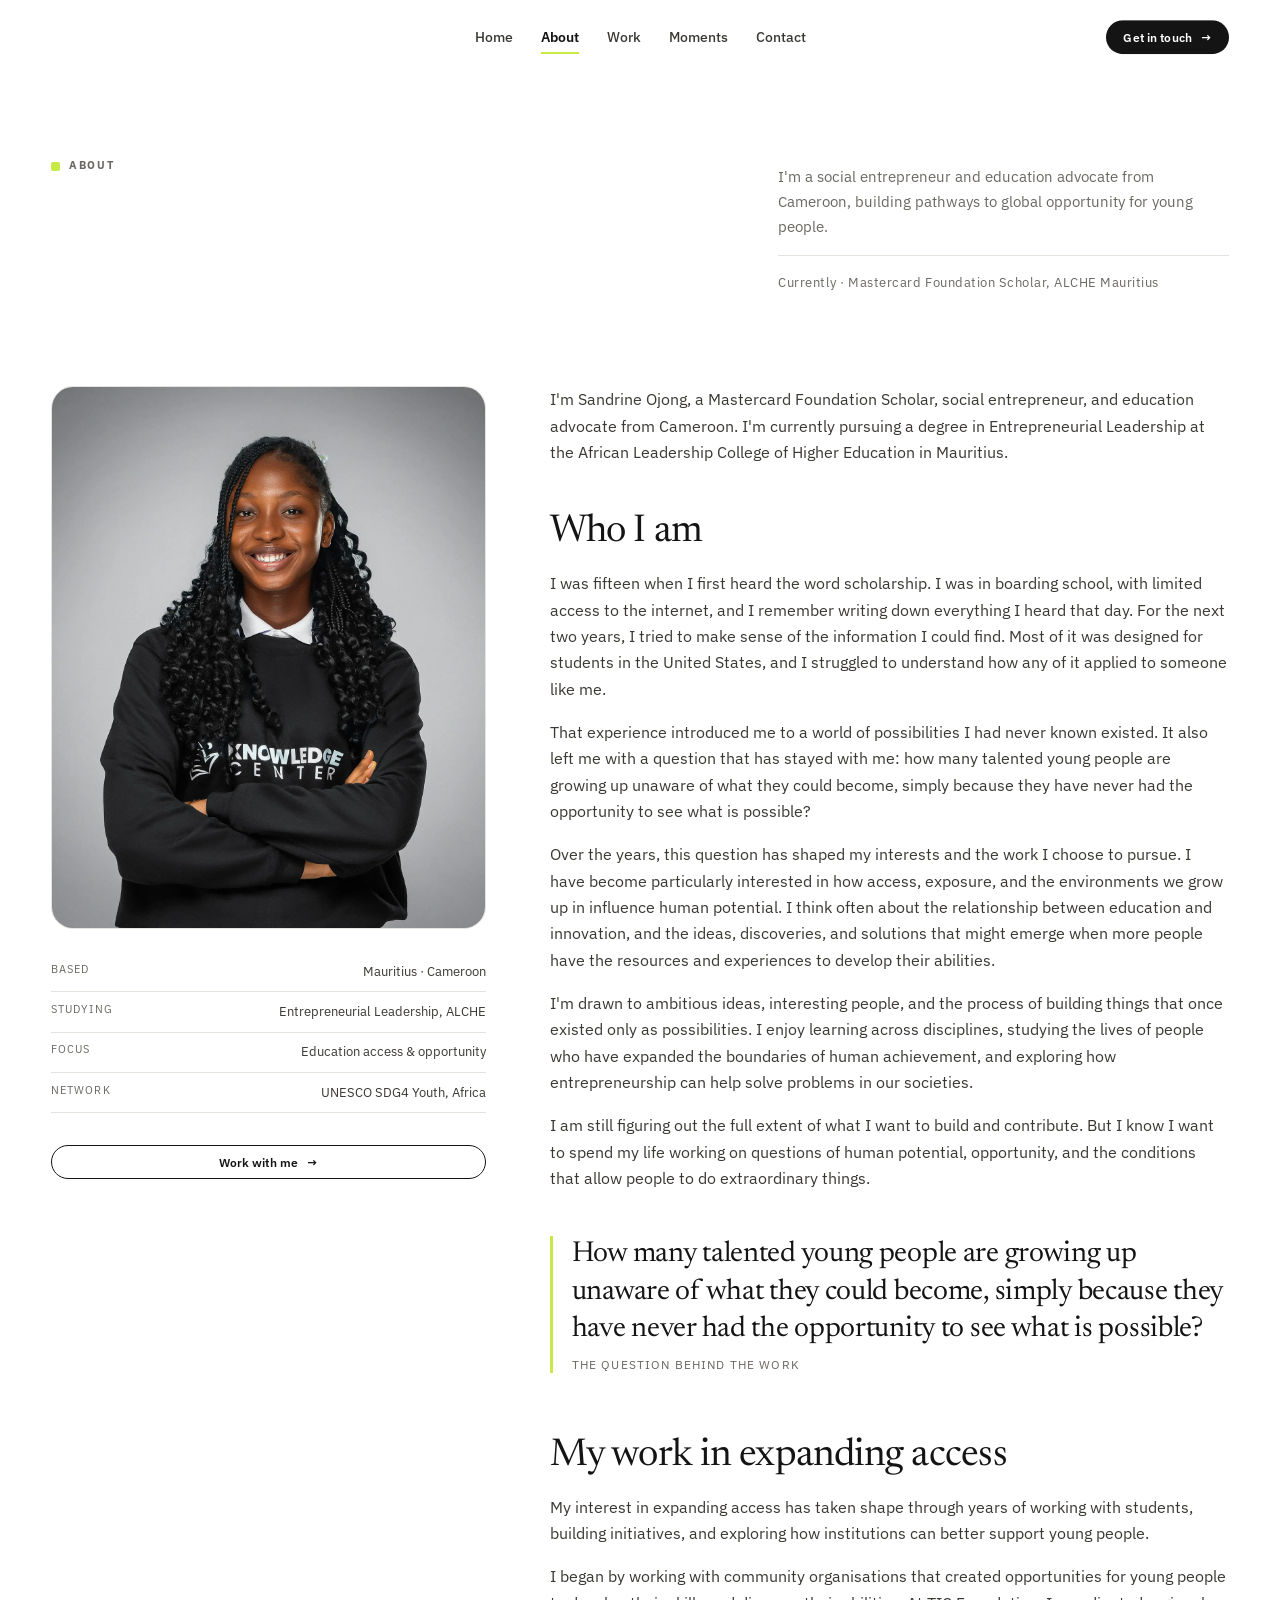
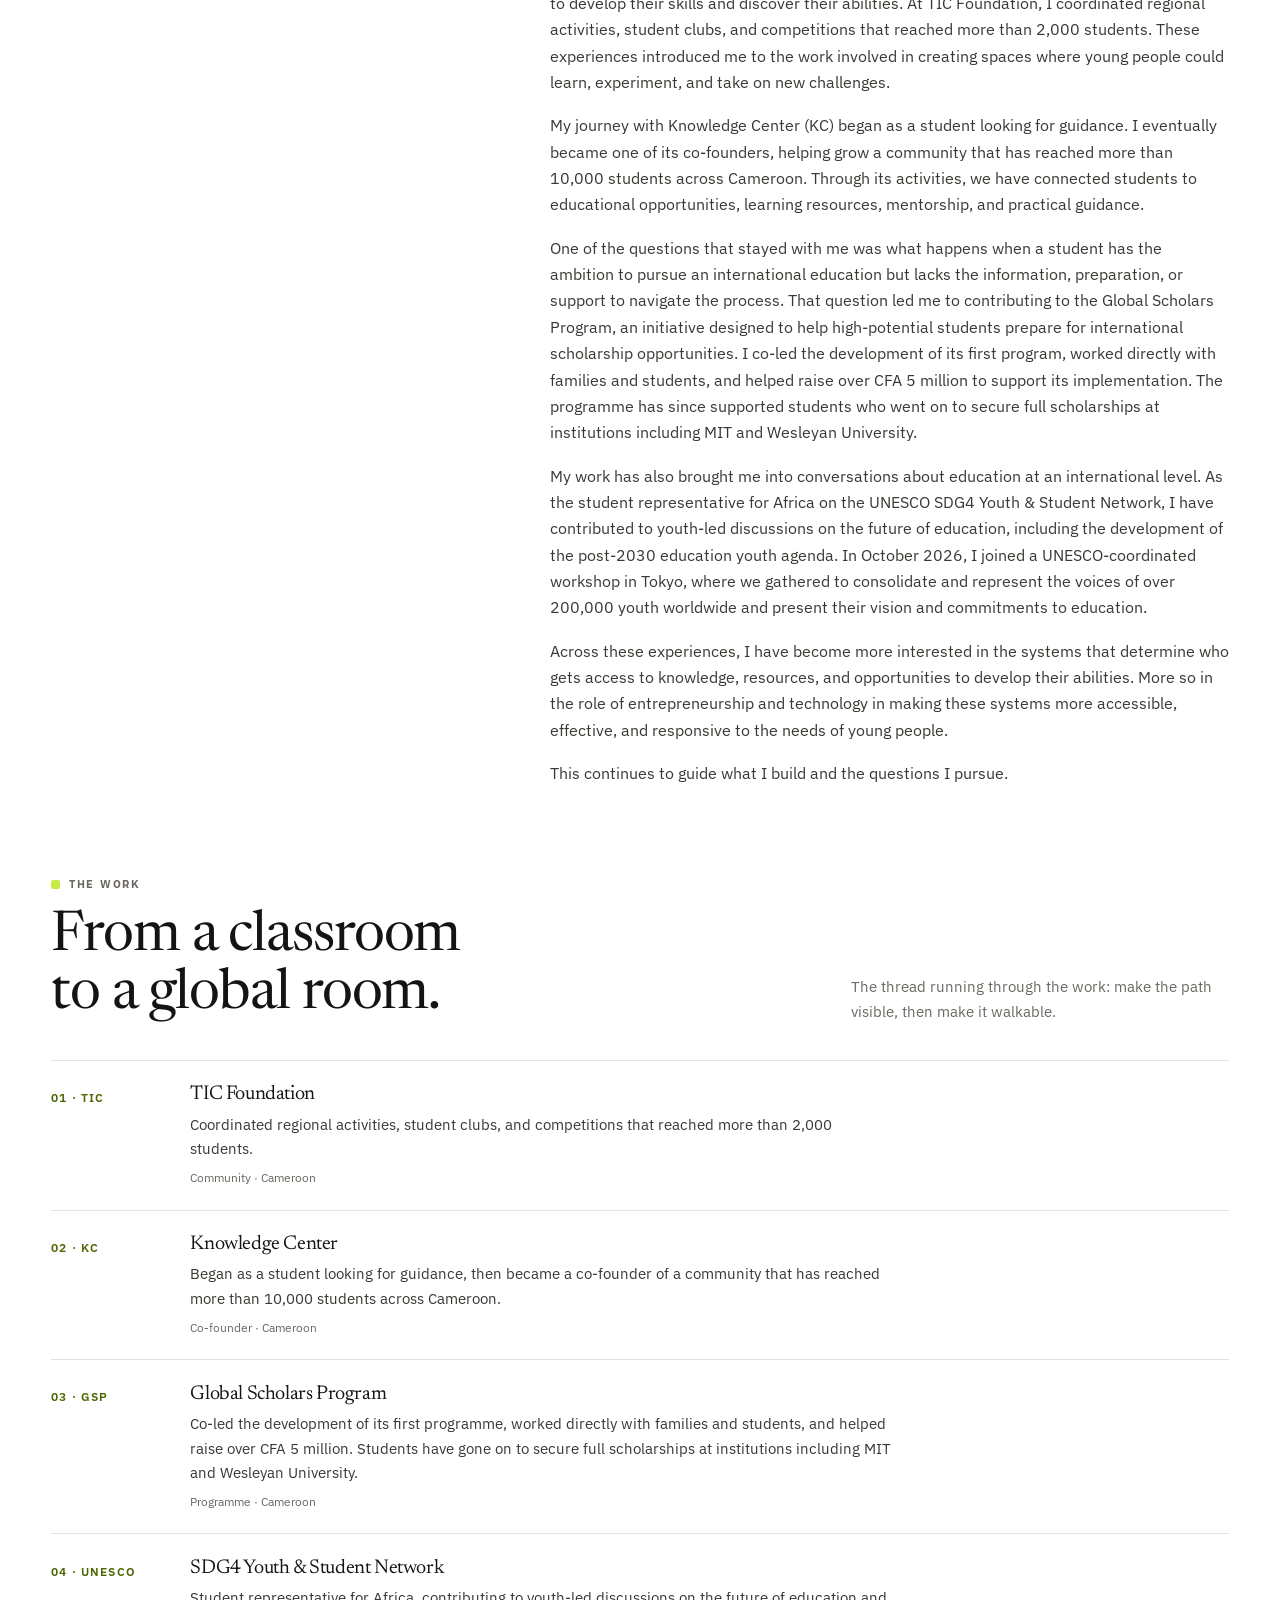
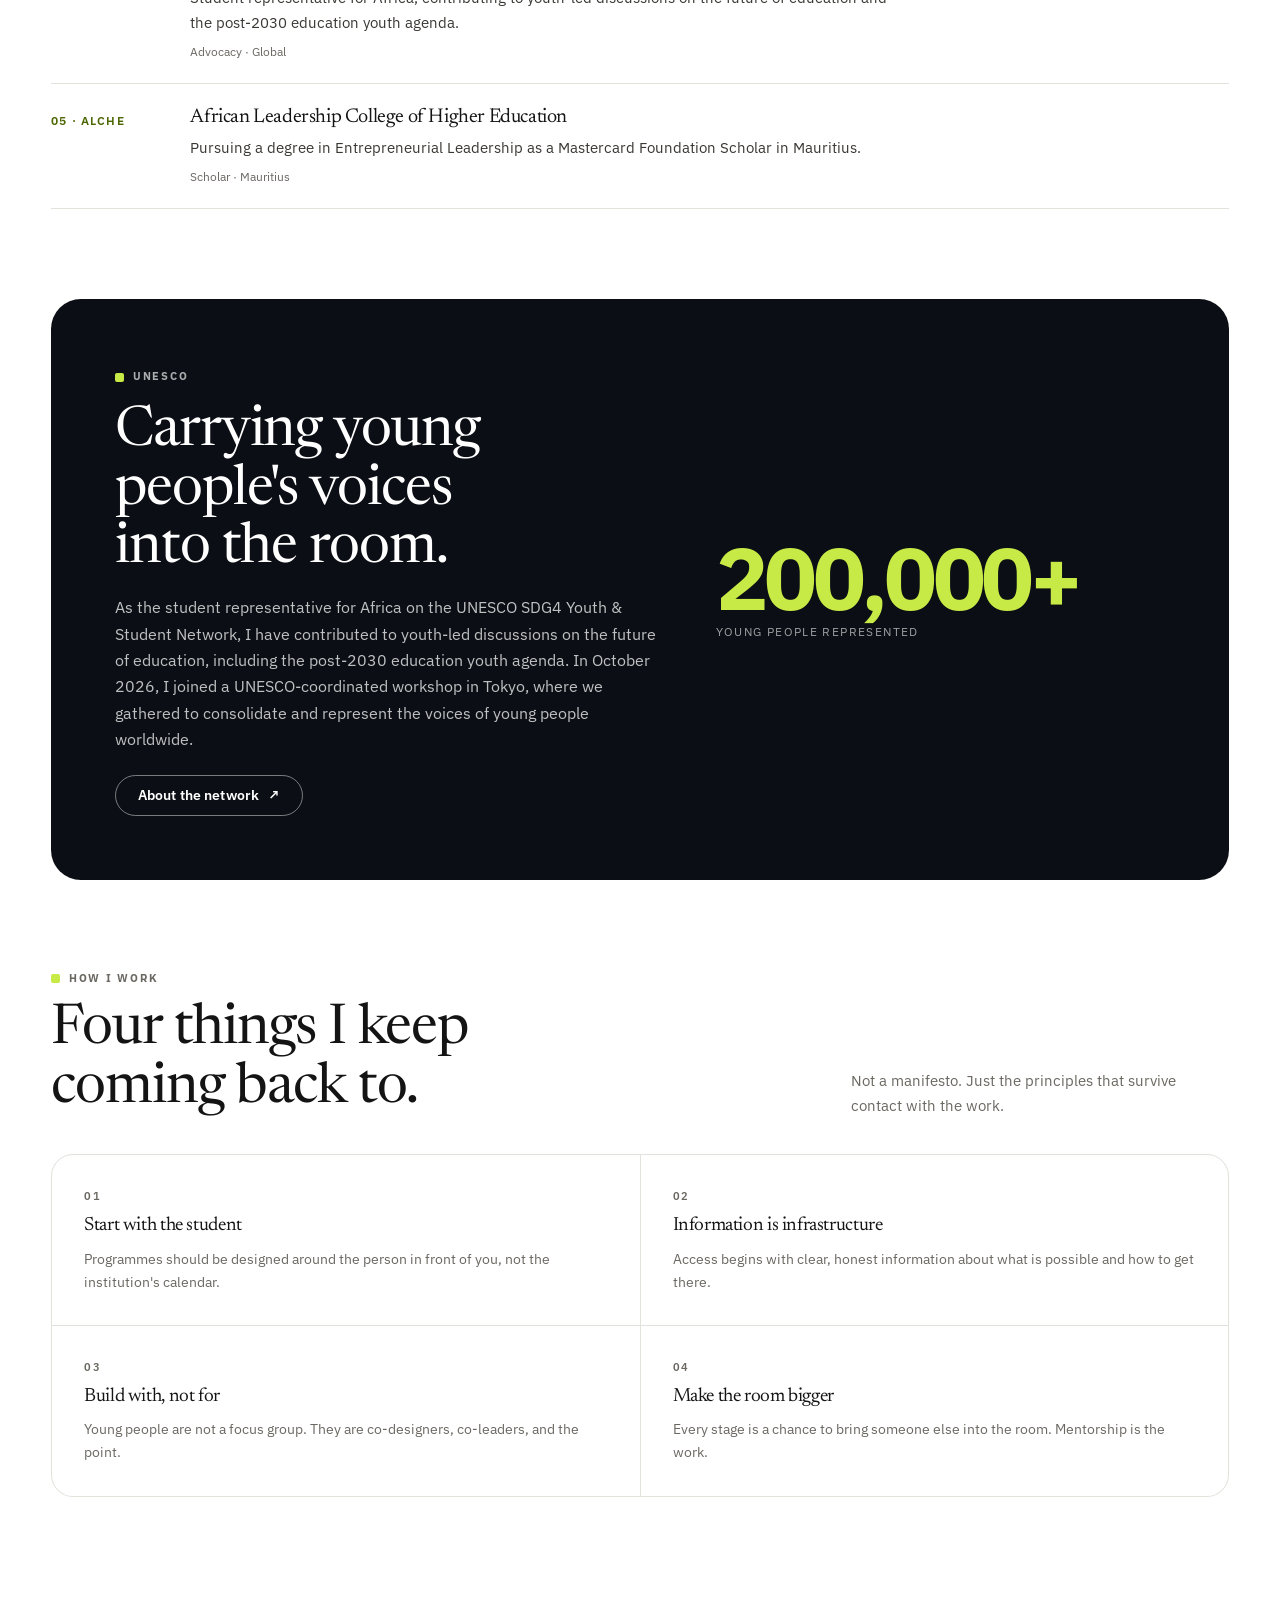
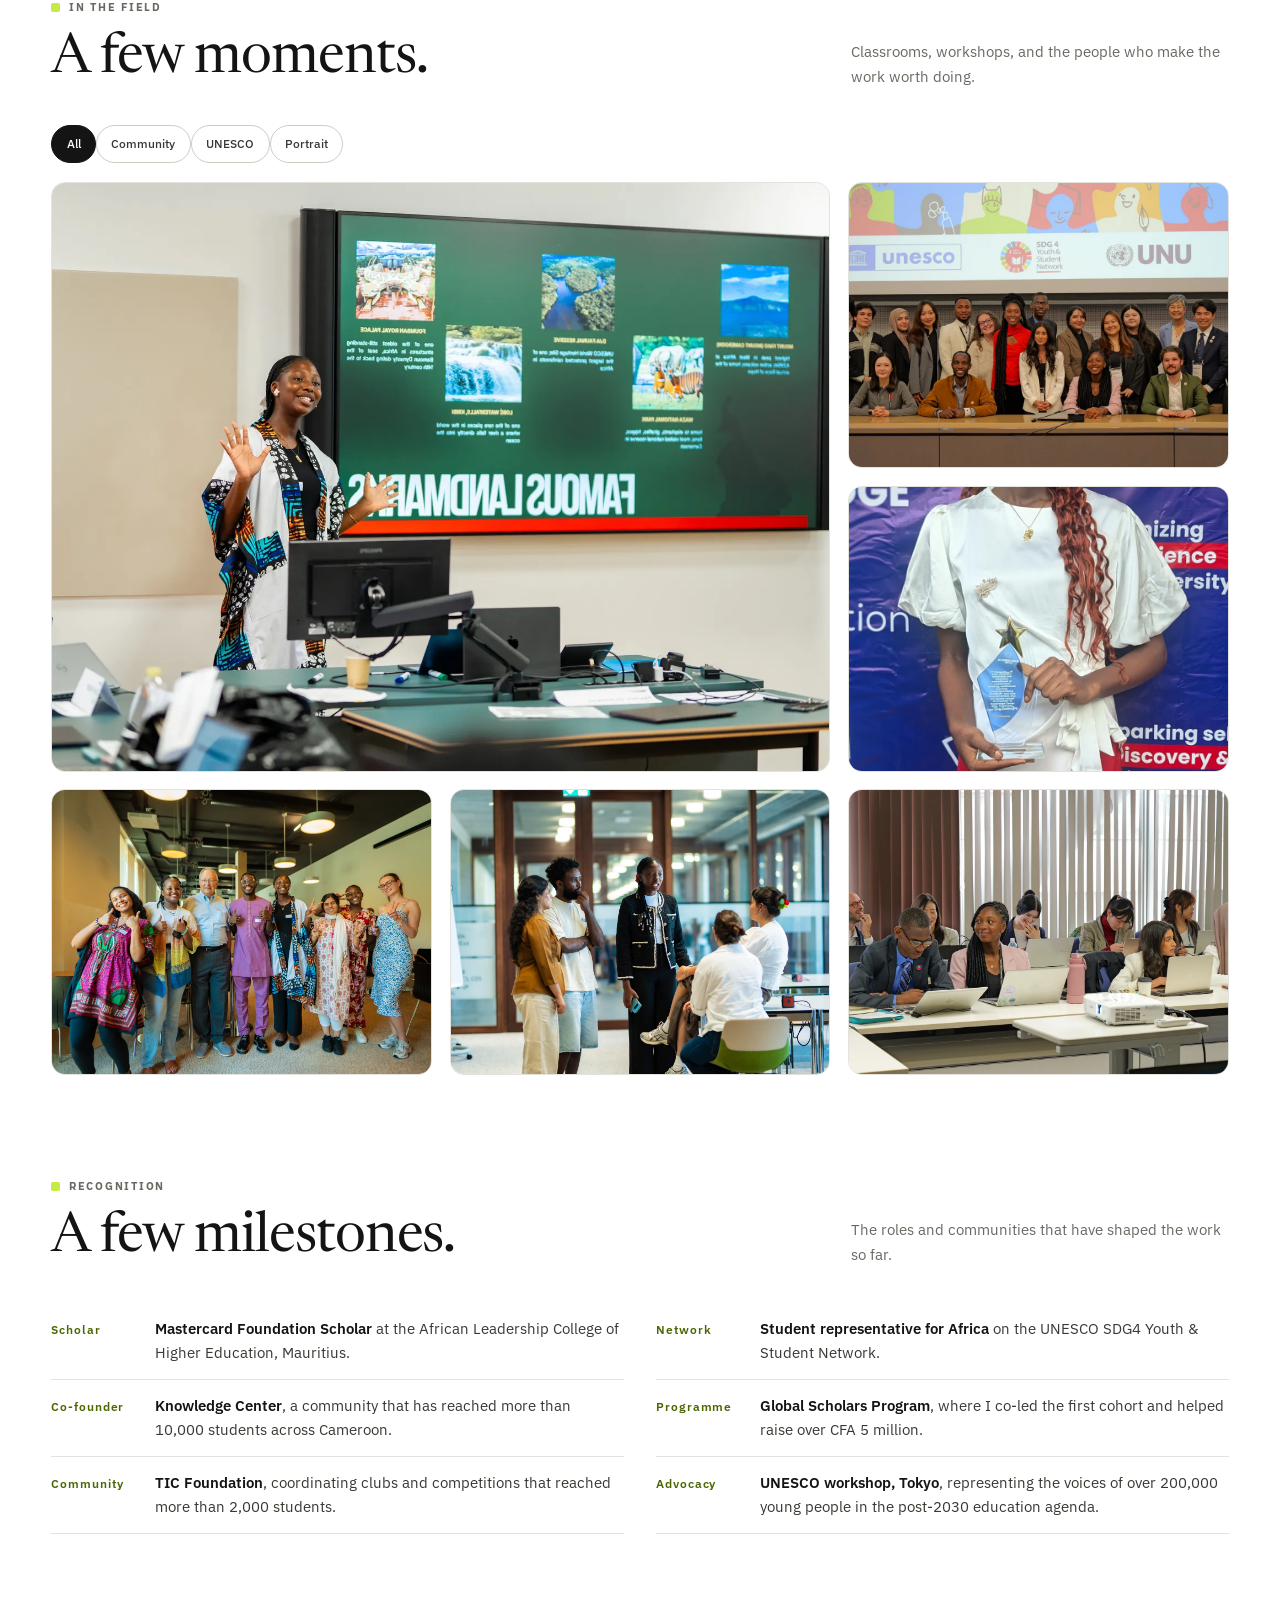
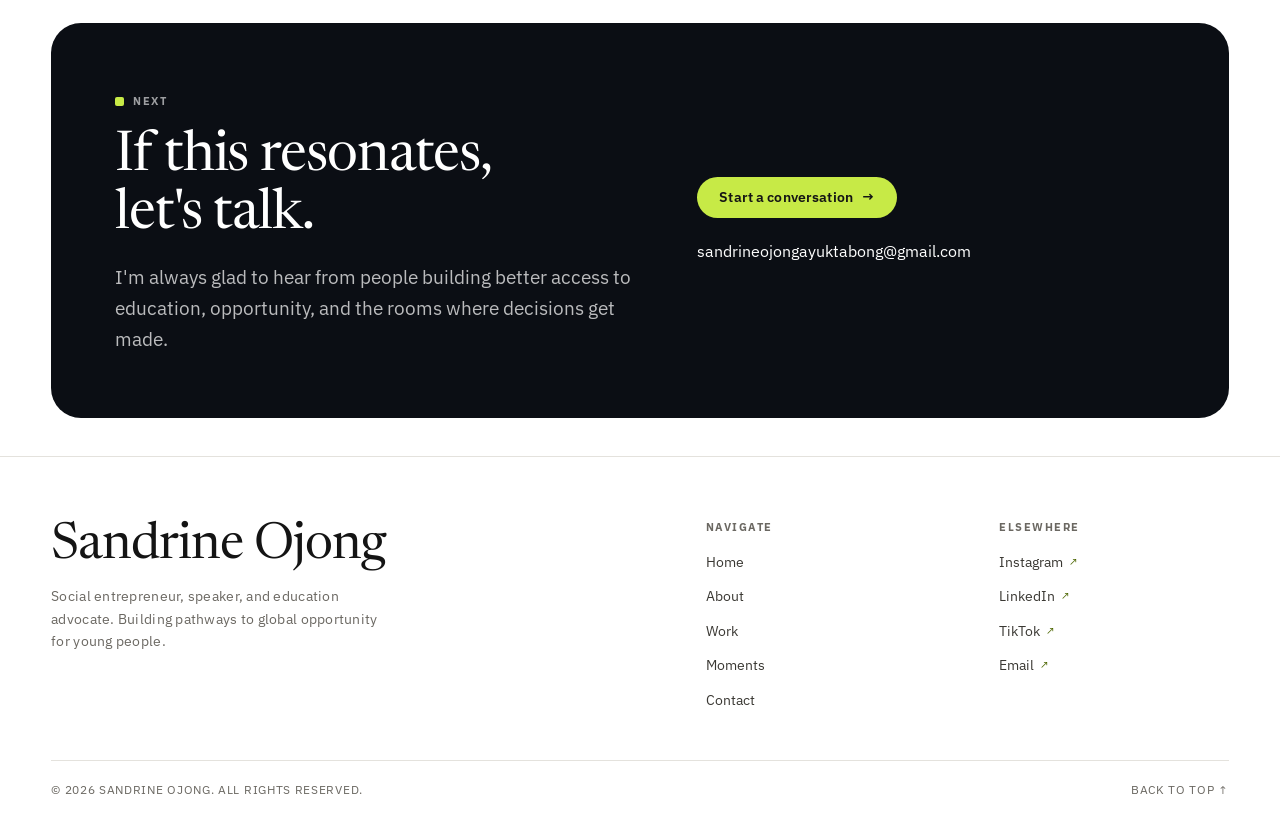
==== about.html @ c4973c71 "style(now): lime square marker, updated subtext; fix spelling programmes->programs" ====
<!DOCTYPE html>
<html lang="en">
<head>
  <meta charset="utf-8">
  <meta name="viewport" content="width=device-width, initial-scale=1">
  <title>About — Sandrine Ojong</title>
  <meta name="description" content="The story behind Sandrine Ojong's work in education access: from a boarding-school notebook to classrooms, community programs, and the UNESCO SDG4 Youth & Student Network.">
  <meta name="theme-color" content="#FFFFFF">
  <meta property="og:type" content="article">
  <meta property="og:title" content="About — Sandrine Ojong">
  <meta property="og:description" content="A Mastercard Foundation Scholar, social entrepreneur, and education advocate from Cameroon.">
  <meta property="og:image" content="assets/images/about/main.webp">
  <link rel="icon" href="assets/favicon.svg" type="image/svg+xml">
  <link rel="preconnect" href="https://fonts.googleapis.com">
  <link rel="preconnect" href="https://fonts.gstatic.com" crossorigin>
  <link href="https://fonts.googleapis.com/css2?family=IBM+Plex+Sans:wght@400;500;600;700&family=Newsreader:ital,opsz,wght@0,6..72,300..700;1,6..72,300..600&display=swap" rel="stylesheet">
  <link rel="stylesheet" href="assets/css/styles.css">
  <script src="assets/js/main.js" defer></script>
</head>
<body id="top">
  <header class="site-header">
    <div class="shell site-header__inner">
      <nav class="site-nav" aria-label="Primary">
        <a href="index.html">Home</a>
        <a href="about.html" aria-current="page">About</a>
        <a href="index.html#work">Work</a>
        <a href="index.html#moments">Moments</a>
        <a href="contact.html">Contact</a>
      </nav>
      <div class="site-header__actions">
        <a class="btn btn--ink btn--sm" href="contact.html">Get in touch <span class="arrow" aria-hidden="true">→</span></a>
        <button class="menu-toggle" type="button" data-menu-open aria-label="Open menu" aria-controls="menuDialog" aria-expanded="false">
          <span></span><span></span><span></span>
        </button>
      </div>
    </div>
  </header>

  <dialog class="menu-dialog" id="menuDialog" aria-label="Menu">
    <div class="menu-dialog__inner">
      <div class="menu-dialog__top">
        <a class="brand" href="index.html">Sandrine Ojong<span class="brand__mark" aria-hidden="true"></span></a>
        <button class="menu-dialog__close" type="button" data-menu-close aria-label="Close menu">✕</button>
      </div>
      <nav class="menu-nav" aria-label="Mobile">
        <a href="index.html">Home <span>01</span></a>
        <a href="about.html">About <span>02</span></a>
        <a href="index.html#work">Work <span>03</span></a>
        <a href="index.html#moments">Moments <span>04</span></a>
        <a href="contact.html">Contact <span>05</span></a>
      </nav>
      <div class="menu-dialog__foot">
        <a class="btn btn--ink" href="contact.html">Get in touch <span class="arrow" aria-hidden="true">→</span></a>
        <p class="menu-dialog__meta">sandrineojongayuktabong@gmail.com</p>
      </div>
    </div>
  </dialog>

  <main id="main">
    <section class="page-hero">
      <div class="shell">
        <div class="page-hero__inner">
          <div>
            <span class="eyebrow">About</span>
            <h1 style="margin-top: 1rem;">My Story<span class="serif italic">.</span></h1>
          </div>
          <div class="page-hero__aside">
            <p>I'm a social entrepreneur and education advocate from Cameroon, building pathways to global opportunity for young people.</p>
            <div class="rule"></div>
            <p style="font-size: .8rem; letter-spacing: .04em;">Currently · Mastercard Foundation Scholar, ALCHE Mauritius</p>
          </div>
        </div>
      </div>
    </section>

    <section class="section section--tight">
      <div class="shell">
        <div class="story-grid">
          <aside class="story-aside">
            <figure class="story-aside__portrait">
              <img src="assets/images/about/main.webp" alt="Portrait of Sandrine Ojong" loading="lazy">
            </figure>
            <dl class="story-aside__meta">
              <div><dt>Based</dt><dd>Mauritius · Cameroon</dd></div>
              <div><dt>Studying</dt><dd>Entrepreneurial Leadership, ALCHE</dd></div>
              <div><dt>Focus</dt><dd>Education access &amp; opportunity</dd></div>
              <div><dt>Network</dt><dd>UNESCO SDG4 Youth, Africa</dd></div>
            </dl>
            <a class="btn btn--ghost btn--sm" href="contact.html">Work with me <span class="arrow" aria-hidden="true">→</span></a>
          </aside>

          <div class="prose">
            <p class="story-lead">I'm Sandrine Ojong, a Mastercard Foundation Scholar, social entrepreneur, and education advocate from Cameroon. I'm currently pursuing a degree in Entrepreneurial Leadership at the African Leadership College of Higher Education in Mauritius.</p>

            <h2>Who I am</h2>
            <p>I was fifteen when I first heard the word scholarship. I was in boarding school, with limited access to the internet, and I remember writing down everything I heard that day. For the next two years, I tried to make sense of the information I could find. Most of it was designed for students in the United States, and I struggled to understand how any of it applied to someone like me.</p>
            <p>That experience introduced me to a world of possibilities I had never known existed. It also left me with a question that has stayed with me: how many talented young people are growing up unaware of what they could become, simply because they have never had the opportunity to see what is possible?</p>
            <p>Over the years, this question has shaped my interests and the work I choose to pursue. I have become particularly interested in how access, exposure, and the environments we grow up in influence human potential. I think often about the relationship between education and innovation, and the ideas, discoveries, and solutions that might emerge when more people have the resources and experiences to develop their abilities.</p>
            <p>I'm drawn to ambitious ideas, interesting people, and the process of building things that once existed only as possibilities. I enjoy learning across disciplines, studying the lives of people who have expanded the boundaries of human achievement, and exploring how entrepreneurship can help solve problems in our societies.</p>
            <p>I am still figuring out the full extent of what I want to build and contribute. But I know I want to spend my life working on questions of human potential, opportunity, and the conditions that allow people to do extraordinary things.</p>

            <blockquote class="pullquote">
              How many talented young people are growing up unaware of what they could become, simply because they have never had the opportunity to see what is possible?
              <cite>The question behind the work</cite>
            </blockquote>

            <h2 id="work">My work in expanding access</h2>
            <p>My interest in expanding access has taken shape through years of working with students, building initiatives, and exploring how institutions can better support young people.</p>
            <p>I began by working with community organisations that created opportunities for young people to develop their skills and discover their abilities. At TIC Foundation, I coordinated regional activities, student clubs, and competitions that reached more than 2,000 students. These experiences introduced me to the work involved in creating spaces where young people could learn, experiment, and take on new challenges.</p>
            <p>My journey with Knowledge Center (KC) began as a student looking for guidance. I eventually became one of its co-founders, helping grow a community that has reached more than 10,000 students across Cameroon. Through its activities, we have connected students to educational opportunities, learning resources, mentorship, and practical guidance.</p>
            <p>One of the questions that stayed with me was what happens when a student has the ambition to pursue an international education but lacks the information, preparation, or support to navigate the process. That question led me to contributing to the Global Scholars Program, an initiative designed to help high-potential students prepare for international scholarship opportunities. I co-led the development of its first program, worked directly with families and students, and helped raise over CFA 5 million to support its implementation. The programme has since supported students who went on to secure full scholarships at institutions including MIT and Wesleyan University.</p>
            <p>My work has also brought me into conversations about education at an international level. As the student representative for Africa on the UNESCO SDG4 Youth &amp; Student Network, I have contributed to youth-led discussions on the future of education, including the development of the post-2030 education youth agenda. In October 2026, I joined a UNESCO-coordinated workshop in Tokyo, where we gathered to consolidate and represent the voices of over 200,000 youth worldwide and present their vision and commitments to education.</p>
            <p>Across these experiences, I have become more interested in the systems that determine who gets access to knowledge, resources, and opportunities to develop their abilities. More so in the role of entrepreneurship and technology in making these systems more accessible, effective, and responsive to the needs of young people.</p>
            <p>This continues to guide what I build and the questions I pursue.</p>
          </div>
        </div>
      </div>
    </section>

    <!-- Work timeline -->
    <section class="section section--rule" aria-labelledby="timeline-title">
      <div class="shell">
        <div class="section-head">
          <div class="section-head__text">
            <span class="eyebrow">The work</span>
            <h2 id="timeline-title">From a classroom to a global room.</h2>
          </div>
          <p class="section-head__aside">The thread running through the work: make the path visible, then make it walkable.</p>
        </div>
        <div class="timeline">
          <article class="timeline__item">
            <span class="timeline__year">01 · TIC</span>
            <div class="timeline__body">
              <h3>TIC Foundation</h3>
              <p>Coordinated regional activities, student clubs, and competitions that reached more than 2,000 students.</p>
              <span class="tag">Community · Cameroon</span>
            </div>
          </article>
          <article class="timeline__item">
            <span class="timeline__year">02 · KC</span>
            <div class="timeline__body">
              <h3>Knowledge Center</h3>
              <p>Began as a student looking for guidance, then became a co-founder of a community that has reached more than 10,000 students across Cameroon.</p>
              <span class="tag">Co-founder · Cameroon</span>
            </div>
          </article>
          <article class="timeline__item">
            <span class="timeline__year">03 · GSP</span>
            <div class="timeline__body">
              <h3>Global Scholars Program</h3>
              <p>Co-led the development of its first programme, worked directly with families and students, and helped raise over CFA 5 million. Students have gone on to secure full scholarships at institutions including MIT and Wesleyan University.</p>
              <span class="tag">Programme · Cameroon</span>
            </div>
          </article>
          <article class="timeline__item">
            <span class="timeline__year">04 · UNESCO</span>
            <div class="timeline__body">
              <h3>SDG4 Youth &amp; Student Network</h3>
              <p>Student representative for Africa, contributing to youth-led discussions on the future of education and the post-2030 education youth agenda.</p>
              <span class="tag">Advocacy · Global</span>
            </div>
          </article>
          <article class="timeline__item">
            <span class="timeline__year">05 · ALCHE</span>
            <div class="timeline__body">
              <h3>African Leadership College of Higher Education</h3>
              <p>Pursuing a degree in Entrepreneurial Leadership as a Mastercard Foundation Scholar in Mauritius.</p>
              <span class="tag">Scholar · Mauritius</span>
            </div>
          </article>
        </div>
      </div>
    </section>

    <!-- UNESCO feature -->
    <section class="section section--tight">
      <div class="shell">
        <div class="unesco-panel" data-reveal>
          <div>
            <span class="eyebrow eyebrow--light">UNESCO</span>
            <h2 style="margin-top: .9rem;">Carrying young people's voices into the room.</h2>
            <p style="margin-top: 1rem;">As the student representative for Africa on the UNESCO SDG4 Youth &amp; Student Network, I have contributed to youth-led discussions on the future of education, including the post-2030 education youth agenda. In October 2026, I joined a UNESCO-coordinated workshop in Tokyo, where we gathered to consolidate and represent the voices of young people worldwide.</p>
            <a class="btn btn--on-dark" style="margin-top: 1.4rem;" href="https://www.unesco.org/sdg4education2030/en/sdg4-youth-network" target="_blank" rel="noopener noreferrer">About the network <span aria-hidden="true">↗</span></a>
          </div>
          <div class="stat">
            <strong>200,000+</strong>
            <span>Young people represented</span>
          </div>
        </div>
      </div>
    </section>

    <!-- Principles -->
    <section class="section" aria-labelledby="principles-title">
      <div class="shell">
        <div class="section-head">
          <div class="section-head__text">
            <span class="eyebrow">How I work</span>
            <h2 id="principles-title">Four things I keep coming back to.</h2>
          </div>
          <p class="section-head__aside">Not a manifesto. Just the principles that survive contact with the work.</p>
        </div>
        <div class="principles">
          <article class="principle">
            <span class="principle__num">01</span>
            <h3>Start with the student</h3>
            <p>Programmes should be designed around the person in front of you, not the institution's calendar.</p>
          </article>
          <article class="principle">
            <span class="principle__num">02</span>
            <h3>Information is infrastructure</h3>
            <p>Access begins with clear, honest information about what is possible and how to get there.</p>
          </article>
          <article class="principle">
            <span class="principle__num">03</span>
            <h3>Build with, not for</h3>
            <p>Young people are not a focus group. They are co-designers, co-leaders, and the point.</p>
          </article>
          <article class="principle">
            <span class="principle__num">04</span>
            <h3>Make the room bigger</h3>
            <p>Every stage is a chance to bring someone else into the room. Mentorship is the work.</p>
          </article>
        </div>
      </div>
    </section>

    <!-- Gallery -->
    <section class="section section--rule" aria-labelledby="gallery-title">
      <div class="shell">
        <div class="section-head">
          <div class="section-head__text">
            <span class="eyebrow">In the field</span>
            <h2 id="gallery-title">A few moments.</h2>
          </div>
          <p class="section-head__aside">Classrooms, workshops, and the people who make the work worth doing.</p>
        </div>
        <div class="filters" data-filters role="group" aria-label="Filter photos">
          <button class="filter" type="button" data-filter="all" aria-pressed="true">All</button>
          <button class="filter" type="button" data-filter="community" aria-pressed="false">Community</button>
          <button class="filter" type="button" data-filter="unesco" aria-pressed="false">UNESCO</button>
          <button class="filter" type="button" data-filter="portrait" aria-pressed="false">Portrait</button>
        </div>
        <div class="gallery" data-gallery style="margin-top: 1.2rem;">
          <figure class="gallery__item gallery__item--feature" data-gallery-item data-cat="community" data-cat-label="Community · Cameroon" data-title="On the ground" data-full="assets/images/about/dsc04795.webp" tabindex="0" role="button" aria-label="Open image: On the ground">
            <img src="assets/images/about/dsc04795.webp" alt="Sandrine on the ground with a community" loading="lazy">
            <figcaption class="gallery__caption"><strong>On the ground</strong><span>Community · Cameroon</span></figcaption>
          </figure>
          <figure class="gallery__item" data-gallery-item data-cat="unesco" data-cat-label="UNESCO · Tokyo" data-title="UNESCO workshop, Tokyo" data-full="assets/images/about/unesco-workshop-group-participants.webp" tabindex="0" role="button" aria-label="Open image: UNESCO workshop, Tokyo">
            <img src="assets/images/about/unesco-workshop-group-participants.webp" alt="Participants at the UNESCO workshop in Tokyo" loading="lazy">
            <figcaption class="gallery__caption"><strong>UNESCO workshop, Tokyo</strong><span>UNESCO · Tokyo</span></figcaption>
          </figure>
          <figure class="gallery__item" data-gallery-item data-cat="portrait" data-cat-label="Portrait" data-title="A portrait" data-full="assets/images/about/pxl_20250830_165418765.portrait.webp" tabindex="0" role="button" aria-label="Open image: A portrait">
            <img src="assets/images/about/pxl_20250830_165418765.portrait.webp" alt="Portrait of Sandrine Ojong" loading="lazy">
            <figcaption class="gallery__caption"><strong>A portrait</strong><span>Portrait</span></figcaption>
          </figure>
          <figure class="gallery__item" data-gallery-item data-cat="community" data-cat-label="Community · Cameroon" data-title="With students" data-full="assets/images/about/dsc04901.webp" tabindex="0" role="button" aria-label="Open image: With students">
            <img src="assets/images/about/dsc04901.webp" alt="Sandrine with students" loading="lazy">
            <figcaption class="gallery__caption"><strong>With students</strong><span>Community · Cameroon</span></figcaption>
          </figure>
          <figure class="gallery__item" data-gallery-item data-cat="community" data-cat-label="Community · Cameroon" data-title="A moment in the field" data-full="assets/images/about/dsc06026.webp" tabindex="0" role="button" aria-label="Open image: A moment in the field">
            <img src="assets/images/about/dsc06026.webp" alt="Sandrine in the field" loading="lazy">
            <figcaption class="gallery__caption"><strong>A moment in the field</strong><span>Community · Cameroon</span></figcaption>
          </figure>
          <figure class="gallery__item" data-gallery-item data-cat="unesco" data-cat-label="UNESCO · Tokyo" data-title="Working sessions" data-full="assets/images/about/unesco-workshop-day-2---10.webp" tabindex="0" role="button" aria-label="Open image: Working sessions">
            <img src="assets/images/about/unesco-workshop-day-2---10.webp" alt="Working sessions at the UNESCO workshop" loading="lazy">
            <figcaption class="gallery__caption"><strong>Working sessions</strong><span>UNESCO · Tokyo</span></figcaption>
          </figure>
        </div>
      </div>
    </section>

    <!-- Recognition -->
    <section class="section section--rule" aria-labelledby="recognition-title">
      <div class="shell">
        <div class="section-head">
          <div class="section-head__text">
            <span class="eyebrow">Recognition</span>
            <h2 id="recognition-title">A few milestones.</h2>
          </div>
          <p class="section-head__aside">The roles and communities that have shaped the work so far.</p>
        </div>
        <ul class="recognition">
          <li><span class="year">Scholar</span><span class="what"><strong>Mastercard Foundation Scholar</strong> at the African Leadership College of Higher Education, Mauritius.</span></li>
          <li><span class="year">Network</span><span class="what"><strong>Student representative for Africa</strong> on the UNESCO SDG4 Youth &amp; Student Network.</span></li>
          <li><span class="year">Co-founder</span><span class="what"><strong>Knowledge Center</strong>, a community that has reached more than 10,000 students across Cameroon.</span></li>
          <li><span class="year">Programme</span><span class="what"><strong>Global Scholars Program</strong>, where I co-led the first cohort and helped raise over CFA 5 million.</span></li>
          <li><span class="year">Community</span><span class="what"><strong>TIC Foundation</strong>, coordinating clubs and competitions that reached more than 2,000 students.</span></li>
          <li><span class="year">Advocacy</span><span class="what"><strong>UNESCO workshop, Tokyo</strong>, representing the voices of over 200,000 young people in the post-2030 education agenda.</span></li>
        </ul>
      </div>
    </section>

    <!-- CTA -->
    <section class="section section--tight">
      <div class="shell">
        <div class="contact-band">
          <div class="contact-band__inner">
            <div>
              <span class="eyebrow eyebrow--light">Next</span>
              <h2 style="margin-top: .9rem;">If this resonates, let's talk.</h2>
              <p class="lead" style="margin-top: 1rem;">I'm always glad to hear from people building better access to education, opportunity, and the rooms where decisions get made.</p>
            </div>
            <div class="contact-band__aside" style="justify-content: center; align-self: center;">
              <a class="btn btn--lime" href="contact.html">Start a conversation <span class="arrow" aria-hidden="true">→</span></a>
              <a class="contact-band__email" href="mailto:sandrineojongayuktabong@gmail.com">sandrineojongayuktabong@gmail.com</a>
            </div>
          </div>
        </div>
      </div>
    </section>
  </main>

  <footer class="site-footer">
    <div class="shell">
      <div class="footer-grid">
        <div class="footer-brand">
          <h2>Sandrine Ojong</h2>
          <p>Social entrepreneur, speaker, and education advocate. Building pathways to global opportunity for young people.</p>
        </div>
        <div class="footer-col">
          <h3>Navigate</h3>
          <ul>
            <li><a href="index.html">Home</a></li>
            <li><a href="about.html">About</a></li>
            <li><a href="index.html#work">Work</a></li>
            <li><a href="index.html#moments">Moments</a></li>
            <li><a href="contact.html">Contact</a></li>
          </ul>
        </div>
        <div class="footer-col">
          <h3>Elsewhere</h3>
          <ul>
            <li><a href="https://www.instagram.com/sandrine_ojong/" target="_blank" rel="noopener noreferrer">Instagram <span class="ext" aria-hidden="true">↗</span></a></li>
            <li><a href="https://www.linkedin.com/in/sandrine-ojong-369b96265/" target="_blank" rel="noopener noreferrer">LinkedIn <span class="ext" aria-hidden="true">↗</span></a></li>
            <li><a href="https://www.tiktok.com/@sandrineojong" target="_blank" rel="noopener noreferrer">TikTok <span class="ext" aria-hidden="true">↗</span></a></li>
            <li><a href="mailto:sandrineojongayuktabong@gmail.com">Email <span class="ext" aria-hidden="true">↗</span></a></li>
          </ul>
        </div>
      </div>
      <div class="footer-bottom">
        <span>© <span data-year>2026</span> Sandrine Ojong. All rights reserved.</span>
        <a href="#top">Back to top ↑</a>
      </div>
    </div>
  </footer>

  <dialog class="lightbox" id="lightbox" aria-label="Image viewer">
    <figure class="lightbox__figure">
      <img class="lightbox__img" data-lightbox-img alt="">
      <figcaption class="lightbox__bar">
        <span class="lightbox__caption">
          <strong data-lightbox-title></strong>
          <span data-lightbox-cat></span>
        </span>
        <span class="lightbox__controls">
          <button class="lightbox__btn" type="button" data-lightbox-prev aria-label="Previous image">←</button>
          <button class="lightbox__btn" type="button" data-lightbox-next aria-label="Next image">→</button>
          <button class="lightbox__btn lightbox__btn--close" type="button" data-lightbox-close aria-label="Close viewer">✕</button>
        </span>
      </figcaption>
    </figure>
  </dialog>
</body>
</html>
---- assets/css/styles.css ----
/* =========================================================
   Sandrine Ojong — portfolio
   Editorial "field notes" system
   ========================================================= */

/* ---------- 1. Tokens ---------- */
:root {
  --paper: #ffffff;
  --paper-2: #faf9f8;
  --paper-3: #f5f4f2;
  --card: #ffffff;
  --ink: #141414;
  --ink-2: #3a3833;
  --muted: #6b6862;
  --line: #e4e2dd;
  --line-strong: #cfccc4;
  --lime: #c7ea46;
  --lime-soft: #eaf6b8;
  --lime-ink: #3d4d00;
  --accent-ink: #4c6600;
  --purple: #7E57C2;
  --purple-soft: #ede7f6;
  --night: #0b0e14;
  --night-2: #151b25;
  --white: #ffffff;

  --radius-sm: 8px;
  --radius: 14px;
  --radius-lg: 22px;
  --radius-xl: 30px;
  --pill: 999px;

  --max: 1600px;
  --gutter: clamp(1.5rem, 4vw, 4rem);
  --section-y: clamp(2.5rem, 4vw, 4rem);
  --header-h: 74px;

  --font-serif: "Newsreader", "Iowan Old Style", Georgia, serif;
  --font-sans: "IBM Plex Sans", ui-sans-serif, system-ui, -apple-system, "Segoe UI", sans-serif;

  --shadow: 0 24px 60px -32px rgba(20, 20, 20, 0.2);
  --shadow-soft: 0 14px 34px -24px rgba(20, 20, 20, 0.15);
  --ease: cubic-bezier(0.22, 0.72, 0.2, 1);
}

/* ---------- 2. Reset ---------- */
*,
*::before,
*::after { box-sizing: border-box; }

html { -webkit-text-size-adjust: 100%; scroll-behavior: smooth; overflow-x: hidden; }

body {
  margin: 0;
  background: var(--paper);
  color: var(--ink);
  font-family: var(--font-sans);
  font-size: 1rem;
  line-height: 1.65;
  -webkit-font-smoothing: antialiased;
  text-rendering: optimizeLegibility;
}

img, svg, video { display: block; max-width: 100%; }
img { height: auto; }

h1, h2, h3, h4, p, figure, blockquote { margin: 0; }
ul, ol { margin: 0; padding: 0; list-style: none; }
a { color: inherit; text-decoration: none; }
button, input, select, textarea { font: inherit; color: inherit; }
button { cursor: pointer; background: none; border: 0; }

:focus-visible {
  outline: 2px solid var(--ink);
  outline-offset: 3px;
  border-radius: 3px;
}

::selection { background: var(--lime); color: var(--ink); }

/* ---------- 3. Typography ---------- */
.display,
h1, h2, h3 {
  font-family: var(--font-serif);
  font-weight: 400;
  letter-spacing: -0.02em;
  line-height: 1.04;
  text-wrap: balance;
}
h1 { font-size: clamp(3rem, 7vw, 6rem); line-height: 0.96; letter-spacing: -0.035em; }
h2 { font-size: clamp(2rem, 4.4vw, 3.5rem); }
h3 { font-size: clamp(1.35rem, 2.2vw, 1.8rem); line-height: 1.15; }

.lead {
  font-size: clamp(1.05rem, 1.5vw, 1.2rem);
  line-height: 1.62;
  color: var(--ink-2);
  max-width: 70ch;
}

.muted { color: var(--muted); }
.serif { font-family: var(--font-serif); }
.italic { font-style: italic; }

.eyebrow {
  display: inline-flex;
  align-items: center;
  gap: 0.55rem;
  font-family: var(--font-sans);
  font-size: 0.68rem;
  font-weight: 700;
  letter-spacing: 0.16em;
  text-transform: uppercase;
  color: var(--muted);
}
.eyebrow::before {
  content: "";
  width: 9px;
  height: 9px;
  border-radius: 2px;
  background: var(--lime);
  flex: none;
}
.eyebrow--light { color: rgba(255, 255, 255, 0.66); }

/* ---------- 4. Layout ---------- */
.shell {
  width: 100%;
  max-width: var(--max);
  margin-inline: auto;
  padding-inline: var(--gutter);
}

.section { padding-block: var(--section-y); }
.section--tight { padding-block: clamp(2rem, 3vw, 3.5rem); }

.section-head {
  display: flex;
  flex-wrap: wrap;
  align-items: flex-end;
  justify-content: space-between;
  gap: 1.2rem 2rem;
  margin-bottom: clamp(1.4rem, 3vw, 2.25rem);
}
.section-head__text { display: flex; flex-direction: column; gap: 0.85rem; max-width: 58ch; }
.section-head__text h2 { max-width: 24ch; }
.section-head__aside { max-width: 42ch; color: var(--muted); font-size: 0.95rem; }

.grid-2 { display: grid; grid-template-columns: repeat(2, minmax(0, 1fr)); gap: clamp(1.5rem, 4vw, 4rem); }
.grid-3 { display: grid; grid-template-columns: repeat(3, minmax(0, 1fr)); gap: clamp(1rem, 2.5vw, 1.8rem); }
.grid-4 { display: grid; grid-template-columns: repeat(4, minmax(0, 1fr)); gap: clamp(1rem, 2vw, 1.5rem); }

.rule { border: 0; border-top: 1px solid var(--line); margin: 0; }

/* ---------- 5. Buttons & links ---------- */
.btn {
  display: inline-flex;
  align-items: center;
  justify-content: center;
  gap: 0.55rem;
  padding: 0.8rem 1.35rem;
  border-radius: var(--pill);
  border: 1px solid transparent;
  font-family: var(--font-sans);
  font-size: 0.86rem;
  font-weight: 600;
  letter-spacing: 0.01em;
  line-height: 1;
  transition: background-color 0.25s var(--ease), color 0.25s var(--ease),
    border-color 0.25s var(--ease), transform 0.25s var(--ease);
  white-space: nowrap;
}
.btn:hover { transform: translateY(-1px); }
.btn:active { transform: translateY(0); }
.btn .arrow { transition: transform 0.25s var(--ease); }
.btn:hover .arrow { transform: translateX(3px); }

.btn--ink { background: var(--ink); color: var(--white); }
.btn--ink:hover { background: var(--lime); color: var(--ink); }

.btn--lime { background: var(--lime); color: var(--ink); }
.btn--lime:hover { background: var(--white); color: var(--ink); }

.btn--ghost { background: transparent; color: var(--ink); border-color: var(--ink); }
.btn--ghost:hover { background: var(--ink); color: var(--white); }

.btn--light { background: var(--white); color: var(--ink); }
.btn--light:hover { background: var(--lime); }

.btn--on-dark { background: transparent; color: var(--white); border-color: rgba(255, 255, 255, 0.45); }
.btn--on-dark:hover { background: var(--white); color: var(--ink); border-color: var(--white); }

.btn--sm { padding: 0.6rem 1rem; font-size: 0.78rem; }

.link-underline {
  display: inline-flex;
  align-items: center;
  gap: 0.4rem;
  font-weight: 600;
  color: var(--accent-ink);
  background-image: linear-gradient(var(--lime), var(--lime));
  background-repeat: no-repeat;
  background-position: 0 100%;
  background-size: 100% 2px;
  padding-bottom: 2px;
  transition: background-size 0.25s var(--ease), color 0.2s var(--ease);
}
.link-underline:hover { background-size: 100% 0.55em; color: var(--ink); }

.pill {
  display: inline-flex;
  align-items: center;
  gap: 0.45rem;
  padding: 0.32rem 0.7rem;
  border-radius: var(--pill);
  font-size: 0.68rem;
  font-weight: 600;
  letter-spacing: 0.1em;
  text-transform: uppercase;
  line-height: 1;
  background: var(--paper-2);
  color: var(--muted);
  border: 1px solid var(--line);
}
.pill--lime { background: var(--lime-soft); color: var(--lime-ink); border-color: transparent; }
.pill--ink { background: var(--ink); color: var(--white); border-color: var(--ink); }
.pill--outline { background: transparent; color: var(--ink); border-color: var(--line-strong); }

/* ---------- 6. Header ---------- */
.site-header {
  position: sticky;
  top: 0;
  z-index: 80;
  background: rgba(255, 255, 255, 0.82);
  backdrop-filter: blur(14px);
  -webkit-backdrop-filter: blur(14px);
  border-bottom: 1px solid transparent;
  transition: border-color 0.3s var(--ease), background-color 0.3s var(--ease);
}
.site-header.is-scrolled { border-bottom-color: var(--line); background: rgba(255, 255, 255, 0.92); }

.site-header__inner {
  height: var(--header-h);
  display: flex;
  align-items: center;
  justify-content: center;
  gap: 1.5rem;
  position: relative;
}

.brand {
  display: inline-flex;
  align-items: baseline;
  gap: 0.32rem;
  font-family: var(--font-serif);
  font-size: 1.4rem;
  font-weight: 500;
  letter-spacing: -0.02em;
  line-height: 1;
}
.brand__mark {
  width: 9px;
  height: 9px;
  border-radius: 50%;
  background: var(--lime);
  display: inline-block;
  transform: translateY(-1px);
}

.site-nav { display: flex; align-items: center; gap: 1.75rem; }
.site-nav a {
  position: relative;
  font-size: 0.85rem;
  font-weight: 500;
  color: var(--ink-2);
  padding-block: 0.35rem;
  transition: color 0.2s var(--ease);
}
.site-nav a::after {
  content: "";
  position: absolute;
  left: 0;
  bottom: 0;
  width: 100%;
  height: 2px;
  background: var(--lime);
  transform: scaleX(0);
  transform-origin: left;
  transition: transform 0.25s var(--ease);
}
.site-nav a:hover { color: var(--ink); }
.site-nav a:hover::after,
.site-nav a[aria-current="page"]::after { transform: scaleX(1); }
.site-nav a[aria-current="page"] { color: var(--ink); font-weight: 600; }

.site-header__actions { position: absolute; right: var(--gutter); top: 50%; transform: translateY(-50%); display: flex; align-items: center; gap: 0.7rem; }

.menu-toggle {
  display: none;
  width: 44px;
  height: 44px;
  border: 1px solid var(--line-strong);
  border-radius: 50%;
  align-items: center;
  justify-content: center;
  gap: 4px;
  flex-direction: column;
  background: var(--card);
}
.menu-toggle span {
  display: block;
  width: 16px;
  height: 1.5px;
  background: var(--ink);
  transition: transform 0.25s var(--ease), opacity 0.25s var(--ease);
}

/* ---------- 7. Mobile menu (dialog) ---------- */
.menu-dialog {
  position: fixed;
  inset: 0;
  width: 100%;
  max-width: none;
  height: 100%;
  max-height: none;
  margin: 0;
  padding: 0;
  border: 0;
  background: var(--paper);
  color: var(--ink);
  overflow-y: auto;
}
.menu-dialog::backdrop { background: rgba(11, 14, 20, 0.45); }
.menu-dialog__inner {
  min-height: 100%;
  display: flex;
  flex-direction: column;
  padding: 1.1rem var(--gutter) 2rem;
}
.menu-dialog__top {
  display: flex;
  align-items: center;
  justify-content: space-between;
  height: var(--header-h);
}
.menu-dialog__close {
  width: 44px;
  height: 44px;
  border-radius: 50%;
  border: 1px solid var(--line-strong);
  display: grid;
  place-items: center;
  font-size: 1.2rem;
  background: var(--card);
}
.menu-nav { display: flex; flex-direction: column; margin-top: 2rem; border-top: 1px solid var(--line); }
.menu-nav a {
  display: flex;
  align-items: baseline;
  justify-content: space-between;
  gap: 1rem;
  padding: 1rem 0;
  border-bottom: 1px solid var(--line);
  font-family: var(--font-serif);
  font-size: clamp(1.7rem, 8vw, 2.4rem);
  line-height: 1.1;
  letter-spacing: -0.02em;
}
.menu-nav a span { font-family: var(--font-sans); font-size: 0.7rem; letter-spacing: 0.12em; color: var(--muted); }
.menu-dialog__foot { margin-top: auto; padding-top: 2rem; display: flex; flex-direction: column; gap: 1rem; }
.menu-dialog__foot .btn { width: 100%; }
.menu-dialog__meta { font-size: 0.8rem; color: var(--muted); }

/* ---------- 8. Hero ---------- */
.hero { padding: 0; }
.hero__panel {
  position: relative;
  isolation: isolate;
  overflow: hidden;
  border-radius: 0;
  background: var(--night);
  color: var(--white);
  min-height: calc(100vh - var(--header-h));
  max-height: 940px;
  box-sizing: border-box;
  display: flex;
  align-items: center;
  justify-content: flex-start;
  padding: clamp(1.5rem, 4vw, 3.5rem) var(--gutter);
}
.hero__media { position: absolute; inset: 0; z-index: -2; }
.hero__media img { width: 100%; height: 100%; object-fit: cover; object-position: 28% center; transform: scaleX(-1); }
.hero__scrim {
  position: absolute;
  inset: 0;
  z-index: -1;
  background:
    linear-gradient(90deg, rgba(11, 14, 20, 0.95) 0%, rgba(11, 14, 20, 0.82) 34%, rgba(11, 14, 20, 0.35) 58%, rgba(11, 14, 20, 0.05) 78%),
    linear-gradient(0deg, rgba(11, 14, 20, 0.45) 0%, rgba(11, 14, 20, 0) 45%);
}
.hero__content { position: relative; display: flex; flex-direction: column; gap: 1.35rem; }
.hero__badge {
  align-self: flex-start;
  display: inline-flex;
  align-items: center;
  gap: 0.5rem;
  padding: 0.42rem 0.8rem;
  border-radius: var(--pill);
  background: var(--lime);
  color: var(--ink);
  font-size: 0.66rem;
  font-weight: 700;
  letter-spacing: 0.13em;
  text-transform: uppercase;
}
.hero__badge::before {
  content: "";
  width: 6px;
  height: 6px;
  border-radius: 50%;
  background: var(--ink);
}
h1 { font-size: clamp(3.2rem, 8.6vw, 7rem); color: var(--white); }
h1 .dot { color: var(--lime); }
.hero__tagline {
  max-width: 44ch;
  font-size: clamp(1rem, 1.5vw, 1.18rem);
  line-height: 1.6;
  color: rgba(255, 255, 255, 0.82);
}
.hero__ctas { display: flex; flex-wrap: wrap; gap: 0.7rem; padding-top: 0.4rem; }
.hero__meta {
  display: flex;
  flex-wrap: wrap;
  gap: 0.5rem 1.4rem;
  padding-top: 1rem;
  margin-top: 0.4rem;
  border-top: 1px solid rgba(255, 255, 255, 0.16);
  font-size: 0.74rem;
  letter-spacing: 0.06em;
  text-transform: uppercase;
  color: rgba(255, 255, 255, 0.6);
}
.hero__meta span { display: inline-flex; align-items: center; gap: 0.45rem; }
.hero__meta span::before { content: ""; width: 5px; height: 5px; border-radius: 50%; background: var(--lime); }

/* ---------- 9. Logo marquee ---------- */
.logo-strip { padding-block: 2.2rem; border-block: 1px solid var(--line); overflow: hidden; background: var(--paper); }
.logo-track { display: flex; width: max-content; animation: marquee 46s linear infinite; }
.logo-strip:hover .logo-track { animation-play-state: paused; }
.logo-group { display: flex; align-items: center; gap: 1.1rem; padding-right: 1.1rem; }
.logo-chip {
  display: inline-flex;
  align-items: center;
  gap: 0.8rem;
  padding: 0.8rem 1.3rem;
  border: 1px solid var(--line);
  border-radius: var(--pill);
  background: var(--card);
  white-space: nowrap;
}
.logo-chip img { height: 32px; width: auto; max-width: 84px; object-fit: contain; filter: grayscale(1); opacity: 0.72; transition: filter 0.25s var(--ease), opacity 0.25s var(--ease); }
.logo-chip:hover img { filter: none; opacity: 1; }
.logo-chip span { font-size: 0.8rem; font-weight: 600; letter-spacing: 0.06em; text-transform: uppercase; color: var(--muted); }

@keyframes marquee {
  from { transform: translateX(0); }
  to { transform: translateX(-50%); }
}

/* ---------- 10. About intro ---------- */
.about-intro { display: grid; grid-template-columns: minmax(0, 0.92fr) minmax(0, 1.08fr); gap: clamp(2rem, 5vw, 5rem); align-items: start; }
.about-intro__left { display: flex; flex-direction: column; gap: 1.5rem; }
.about-intro__left h2 { max-width: 11ch; }
.about-intro__portrait {
  position: relative;
  border-radius: var(--radius-lg);
  overflow: hidden;
  border: 1px solid var(--line);
  background: var(--paper-2);
  max-width: 520px;
}
.about-intro__portrait img { width: 100%; aspect-ratio: 4 / 5; object-fit: cover; object-position: center 18%; }
.about-intro__portrait figcaption {
  position: absolute;
  left: 0.8rem;
  bottom: 0.8rem;
  padding: 0.35rem 0.7rem;
  border-radius: var(--pill);
  background: rgba(11, 14, 20, 0.78);
  color: var(--white);
  font-size: 0.66rem;
  letter-spacing: 0.08em;
  text-transform: uppercase;
  backdrop-filter: blur(6px);
}
.about-intro__right { display: flex; flex-direction: column; gap: 1.15rem; padding-top: 0.3rem; }
.about-intro__right p { color: var(--ink-2); max-width: 68ch; }
.about-intro__right .signature {
  font-family: var(--font-serif);
  font-style: italic;
  font-size: 1.35rem;
  color: var(--ink);
  padding-top: 0.4rem;
}
.wave-hand {
  display: inline-block;
  font-size: 0.62em;
  line-height: 1;
  transform-origin: 72% 78%;
  animation: wave 2.4s ease-in-out infinite;
  margin-left: 0.15em;
}
@keyframes wave {
  0%, 100% { transform: rotate(0deg); }
  15% { transform: rotate(16deg); }
  30% { transform: rotate(-9deg); }
  45% { transform: rotate(12deg); }
  60% { transform: rotate(-6deg); }
  75% { transform: rotate(4deg); }
}

/* ---------- 11. Field notes ---------- */
.notes {
  display: grid;
  grid-template-columns: repeat(3, minmax(0, 1fr));
  gap: 1px;
  background: var(--line);
  border: 1px solid var(--line);
  border-radius: var(--radius-lg);
  overflow: hidden;
}
.note { background: var(--card); padding: clamp(1.25rem, 2.5vw, 1.8rem); display: flex; flex-direction: column; gap: 0.7rem; }
.note__mark {
  width: 30px;
  height: 30px;
  border-radius: 50%;
  background: var(--lime);
  display: grid;
  place-items: center;
  font-size: 0.8rem;
  font-weight: 700;
  color: var(--ink);
}
.note h3 { font-size: 1.18rem; line-height: 1.2; }
.note p { font-size: 0.92rem; color: var(--muted); line-height: 1.6; }

/* ---------- 12. Manifesto ---------- */
.manifesto {
  position: relative;
  overflow: hidden;
  border-radius: var(--radius-xl);
  background: var(--night);
  color: var(--white);
  padding: clamp(2rem, 6vw, 5.5rem);
  box-shadow: var(--shadow);
}
.manifesto::after {
  content: "";
  position: absolute;
  right: -8%;
  top: -30%;
  width: 46%;
  aspect-ratio: 1;
  border-radius: 50%;
  background: radial-gradient(circle, rgba(199, 234, 70, 0.16), transparent 68%);
  pointer-events: none;
}
#work { padding-top: 1rem; }
.manifesto p {
  font-family: var(--font-serif);
  font-size: clamp(1.55rem, 3.5vw, 2.85rem);
  line-height: 1.14;
  letter-spacing: -0.02em;
  text-wrap: balance;
}
.manifesto .hl {
  background: var(--lime);
  color: var(--ink);
  padding: 0 0.14em;
  border-radius: 3px;
  box-decoration-break: clone;
  -webkit-box-decoration-break: clone;
}
.manifesto__foot { display: flex; flex-wrap: wrap; align-items: center; gap: 1rem; padding-top: 0.5rem; }

/* ---------- 13. Impact ---------- */
.metrics {
  display: grid;
  grid-template-columns: repeat(3, minmax(0, 1fr));
  gap: 1px;
  background: var(--line);
  border-block: 1px solid var(--line);
}
.metric { background: var(--paper); padding: clamp(1.2rem, 3vw, 2.2rem) clamp(0.8rem, 2vw, 1.6rem); display: flex; flex-direction: column; gap: 0.5rem; }
.metric__num {
  font-family: var(--font-sans);
  font-weight: 700;
  font-size: clamp(2.1rem, 4.4vw, 3.5rem);
  letter-spacing: -0.045em;
  line-height: 0.95;
  font-variant-numeric: tabular-nums;
  color: var(--ink);
  white-space: nowrap;
}
.metric__num .suffix { color: var(--accent-ink); }
.metric__label { font-size: 0.72rem; font-weight: 600; letter-spacing: 0.1em; text-transform: uppercase; color: var(--muted); line-height: 1.45; }
.metric__note { font-size: 0.78rem; color: var(--muted); }
.metrics__foot { padding-top: 1rem; font-size: 0.78rem; color: var(--muted); max-width: 84ch; }

/* ---------- 14. Now ---------- */
.now {
  display: grid;
  grid-template-columns: minmax(0, 0.34fr) minmax(0, 0.66fr);
  gap: clamp(2rem, 5vw, 4rem);
  align-items: start;
}
.now__header { position: sticky; top: calc(var(--header-h) + 1.5rem); }
.now__eyebrow {
  display: inline-flex;
  align-items: center;
  gap: 0.55rem;
  font-size: 0.72rem;
  font-weight: 700;
  letter-spacing: 0.16em;
  text-transform: uppercase;
  color: var(--muted);
  margin-bottom: 1rem;
}
.now__mark {
  width: 9px;
  height: 9px;
  background: var(--lime);
  border-radius: 2px;
  flex: none;
}
.now__title {
  font-family: var(--font-serif);
  font-weight: 400;
  font-size: clamp(2rem, 4.4vw, 3.5rem);
  line-height: 1.04;
  letter-spacing: -0.02em;
  color: var(--ink);
  margin: 0 0 0.75rem;
  text-wrap: balance;
}
.now__sub {
  font-size: 0.9rem;
  color: var(--muted);
  line-height: 1.5;
  max-width: 30ch;
  margin: 0;
}
.now__list { border-top: 1px solid var(--line); }
.now__item {
  display: grid;
  grid-template-columns: 96px minmax(0, 1fr);
  gap: 1rem 1.5rem;
  padding-block: 1.35rem;
  border-bottom: 1px solid var(--line);
  align-items: baseline;
}
.now__status {
  font-size: 0.7rem;
  font-weight: 700;
  letter-spacing: 0.14em;
  text-transform: uppercase;
  color: var(--muted);
  white-space: nowrap;
}
.now__desc {
  color: var(--ink-2);
  font-size: 0.95rem;
  line-height: 1.6;
  max-width: none;
  margin: 0;
}
.now__desc strong { color: var(--lime); font-weight: 600; }

@media (max-width: 900px) {
  .now { grid-template-columns: minmax(0, 1fr); gap: 1.5rem; }
  .now__header { position: static; }
  .now__list { max-width: 100%; }
}

/* ---------- 15. Gallery ---------- */
.filters { display: flex; flex-wrap: gap; }
.filter {
  padding: 0.48rem 0.9rem;
  border-radius: var(--pill);
  border: 1px solid var(--line-strong);
  background: transparent;
  font-size: 0.78rem;
  font-weight: 500;
  color: var(--ink-2);
  transition: background-color 0.2s var(--ease), color 0.2s var(--ease), border-color 0.2s var(--ease);
}
.filter:hover { border-color: var(--ink); }
.filter[aria-pressed="true"] { background: var(--ink); border-color: var(--ink); color: var(--white); }

.gallery {
  display: grid;
  grid-template-columns: repeat(3, minmax(0, 1fr));
  grid-auto-flow: dense;
  gap: clamp(0.7rem, 1.4vw, 1.1rem);
}
.gallery__item {
  position: relative;
  overflow: hidden;
  border-radius: var(--radius);
  border: 1px solid var(--line);
  background: var(--paper-2);
  cursor: pointer;
  min-height: 0;
  transition: opacity 0.35s var(--ease), transform 0.35s var(--ease);
}
.gallery__item[hidden] { display: none; }
.gallery__item img { width: 100%; height: 100%; aspect-ratio: 4 / 3; object-fit: cover; transition: transform 0.6s var(--ease); }
.gallery__item:hover img { transform: scale(1.035); }
.gallery__item--feature { grid-column: span 2; grid-row: span 2; }
.gallery__item--feature img { aspect-ratio: auto; min-height: 100%; }
.gallery__caption {
  position: absolute;
  inset: auto 0 0 0;
  padding: 1.4rem 1rem 0.9rem;
  background: linear-gradient(0deg, rgba(11, 14, 20, 0.82), transparent);
  color: var(--white);
  display: flex;
  flex-direction: column;
  gap: 0.2rem;
  opacity: 0;
  transform: translateY(6px);
  transition: opacity 0.3s var(--ease), transform 0.3s var(--ease);
}
.gallery__item:hover .gallery__caption,
.gallery__item:focus-visible .gallery__caption { opacity: 1; transform: none; }
.gallery__caption strong { font-family: var(--font-serif); font-size: 1.05rem; font-weight: 500; }
.gallery__caption span { font-size: 0.68rem; letter-spacing: 0.1em; text-transform: uppercase; color: rgba(255, 255, 255, 0.7); }

/* ---------- 16. Affiliations ---------- */
.logo-grid {
  display: grid;
  grid-template-columns: repeat(4, minmax(0, 1fr));
  gap: 1px;
  background: var(--line);
  border: 1px solid var(--line);
  border-radius: var(--radius-lg);
  overflow: hidden;
}
.logo-cell {
  background: var(--card);
  padding: 1.4rem 1rem;
  display: flex;
  flex-direction: column;
  align-items: center;
  justify-content: center;
  gap: 0.6rem;
  min-height: 118px;
  text-align: center;
}
.logo-cell img { max-height: 36px; max-width: 120px; object-fit: contain; filter: grayscale(1); opacity: 0.78; transition: filter 0.25s var(--ease), opacity 0.25s var(--ease); }
.logo-cell:hover img { filter: none; opacity: 1; }
.logo-cell span { font-size: 0.66rem; letter-spacing: 0.09em; text-transform: uppercase; color: var(--muted); }

.recognition { display: grid; grid-template-columns: repeat(2, minmax(0, 1fr)); gap: 0 2rem; }
.recognition li { display: grid; grid-template-columns: 5.6rem minmax(0, 1fr); gap: 0.9rem; padding-block: 0.85rem; border-bottom: 1px solid var(--line); align-items: baseline; }
.recognition .year { font-size: 0.72rem; font-weight: 600; letter-spacing: 0.08em; color: var(--accent-ink); white-space: nowrap; }
.recognition .what { font-size: 0.92rem; color: var(--ink-2); }
.recognition .what strong { font-weight: 600; color: var(--ink); }

/* ---------- 17. Contact ---------- */
.contact-band {
  position: relative;
  overflow: hidden;
  border-radius: var(--radius-xl);
  background: var(--night);
  color: var(--white);
  padding: clamp(2rem, 5vw, 4.5rem);
}
.contact-band__inner { display: grid; grid-template-columns: 1.05fr 0.95fr; gap: clamp(2rem, 5vw, 4rem); align-items: start; }
.contact-band h2 { color: var(--white); max-width: 18ch; }
.contact-band .lead { color: rgba(255, 255, 255, 0.72); }
.contact-band .eyebrow { color: rgba(255, 255, 255, 0.6); }
.contact-band__aside { display: flex; flex-direction: column; align-items: flex-start; gap: 1.2rem; }

.contact-grid { display: grid; grid-template-columns: minmax(0, 1fr); gap: clamp(1.5rem, 4vw, 3rem); align-items: start; min-width: 0; }
.contact-grid > div { min-width: 0; }

.form { display: flex; flex-direction: column; gap: 1rem; }
.form__row { display: grid; grid-template-columns: repeat(2, minmax(0, 1fr)); gap: 1rem; }
.field { display: flex; flex-direction: column; gap: 0.4rem; }
.field label { font-size: 0.68rem; font-weight: 600; letter-spacing: 0.1em; text-transform: uppercase; color: var(--muted); }
.field input,
.field select,
.field textarea {
  width: 100%;
  padding: 0.8rem 0.95rem;
  border: 1px solid var(--line-strong);
  border-radius: var(--radius-sm);
  background: var(--card);
  color: var(--ink);
  font-size: 0.95rem;
  line-height: 1.4;
  transition: border-color 0.2s var(--ease), box-shadow 0.2s var(--ease);
}
.field textarea { min-height: 140px; resize: vertical; }
.field input:focus,
.field select:focus,
.field textarea:focus {
  outline: none;
  border-color: var(--accent-ink);
  box-shadow: 0 0 0 3px rgba(199, 234, 70, 0.4);
}
.field__error { display: none; font-size: 0.78rem; color: #9a2f1a; }
.field.has-error input,
.field.has-error select,
.field.has-error textarea { border-color: #9a2f1a; }
.field.has-error .field__error { display: block; }
.form__hint { font-size: 0.76rem; color: var(--muted); }
.form__status { display: none; padding: 1rem 1.1rem; border-radius: var(--radius-sm); background: var(--lime-soft); color: var(--lime-ink); font-size: 0.9rem; }
.form__status.is-visible { display: block; }
.form__status strong { display: block; font-size: 1rem; margin-bottom: 0.15rem; }

.direct-card { border: 1px solid var(--line); border-radius: var(--radius-lg); background: var(--card); padding: clamp(1.3rem, 3vw, 2rem); display: flex; flex-direction: column; gap: 1.2rem; }
.direct-card__row { display: flex; flex-direction: column; gap: 0.35rem; padding-bottom: 1rem; border-bottom: 1px solid var(--line); }
.direct-card__row:last-child { border-bottom: 0; padding-bottom: 0; }
.direct-card__label { font-size: 0.68rem; font-weight: 600; letter-spacing: 0.1em; text-transform: uppercase; color: var(--muted); }
.direct-card__value { font-size: 0.95rem; color: var(--ink); word-break: break-word; }
.direct-card__value a:hover { color: var(--accent-ink); }
.copy-btn { display: inline-flex; align-items: center; gap: 0.4rem; align-self: flex-start; padding: 0.5rem 0.8rem; border-radius: var(--pill); border: 1px solid var(--line-strong); font-size: 0.74rem; font-weight: 600; transition: background-color 0.2s var(--ease), border-color 0.2s var(--ease); }
.copy-btn:hover { background: var(--paper-2); border-color: var(--ink); }
.social-list { display: flex; flex-direction: column; gap: 0.55rem; }
.social-list a { display: flex; align-items: center; justify-content: space-between; gap: 1rem; padding: 0.6rem 0.75rem; border-radius: var(--radius-sm); border: 1px solid transparent; font-size: 0.88rem; transition: background-color 0.2s var(--ease), border-color 0.2s var(--ease); }
.social-list a:hover { background: var(--paper); border-color: var(--line); }
.social-list a span { color: var(--muted); font-size: 0.75rem; }

.faq { display: flex; flex-direction: column; border-top: 1px solid var(--line); }
.faq details { border-bottom: 1px solid var(--line); }
.faq summary { display: flex; align-items: center; justify-content: space-between; gap: 1rem; padding-block: 1.05rem; cursor: pointer; font-weight: 500; list-style: none; }
.faq summary::-webkit-details-marker { display: none; }
.faq summary::after { content: "+"; font-family: var(--font-serif); font-size: 1.3rem; color: var(--accent-ink); transition: transform 0.25s var(--ease); }
.faq details[open] summary::after { transform: rotate(45deg); }
.faq p { padding-bottom: 1.1rem; color: var(--muted); font-size: 0.92rem; max-width: 78ch; }

/* ---------- 18. Footer ---------- */
.site-footer { border-top: 1px solid var(--line); background: var(--paper); padding-block: clamp(2.5rem, 5vw, 4rem) 1.5rem; }
.footer-grid {
  display: grid;
  grid-template-columns: minmax(0, 1.8fr) minmax(0, 0.7fr) minmax(0, 0.7fr);
  gap: clamp(2rem, 5vw, 4rem);
}
.footer-brand h2 { font-size: clamp(2rem, 4vw, 3.2rem); line-height: 1; }
.footer-brand p { margin-top: 0.8rem; max-width: 42ch; color: var(--muted); font-size: 0.85rem; letter-spacing: 0.02em; }
.footer-col h3 { font-family: var(--font-sans); font-size: 0.68rem; font-weight: 700; letter-spacing: 0.14em; text-transform: uppercase; color: var(--muted); margin-bottom: 0.9rem; }
.footer-col ul { display: flex; flex-direction: column; gap: 0.5rem; }
.footer-col a { font-size: 0.9rem; color: var(--ink-2); display: inline-flex; align-items: center; gap: 0.35rem; }
.footer-col a:hover { color: var(--ink); }
.footer-col a .ext { font-size: 0.7rem; color: var(--accent-ink); }
.footer-bottom { margin-top: clamp(2rem, 4vw, 3rem); padding-top: 1.2rem; border-top: 1px solid var(--line); display: flex; flex-wrap: wrap; align-items: center; justify-content: space-between; gap: 0.8rem; font-size: 0.72rem; letter-spacing: 0.06em; text-transform: uppercase; color: var(--muted); }
.footer-bottom a:hover { color: var(--ink); }

/* ---------- 19. Page heroes ---------- */
.page-hero {
  padding-block: clamp(2.5rem, 6vw, 5rem) clamp(2rem, 4vw, 3rem);
}
.page-hero__inner {
  display: grid;
  grid-template-columns: minmax(0, 1.2fr) minmax(0, 0.8fr);
  gap: clamp(1.5rem, 4vw, 3.5rem);
  align-items: end;
}
.page-hero h1 { max-width: 18ch; }
.page-hero__aside { display: flex; flex-direction: column; gap: 1rem; color: var(--muted); font-size: 0.95rem; padding-bottom: 0.4rem; }
.page-hero__aside .rule { width: 100%; }

/* ---------- 20. Story / about page ---------- */
.story-grid {
  display: grid;
  grid-template-columns: minmax(0, 0.78fr) minmax(0, 1.22fr);
  gap: clamp(2rem, 5vw, 5rem);
  align-items: start;
}
.story-aside { display: flex; flex-direction: column; gap: 1.2rem; }
.story-aside__portrait { border-radius: var(--radius-lg); overflow: hidden; border: 1px solid var(--line); background: var(--paper-2); }
.story-aside__portrait img { width: 100%; aspect-ratio: 4 / 5; object-fit: cover; object-position: center 18%; }
.story-aside__meta { display: flex; flex-direction: column; gap: 0.55rem; font-size: 0.82rem; color: var(--muted); }
.story-aside__meta div { display: flex; justify-content: space-between; gap: 1rem; padding-bottom: 0.55rem; border-bottom: 1px solid var(--line); }
.story-aside__meta dt { font-size: 0.66rem; letter-spacing: 0.1em; text-transform: uppercase; }
.story-aside__meta dd { margin: 0; color: var(--ink-2); text-align: right; }

.prose { max-width: 78ch; }
.prose > * + * { margin-top: 1.05rem; }
.prose p { color: var(--ink-2); }
.prose h2 { margin-top: clamp(2rem, 4vw, 3rem); font-size: clamp(1.7rem, 3vw, 2.4rem); }
.prose h2:first-child { margin-top: 0; }
.prose strong { font-weight: 600; color: var(--ink); }
.prose .dropcap::first-letter {
  float: left;
  font-family: var(--font-serif);
  font-size: 4.2rem;
  line-height: 0.78;
  padding: 0.08em 0.12em 0 0;
  color: var(--ink);
}
.pullquote {
  margin-block: clamp(1.8rem, 4vw, 2.8rem);
  padding-left: 1.2rem;
  border-left: 3px solid var(--lime);
  font-family: var(--font-serif);
  font-size: clamp(1.35rem, 2.6vw, 1.8rem);
  line-height: 1.3;
  letter-spacing: -0.01em;
  color: var(--ink);
}
.pullquote cite { display: block; margin-top: 0.6rem; font-family: var(--font-sans); font-size: 0.72rem; font-style: normal; letter-spacing: 0.1em; text-transform: uppercase; color: var(--muted); }

.timeline { display: flex; flex-direction: column; border-top: 1px solid var(--line); }
.timeline__item {
  display: grid;
  grid-template-columns: 120px minmax(0, 1fr);
  gap: 1.2rem;
  padding-block: 1.4rem;
  border-bottom: 1px solid var(--line);
}
.timeline__year { font-size: 0.72rem; font-weight: 600; letter-spacing: 0.1em; text-transform: uppercase; color: var(--accent-ink); padding-top: 0.3rem; }
.timeline__body { display: flex; flex-direction: column; gap: 0.4rem; }
.timeline__body h3 { font-size: 1.25rem; }
.timeline__body p { color: var(--ink-2); font-size: 0.93rem; max-width: 78ch; }
.timeline__body .tag { font-size: 0.72rem; color: var(--muted); }

.unesco-panel {
  border-radius: var(--radius-xl);
  background: var(--night);
  color: var(--white);
  padding: clamp(2rem, 5vw, 4rem);
  display: grid;
  grid-template-columns: minmax(0, 1.1fr) minmax(0, 0.9fr);
  gap: clamp(1.5rem, 4vw, 3.5rem);
  align-items: center;
  overflow: hidden;
}
.unesco-panel h2 { color: var(--white); max-width: 20ch; }
.unesco-panel p { color: rgba(255, 255, 255, 0.74); max-width: 64ch; }
.unesco-panel .stat { display: flex; flex-direction: column; gap: 0.35rem; }
.unesco-panel .stat strong {
  font-family: var(--font-sans);
  font-size: clamp(3rem, 7vw, 5.5rem);
  font-weight: 700;
  letter-spacing: -0.05em;
  line-height: 0.9;
  color: var(--lime);
}
.unesco-panel .stat span { font-size: 0.72rem; letter-spacing: 0.12em; text-transform: uppercase; color: rgba(255, 255, 255, 0.6); }

.principles {
  display: grid;
  grid-template-columns: repeat(2, minmax(0, 1fr));
  gap: 1px;
  background: var(--line);
  border: 1px solid var(--line);
  border-radius: var(--radius-lg);
  overflow: hidden;
}
.principle { background: var(--card); padding: clamp(1.3rem, 3vw, 2rem); display: flex; flex-direction: column; gap: 0.6rem; position: relative; }
.principle__num { font-size: 0.7rem; font-weight: 600; letter-spacing: 0.12em; color: var(--muted); }
.principle h3 { font-size: 1.2rem; }
.principle p { font-size: 0.9rem; color: var(--muted); line-height: 1.6; }

/* ---------- 21. Lightbox ---------- */
.lightbox {
  width: min(1080px, 94vw);
  max-width: none;
  max-height: 92vh;
  padding: 0;
  border: 0;
  border-radius: var(--radius-lg);
  background: var(--night);
  color: var(--white);
  overflow: hidden;
}
.lightbox::backdrop { background: rgba(11, 14, 20, 0.86); backdrop-filter: blur(4px); }
.lightbox__figure { margin: 0; display: flex; flex-direction: column; }
.lightbox__img { width: 100%; max-height: 76vh; object-fit: contain; background: var(--night); }
.lightbox__bar { display: flex; align-items: center; justify-content: space-between; gap: 1rem; padding: 0.9rem 1rem; border-top: 1px solid rgba(255, 255, 255, 0.12); }
.lightbox__caption { display: flex; flex-direction: column; gap: 0.15rem; }
.lightbox__caption strong { font-family: var(--font-serif); font-weight: 500; font-size: 1rem; }
.lightbox__caption span { font-size: 0.68rem; letter-spacing: 0.1em; text-transform: uppercase; color: rgba(255, 255, 255, 0.55); }
.lightbox__controls { display: flex; gap: 0.4rem; }
.lightbox__btn {
  width: 40px;
  height: 40px;
  border-radius: 50%;
  border: 1px solid rgba(255, 255, 255, 0.3);
  color: var(--white);
  display: grid;
  place-items: center;
  font-size: 1rem;
  transition: background-color 0.2s var(--ease), border-color 0.2s var(--ease);
}
.lightbox__btn:hover { background: rgba(255, 255, 255, 0.12); border-color: rgba(255, 255, 255, 0.6); }
.lightbox__btn--close { margin-left: 0.4rem; }

/* ---------- 22. Motion ---------- */
@keyframes rise {
  from { opacity: 0; transform: translateY(16px); }
  to { opacity: 1; transform: none; }
}
.hero__badge,
.hero h1,
.hero__tagline,
.hero__ctas,
.hero__meta { animation: rise 0.8s var(--ease) both; }
.hero__badge { animation-delay: 0.05s; }
.hero h1 { animation-delay: 0.12s; }
.hero__tagline { animation-delay: 0.2s; }
.hero__ctas { animation-delay: 0.28s; }
.hero__meta { animation-delay: 0.36s; }

[data-reveal] {
  opacity: 0;
  transform: translateY(14px);
  transition: opacity 0.7s var(--ease), transform 0.7s var(--ease);
}
[data-reveal].is-visible { opacity: 1; transform: none; }

@media (prefers-reduced-motion: reduce) {
  html { scroll-behavior: auto; }
  *,
  *::before,
  *::after {
    animation-duration: 0.001ms !important;
    animation-iteration-count: 1 !important;
    transition-duration: 0.001ms !important;
  }
  .logo-track { animation: none; }
  [data-reveal] { opacity: 1; transform: none; }
}

@media print {
  .site-header, .menu-toggle, .site-footer, .logo-strip, .filters { display: none !important; }
  body { background: #fff; color: #000; }
  .hero__panel { min-height: auto; color: #000; background: #fff; }
  .hero__media, .hero__scrim { display: none; }
}

/* ---------- 23. Responsive ---------- */
@media (max-width: 1080px) {
  .site-nav { display: none; }
  .menu-toggle { display: inline-flex; }
  .site-header__actions .btn { display: none; }
  .hero__panel { align-items: flex-end; }
  .hero__content { max-width: none; }
  .hero__media img { object-position: 22% center; }
  .hero__scrim {
    background:
      linear-gradient(0deg, rgba(11, 14, 20, 0.95) 0%, rgba(11, 14, 20, 0.6) 45%, rgba(11, 14, 20, 0.1) 75%, rgba(11, 14, 20, 0) 100%),
      linear-gradient(90deg, rgba(11, 14, 20, 0.45), transparent 70%);
  }
  .logo-grid { grid-template-columns: repeat(4, minmax(0, 1fr)); }
  .metrics { grid-template-columns: repeat(2, minmax(0, 1fr)); }
  .metric:last-child { grid-column: span 2; }
}

@media (max-width: 900px) {
  .about-intro,
  .story-grid,
  .contact-grid,
  .contact-band__inner,
  .unesco-panel,
  .page-hero__inner,
  .grid-2,
  .grid-3 { grid-template-columns: minmax(0, 1fr); }
  .about-intro__portrait { max-width: 100%; }
  .story-aside { position: static; }
  .footer-grid { grid-template-columns: minmax(0, 1.4fr); }
  .footer-brand { grid-column: 1 / -1; }
  .manifesto p { max-width: none; }
}

@media (max-width: 760px) {
  :root { --header-h: 64px; }
  .hero__panel { min-height: calc(100vh - var(--header-h)); max-height: 860px; align-items: flex-end; }
  .hero__media img { object-position: 22% center; }
  .hero__scrim {
    background:
      linear-gradient(0deg, rgba(11, 14, 20, 0.95) 0%, rgba(11, 14, 20, 0.6) 45%, rgba(11, 14, 20, 0.1) 75%, rgba(11, 14, 20, 0) 100%),
      linear-gradient(90deg, rgba(11, 14, 20, 0.45), transparent 70%);
  }
  .hero__content { max-width: none; gap: 1.1rem; }
  .hero h1 { font-size: clamp(3rem, 14vw, 4.5rem); }
  .notes { grid-template-columns: minmax(0, 1fr); }
  .now-item { grid-template-columns: minmax(0, 1fr) auto; }
  .now-item .pill { grid-column: 1 / -1; justify-self: start; }
  .gallery { grid-template-columns: repeat(2, minmax(0, 1fr)); }
  .gallery__item--feature { grid-column: span 2; grid-row: auto; }
  .gallery__item--feature img { aspect-ratio: 16 / 10; }
  .logo-grid { grid-template-columns: repeat(3, minmax(0, 1fr)); }
  .recognition { grid-template-columns: minmax(0, 1fr); }
  .principles { grid-template-columns: minmax(0, 1fr); }
  .form__row { grid-template-columns: minmax(0, 1fr); }
  .timeline__item { grid-template-columns: minmax(0, 1fr); gap: 0.3rem; }
  .footer-grid { grid-template-columns: minmax(0, 1fr); }
  .footer-bottom { flex-direction: column; align-items: flex-start; }
}

@media (max-width: 520px) {
  .gallery { grid-template-columns: minmax(0, 1fr); }
  .gallery__item--feature { grid-column: auto; }
  .logo-grid { grid-template-columns: repeat(2, minmax(0, 1fr)); }
  .metrics { grid-template-columns: minmax(0, 1fr); }
  .hero__ctas .btn { flex: 1 1 auto; }
}
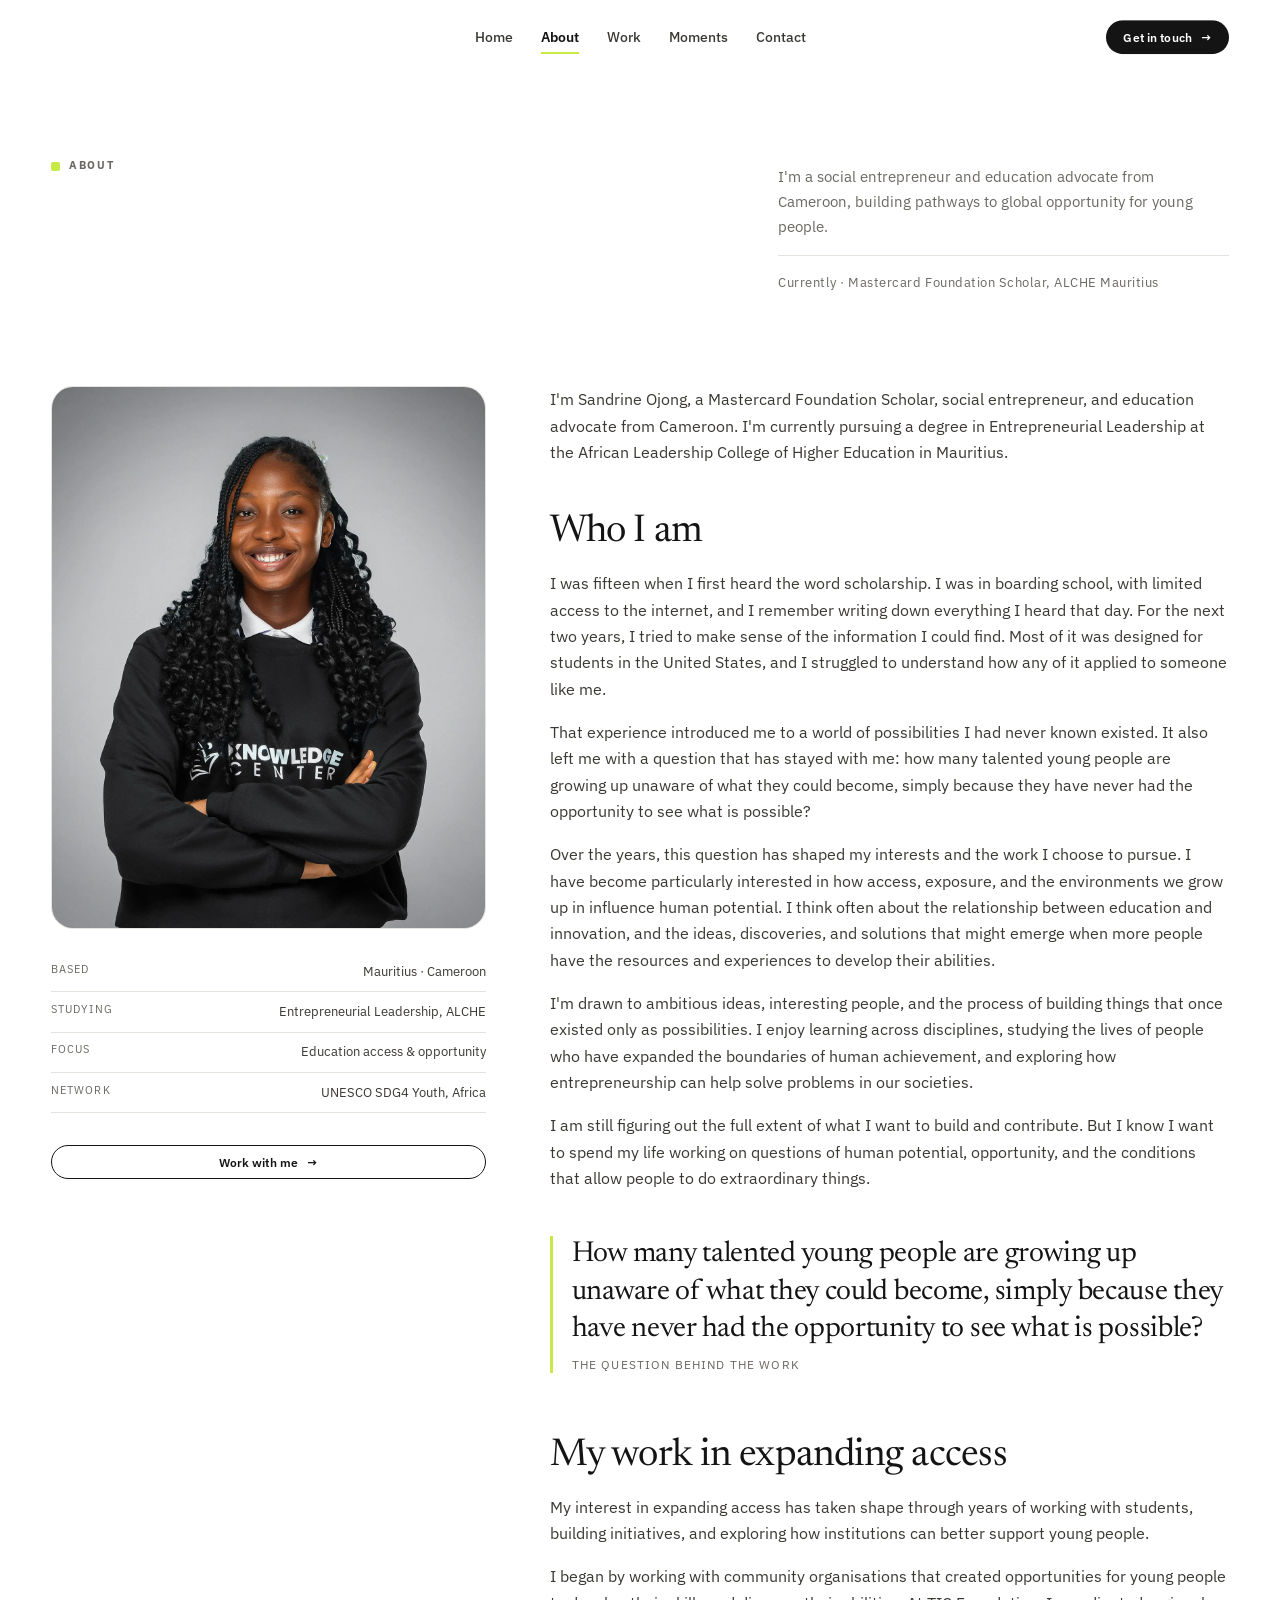
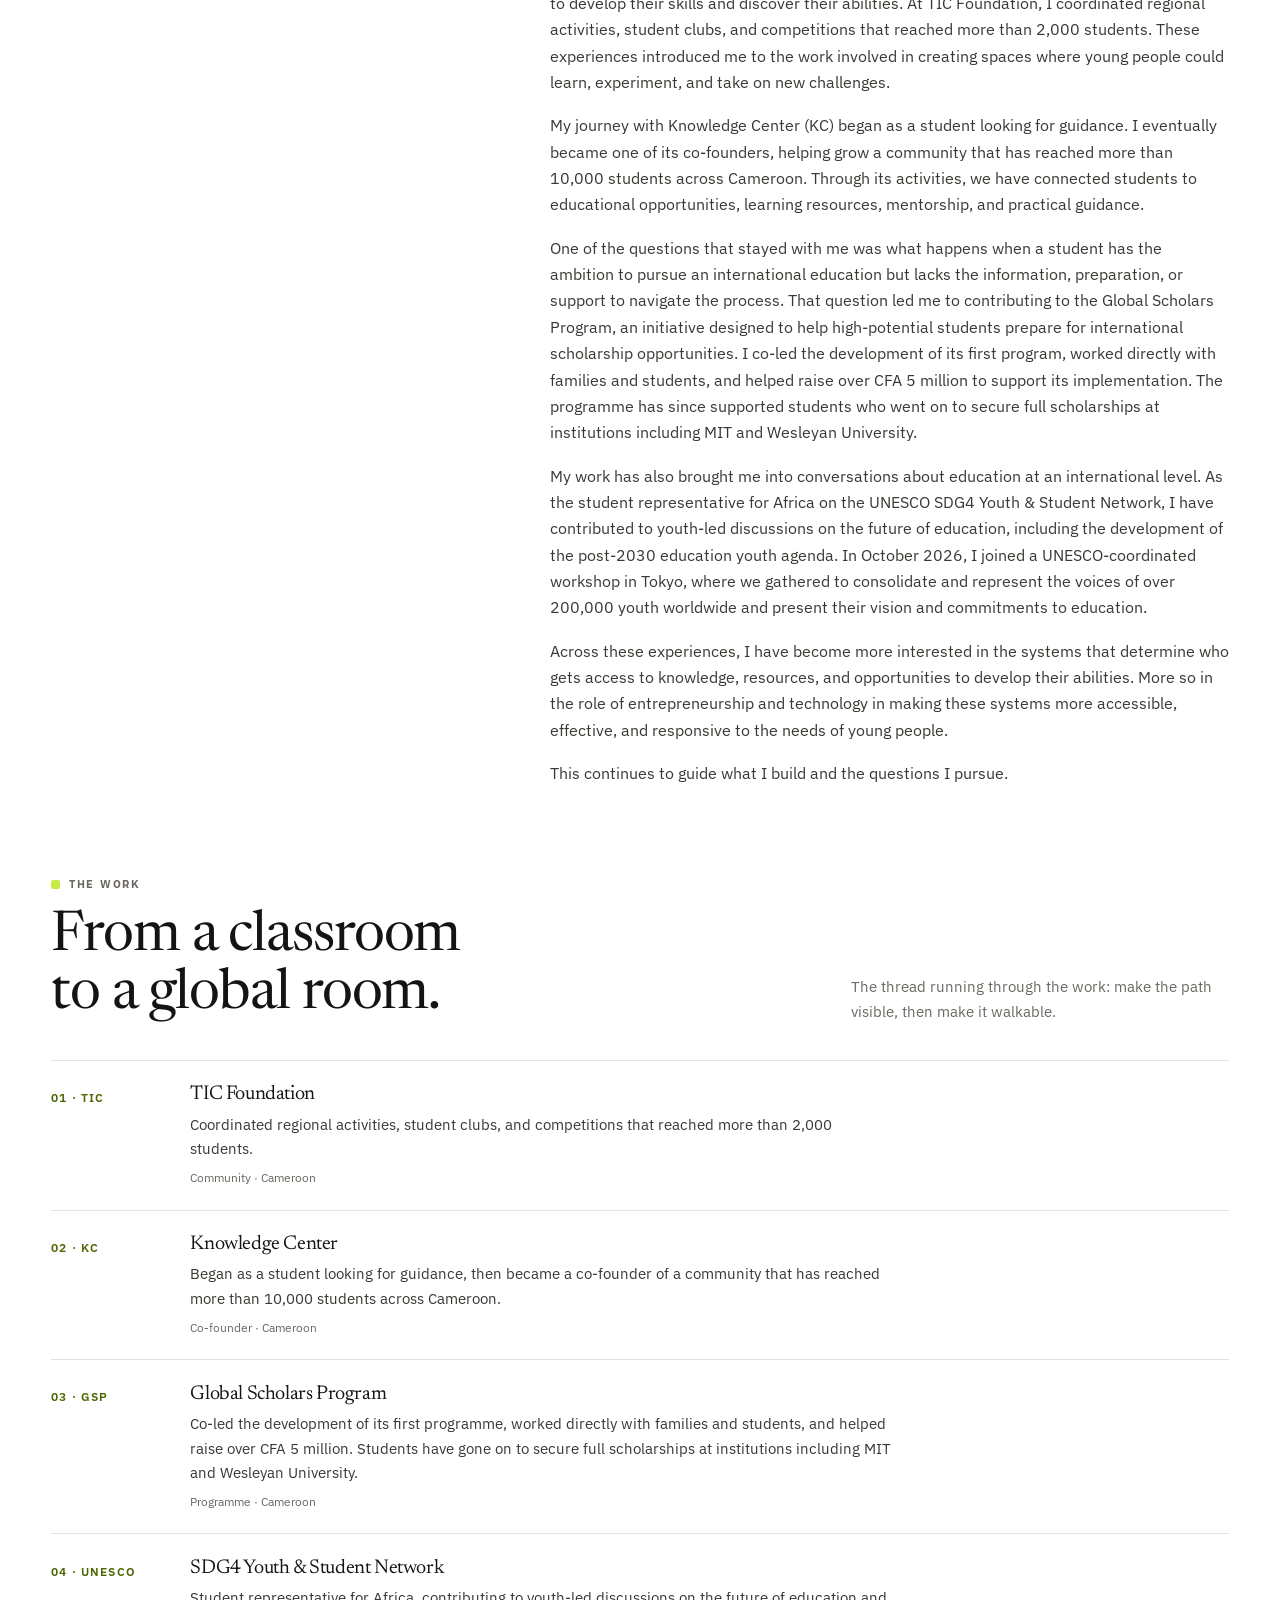
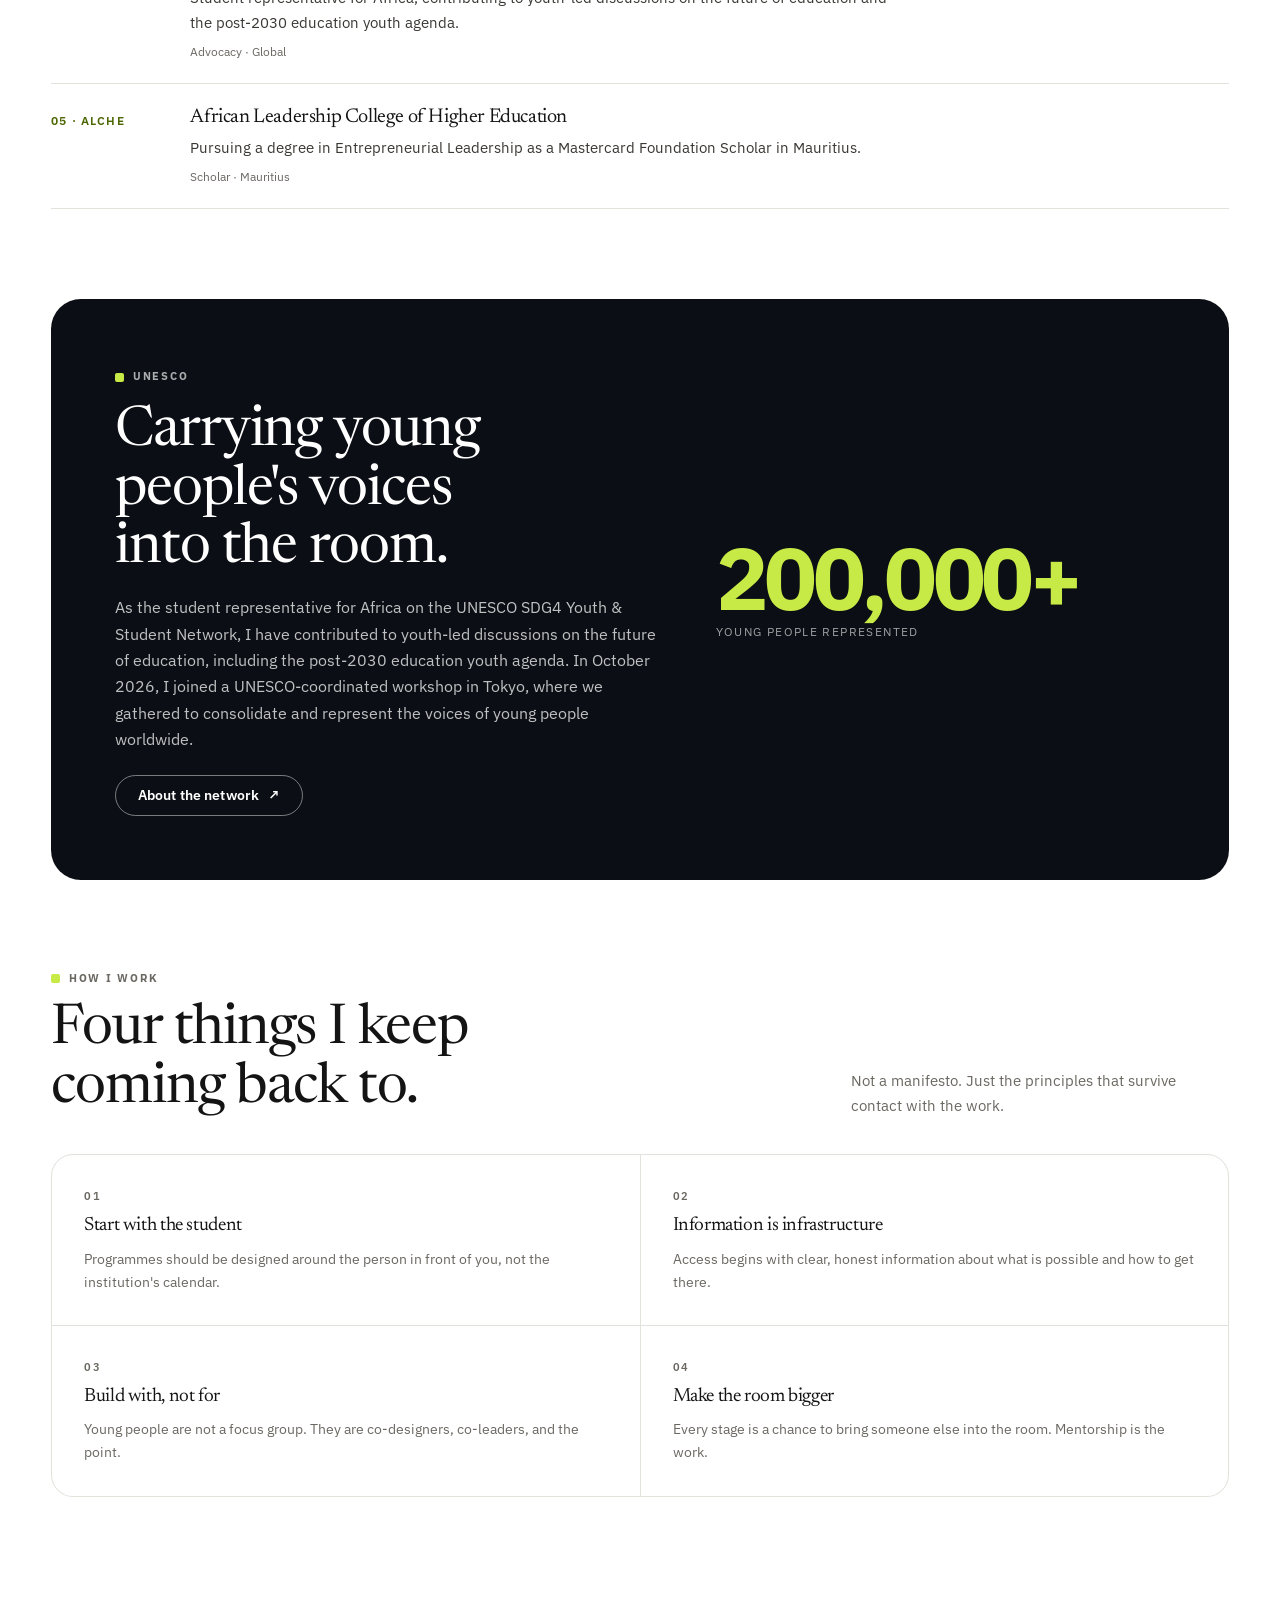
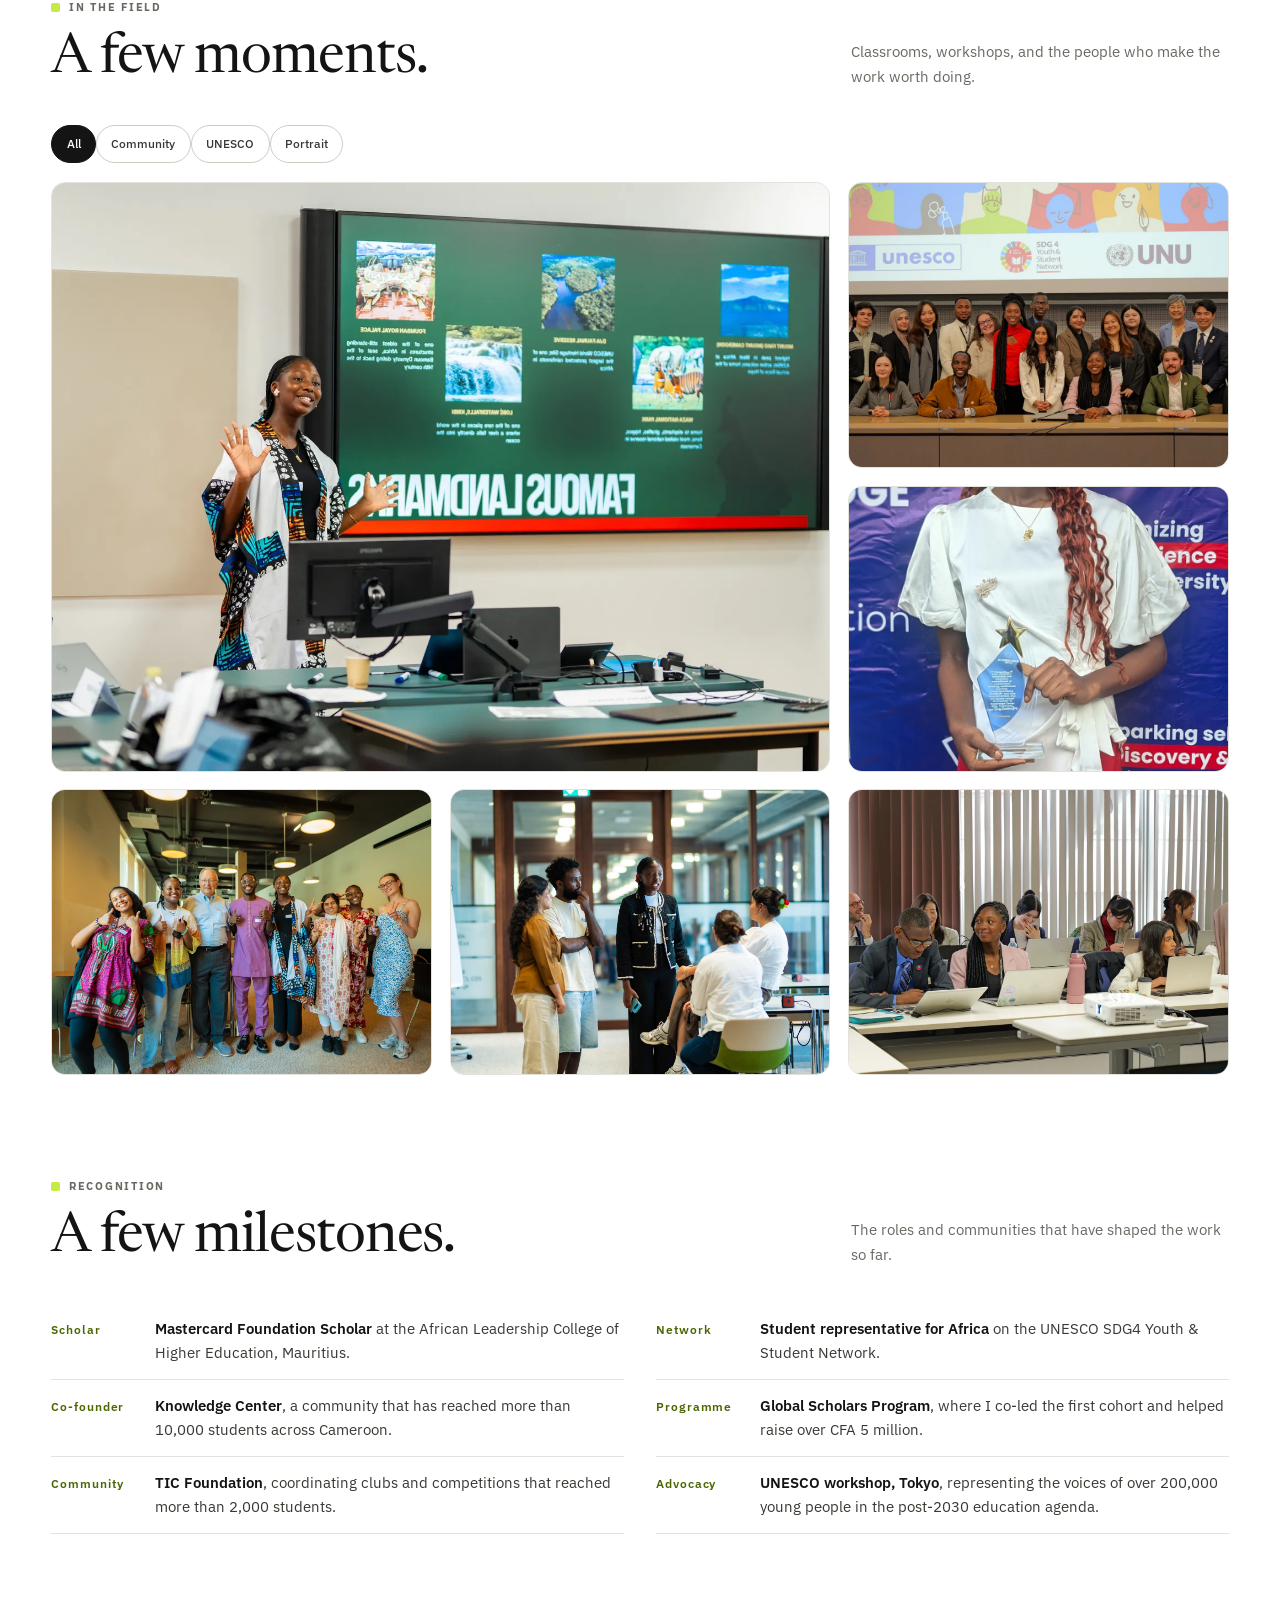
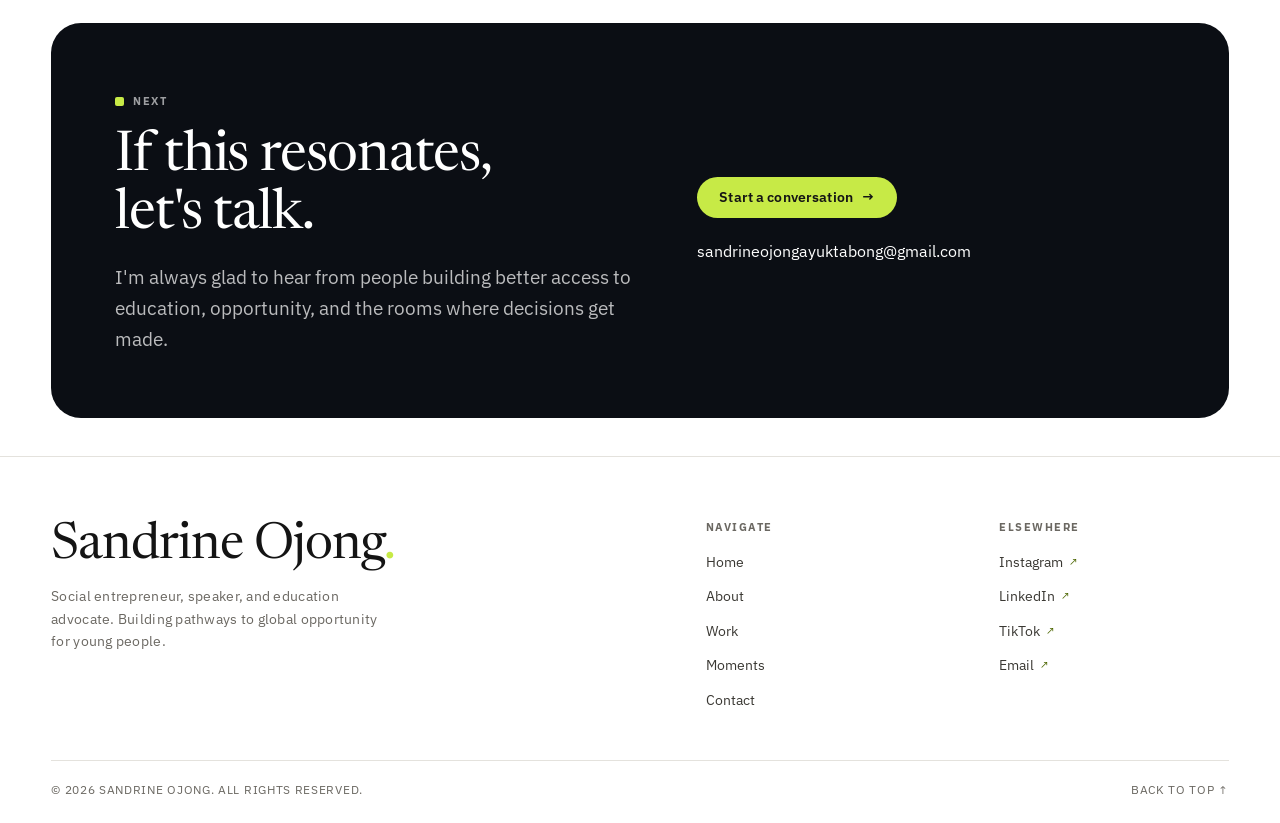
==== commit 5dad49cc: "refactor(affiliations): open full-color logo wall; green period in footer brand" ====
--- a/about.html
+++ b/about.html
@@ -315,7 +315,7 @@
     <div class="shell">
       <div class="footer-grid">
         <div class="footer-brand">
-          <h2>Sandrine Ojong</h2>
+          <h2>Sandrine Ojong<span class="dot">.</span></h2>
           <p>Social entrepreneur, speaker, and education advocate. Building pathways to global opportunity for young people.</p>
         </div>
         <div class="footer-col">
--- a/assets/css/styles.css
+++ b/assets/css/styles.css
@@ -97,6 +97,7 @@
   color: var(--ink-2);
   max-width: 70ch;
 }
+.dot { color: var(--lime); }
 
 .muted { color: var(--muted); }
 .serif { font-family: var(--font-serif); }
@@ -738,29 +739,25 @@
 .gallery__caption span { font-size: 0.68rem; letter-spacing: 0.1em; text-transform: uppercase; color: rgba(255, 255, 255, 0.7); }
 
 /* ---------- 16. Affiliations ---------- */
-.logo-grid {
-  display: grid;
-  grid-template-columns: repeat(4, minmax(0, 1fr));
-  gap: 1px;
-  background: var(--line);
-  border: 1px solid var(--line);
-  border-radius: var(--radius-lg);
-  overflow: hidden;
-}
-.logo-cell {
-  background: var(--card);
-  padding: 1.4rem 1rem;
-  display: flex;
-  flex-direction: column;
-  align-items: center;
-  justify-content: center;
-  gap: 0.6rem;
-  min-height: 118px;
-  text-align: center;
-}
-.logo-cell img { max-height: 36px; max-width: 120px; object-fit: contain; filter: grayscale(1); opacity: 0.78; transition: filter 0.25s var(--ease), opacity 0.25s var(--ease); }
-.logo-cell:hover img { filter: none; opacity: 1; }
-.logo-cell span { font-size: 0.66rem; letter-spacing: 0.09em; text-transform: uppercase; color: var(--muted); }
+.logo-wall {
+  display: grid;
+  grid-template-columns: repeat(6, minmax(0, 1fr));
+  gap: clamp(2rem, 4vw, 3.5rem) clamp(1.5rem, 3vw, 3rem);
+  align-items: center;
+  justify-items: center;
+  padding-block: clamp(1rem, 2vw, 1.5rem);
+}
+.logo-wall img {
+  max-height: 56px;
+  max-width: 170px;
+  width: auto;
+  height: auto;
+  object-fit: contain;
+  filter: none;
+  opacity: 1;
+  transition: transform 0.25s var(--ease), opacity 0.25s var(--ease);
+}
+.logo-wall img:hover { transform: scale(1.06); opacity: 0.85; }
 
 .recognition { display: grid; grid-template-columns: repeat(2, minmax(0, 1fr)); gap: 0 2rem; }
 .recognition li { display: grid; grid-template-columns: 5.6rem minmax(0, 1fr); gap: 0.9rem; padding-block: 0.85rem; border-bottom: 1px solid var(--line); align-items: baseline; }
@@ -1056,7 +1053,7 @@
       linear-gradient(0deg, rgba(11, 14, 20, 0.95) 0%, rgba(11, 14, 20, 0.6) 45%, rgba(11, 14, 20, 0.1) 75%, rgba(11, 14, 20, 0) 100%),
       linear-gradient(90deg, rgba(11, 14, 20, 0.45), transparent 70%);
   }
-  .logo-grid { grid-template-columns: repeat(4, minmax(0, 1fr)); }
+  .logo-wall { grid-template-columns: repeat(5, minmax(0, 1fr)); }
   .metrics { grid-template-columns: repeat(2, minmax(0, 1fr)); }
   .metric:last-child { grid-column: span 2; }
 }
@@ -1094,7 +1091,7 @@
   .gallery { grid-template-columns: repeat(2, minmax(0, 1fr)); }
   .gallery__item--feature { grid-column: span 2; grid-row: auto; }
   .gallery__item--feature img { aspect-ratio: 16 / 10; }
-  .logo-grid { grid-template-columns: repeat(3, minmax(0, 1fr)); }
+  .logo-wall { grid-template-columns: repeat(4, minmax(0, 1fr)); }
   .recognition { grid-template-columns: minmax(0, 1fr); }
   .principles { grid-template-columns: minmax(0, 1fr); }
   .form__row { grid-template-columns: minmax(0, 1fr); }
@@ -1106,7 +1103,7 @@
 @media (max-width: 520px) {
   .gallery { grid-template-columns: minmax(0, 1fr); }
   .gallery__item--feature { grid-column: auto; }
-  .logo-grid { grid-template-columns: repeat(2, minmax(0, 1fr)); }
+  .logo-wall { grid-template-columns: repeat(3, minmax(0, 1fr)); }
   .metrics { grid-template-columns: minmax(0, 1fr); }
   .hero__ctas .btn { flex: 1 1 auto; }
 }
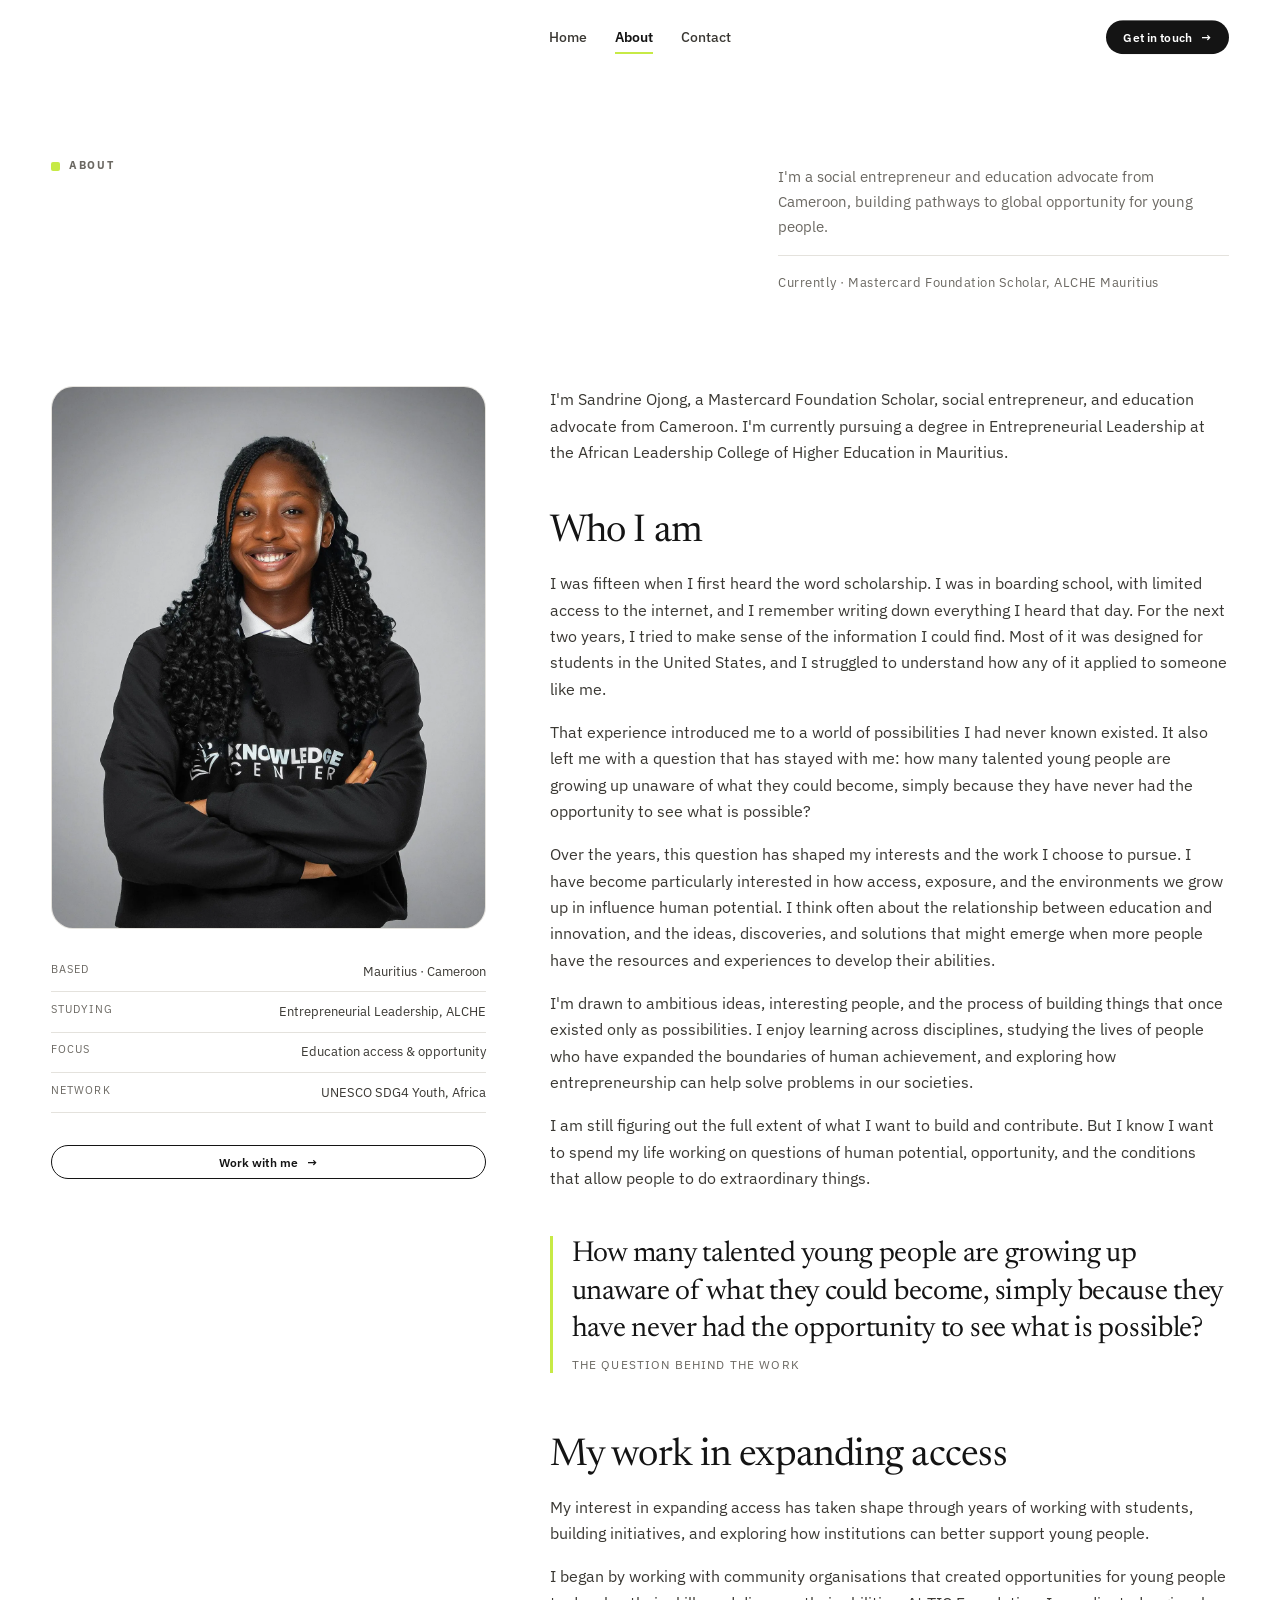
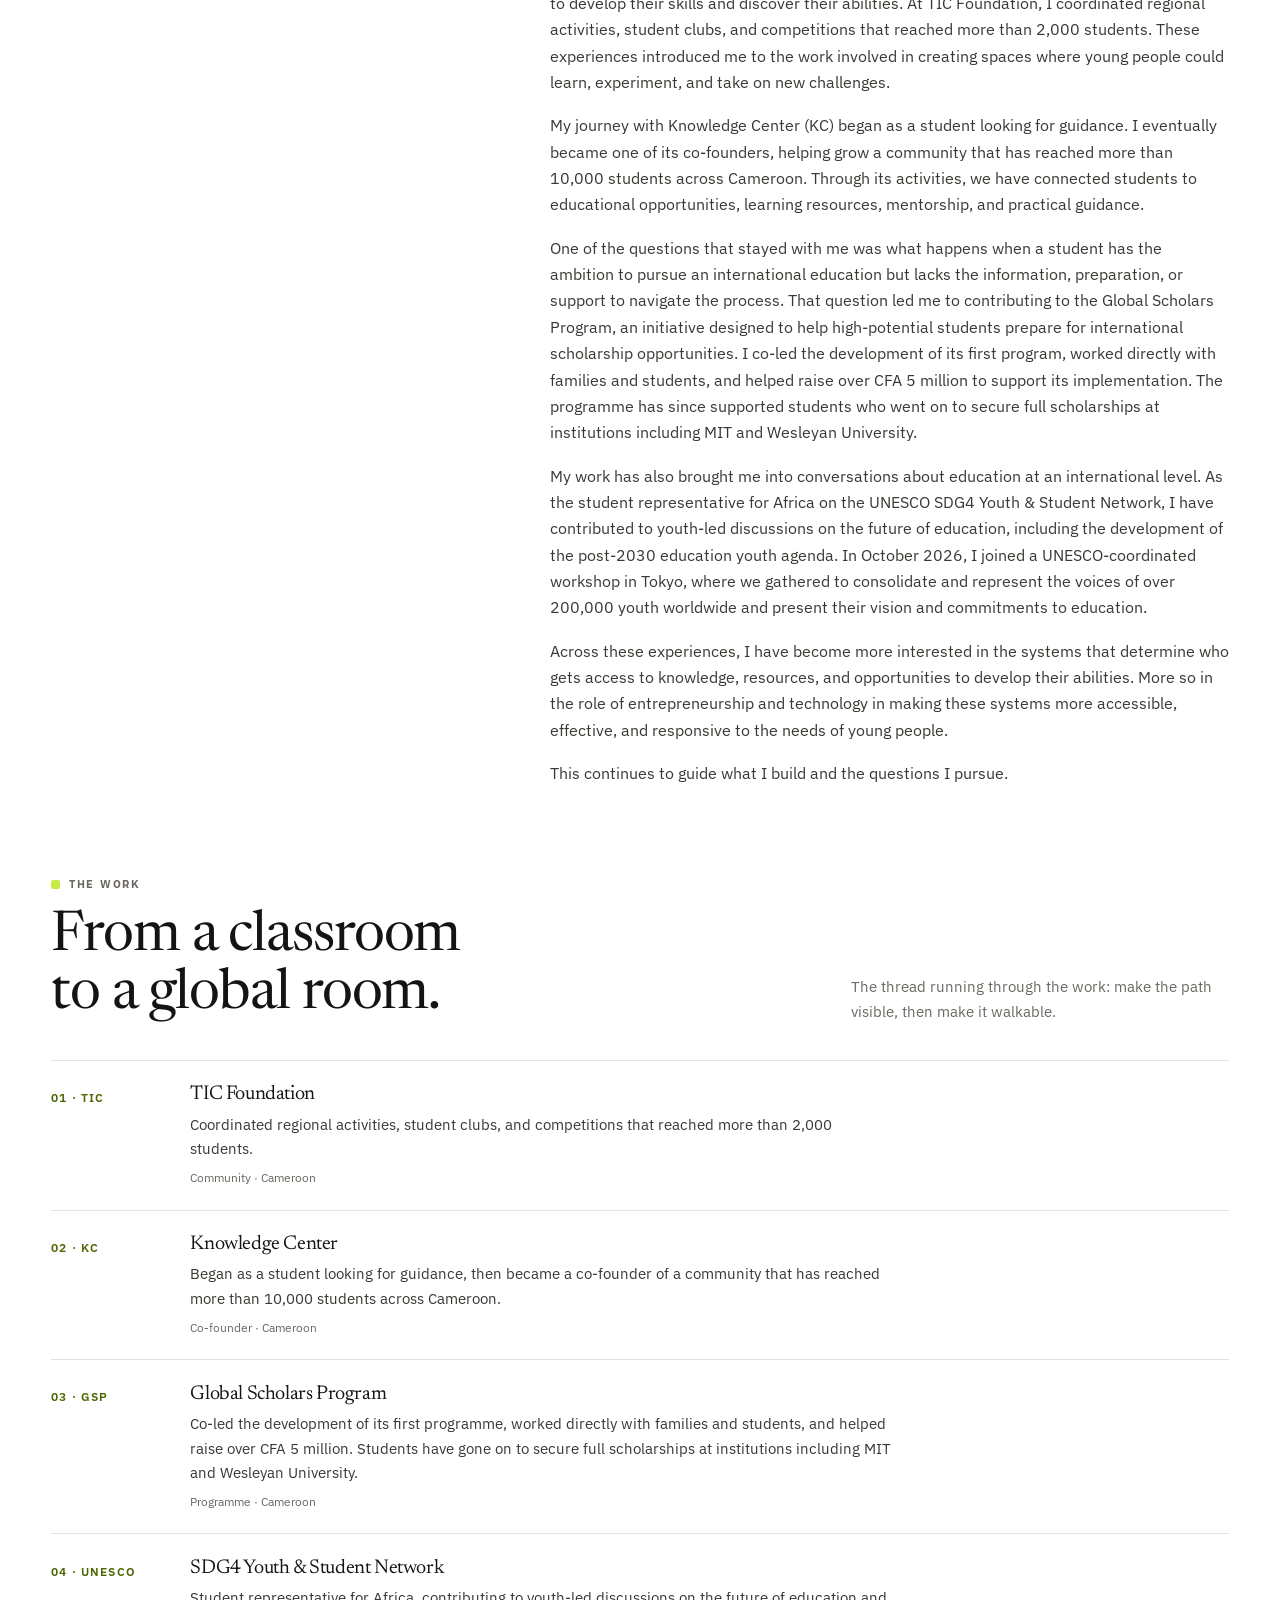
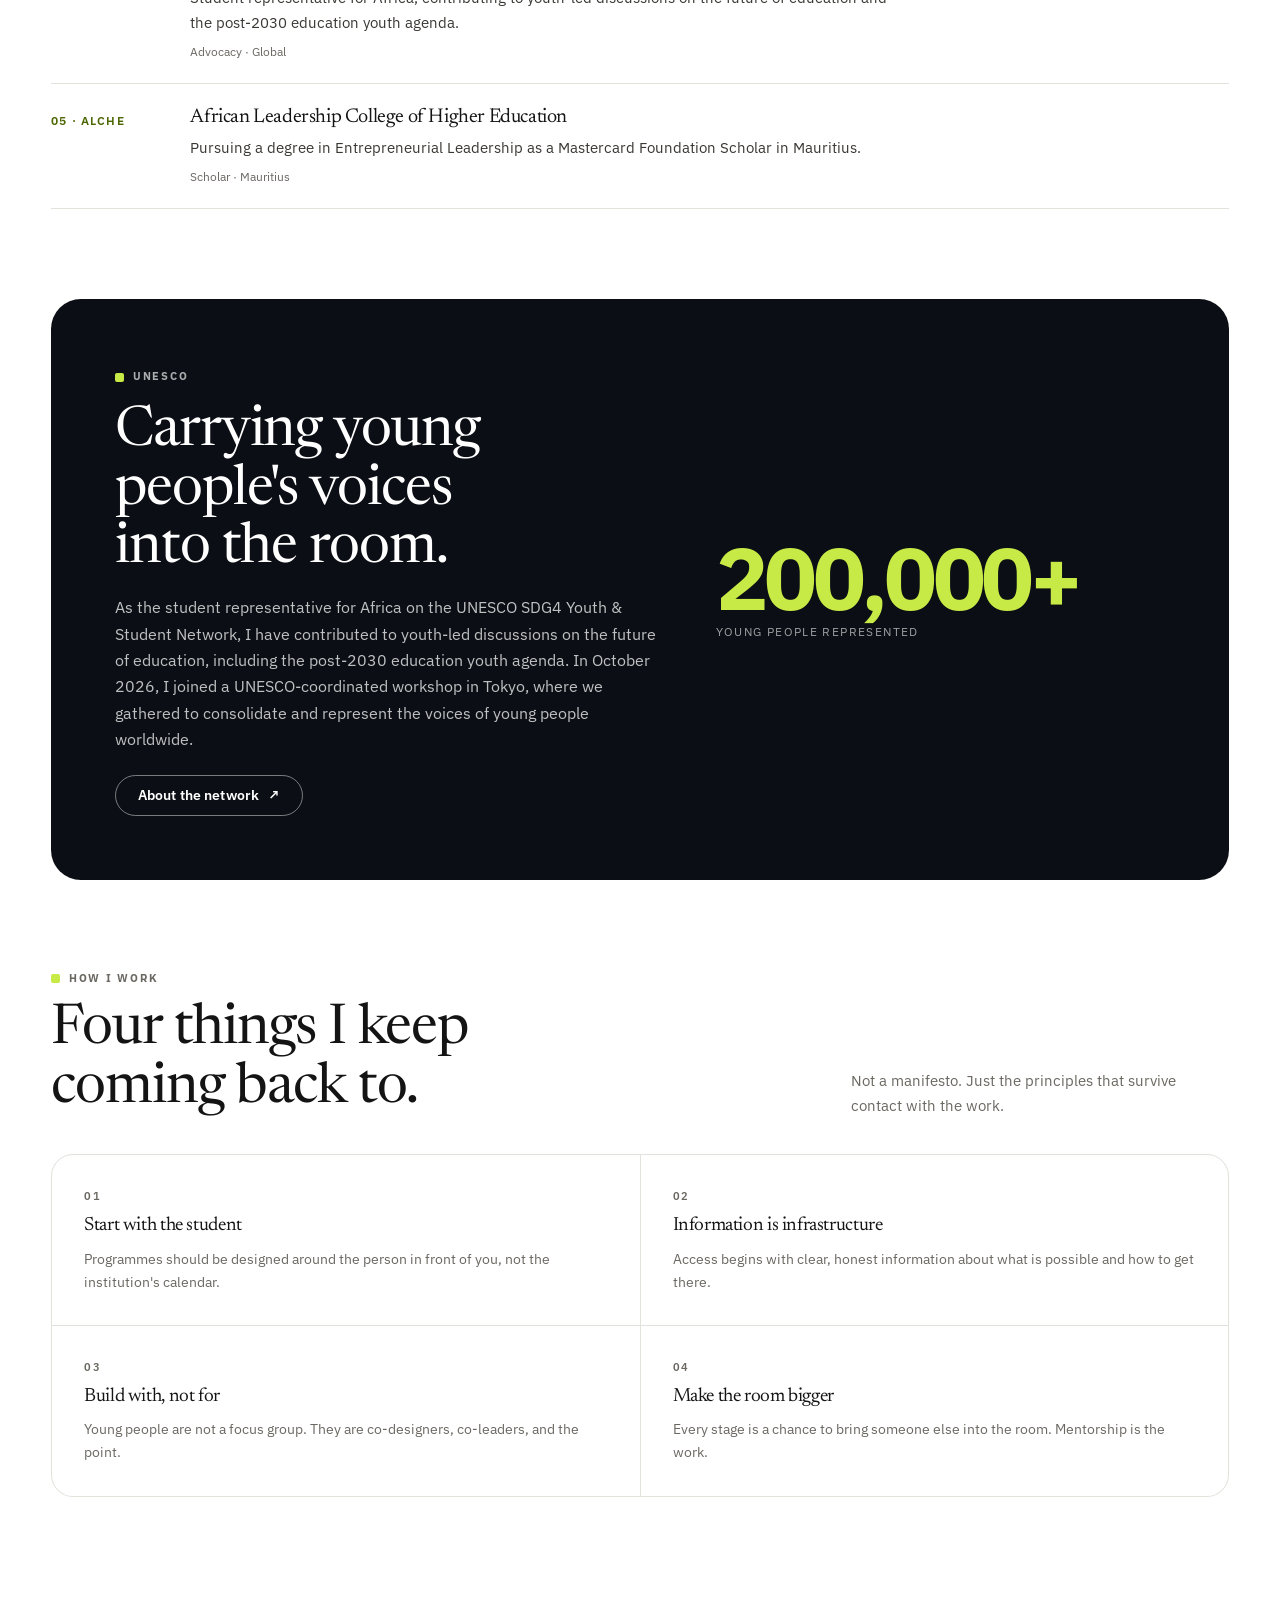
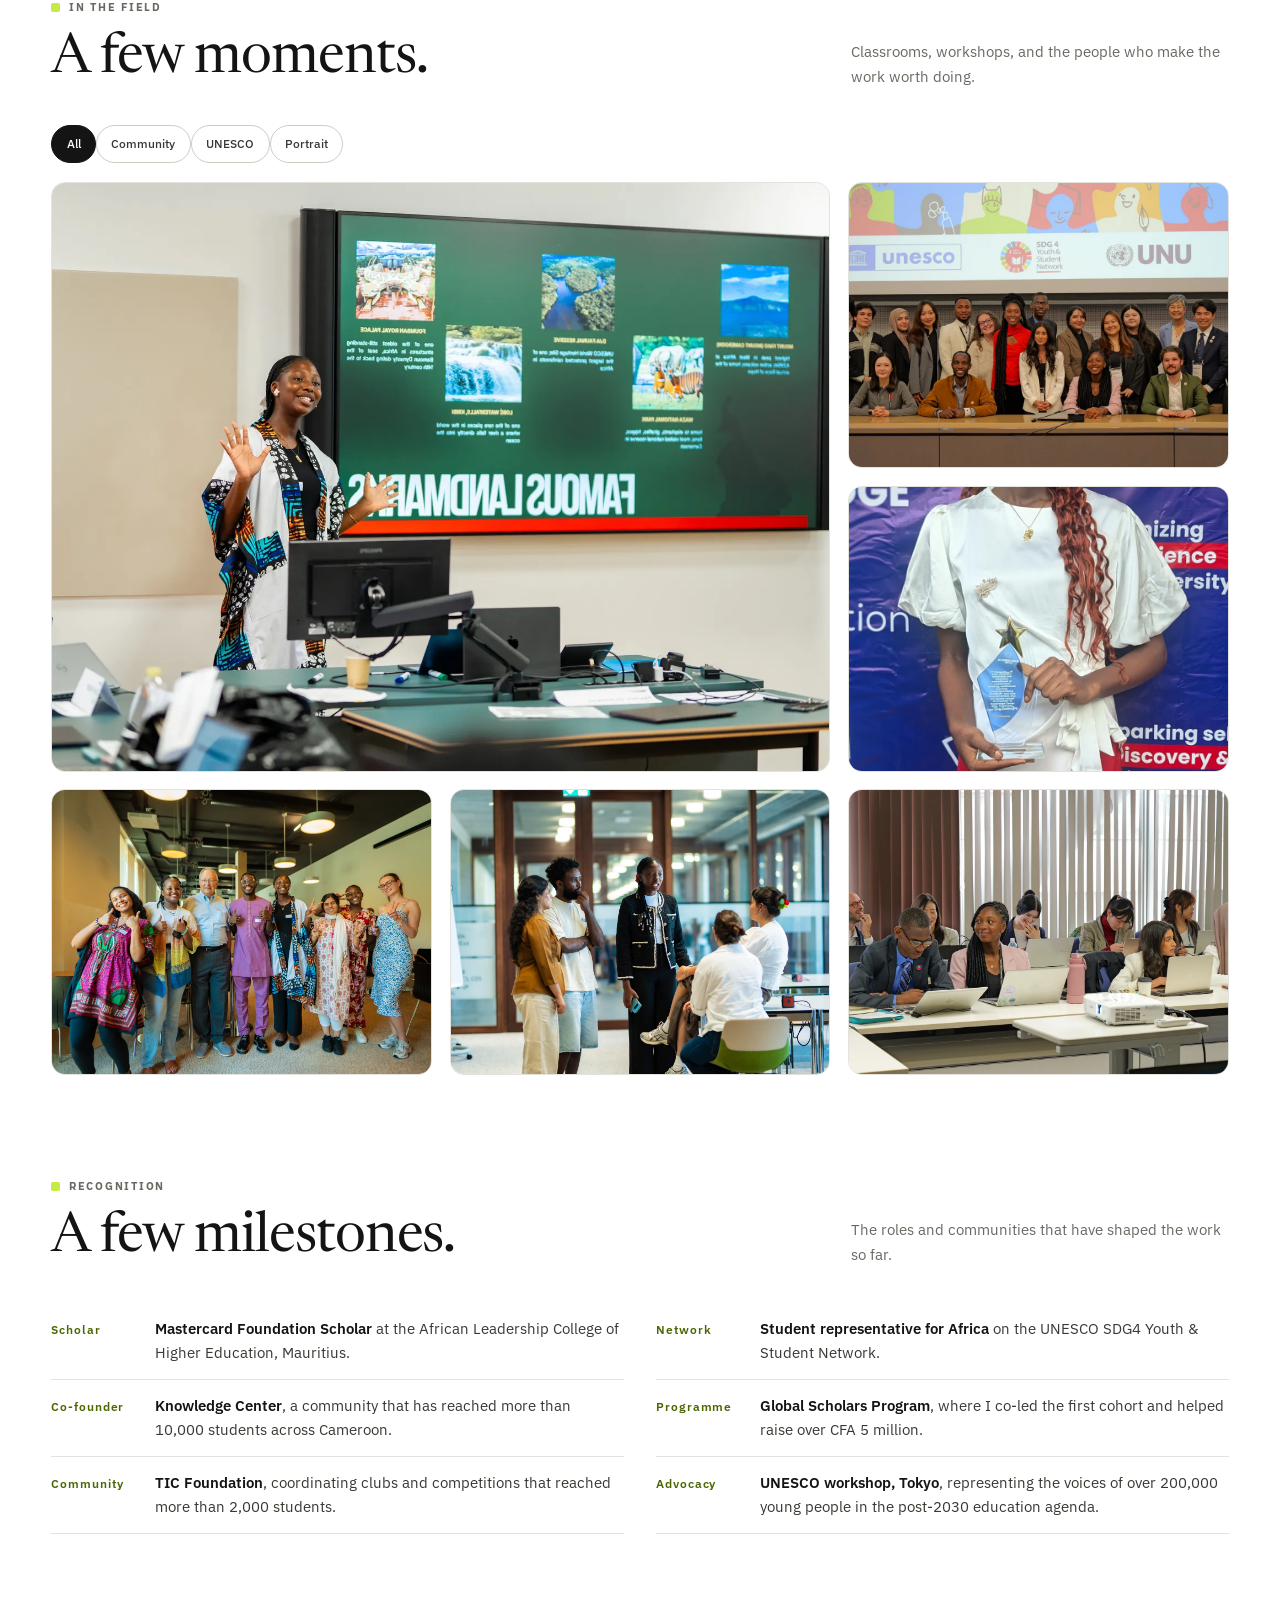
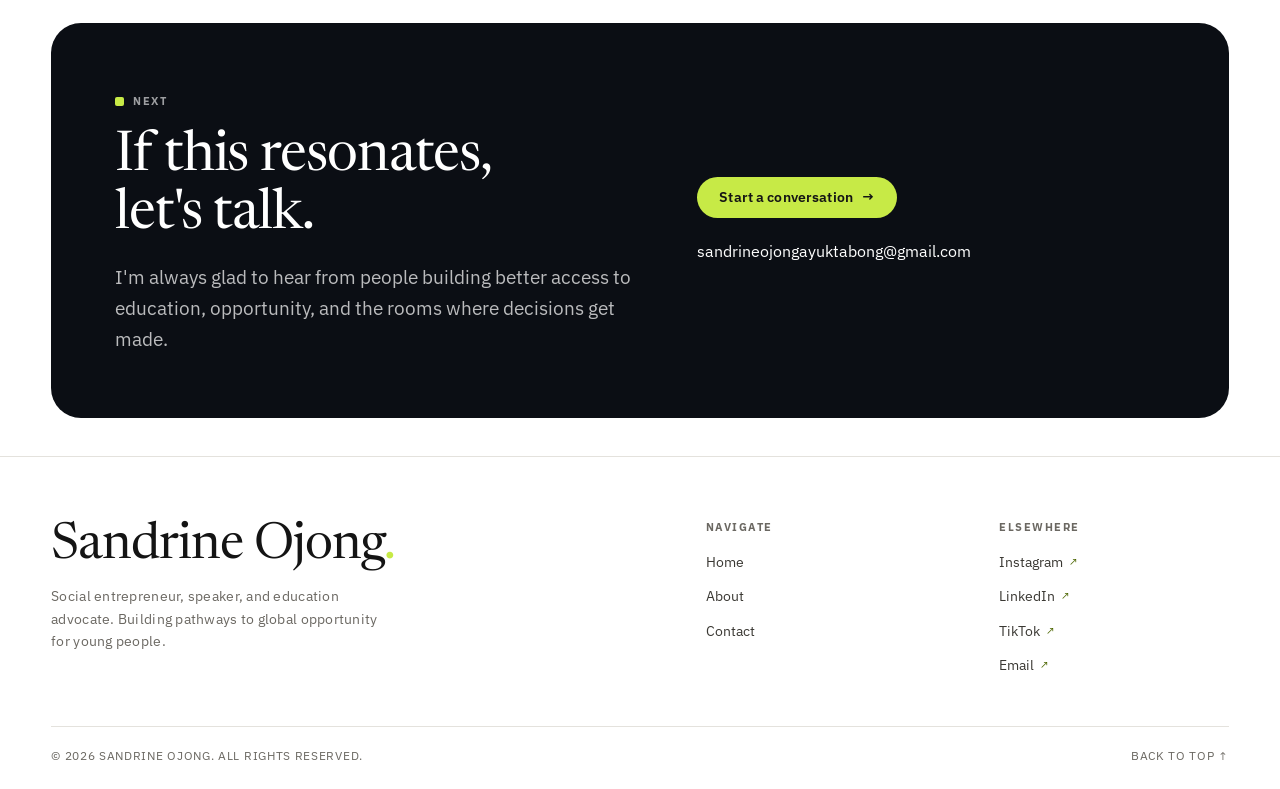
==== commit 921b4e88: "nav: keep only Home, About, Contact tabs" ====
--- a/about.html
+++ b/about.html
@@ -23,8 +23,6 @@
       <nav class="site-nav" aria-label="Primary">
         <a href="index.html">Home</a>
         <a href="about.html" aria-current="page">About</a>
-        <a href="index.html#work">Work</a>
-        <a href="index.html#moments">Moments</a>
         <a href="contact.html">Contact</a>
       </nav>
       <div class="site-header__actions">
@@ -45,9 +43,7 @@
       <nav class="menu-nav" aria-label="Mobile">
         <a href="index.html">Home <span>01</span></a>
         <a href="about.html">About <span>02</span></a>
-        <a href="index.html#work">Work <span>03</span></a>
-        <a href="index.html#moments">Moments <span>04</span></a>
-        <a href="contact.html">Contact <span>05</span></a>
+        <a href="contact.html">Contact <span>03</span></a>
       </nav>
       <div class="menu-dialog__foot">
         <a class="btn btn--ink" href="contact.html">Get in touch <span class="arrow" aria-hidden="true">→</span></a>
@@ -323,8 +319,6 @@
           <ul>
             <li><a href="index.html">Home</a></li>
             <li><a href="about.html">About</a></li>
-            <li><a href="index.html#work">Work</a></li>
-            <li><a href="index.html#moments">Moments</a></li>
             <li><a href="contact.html">Contact</a></li>
           </ul>
         </div>
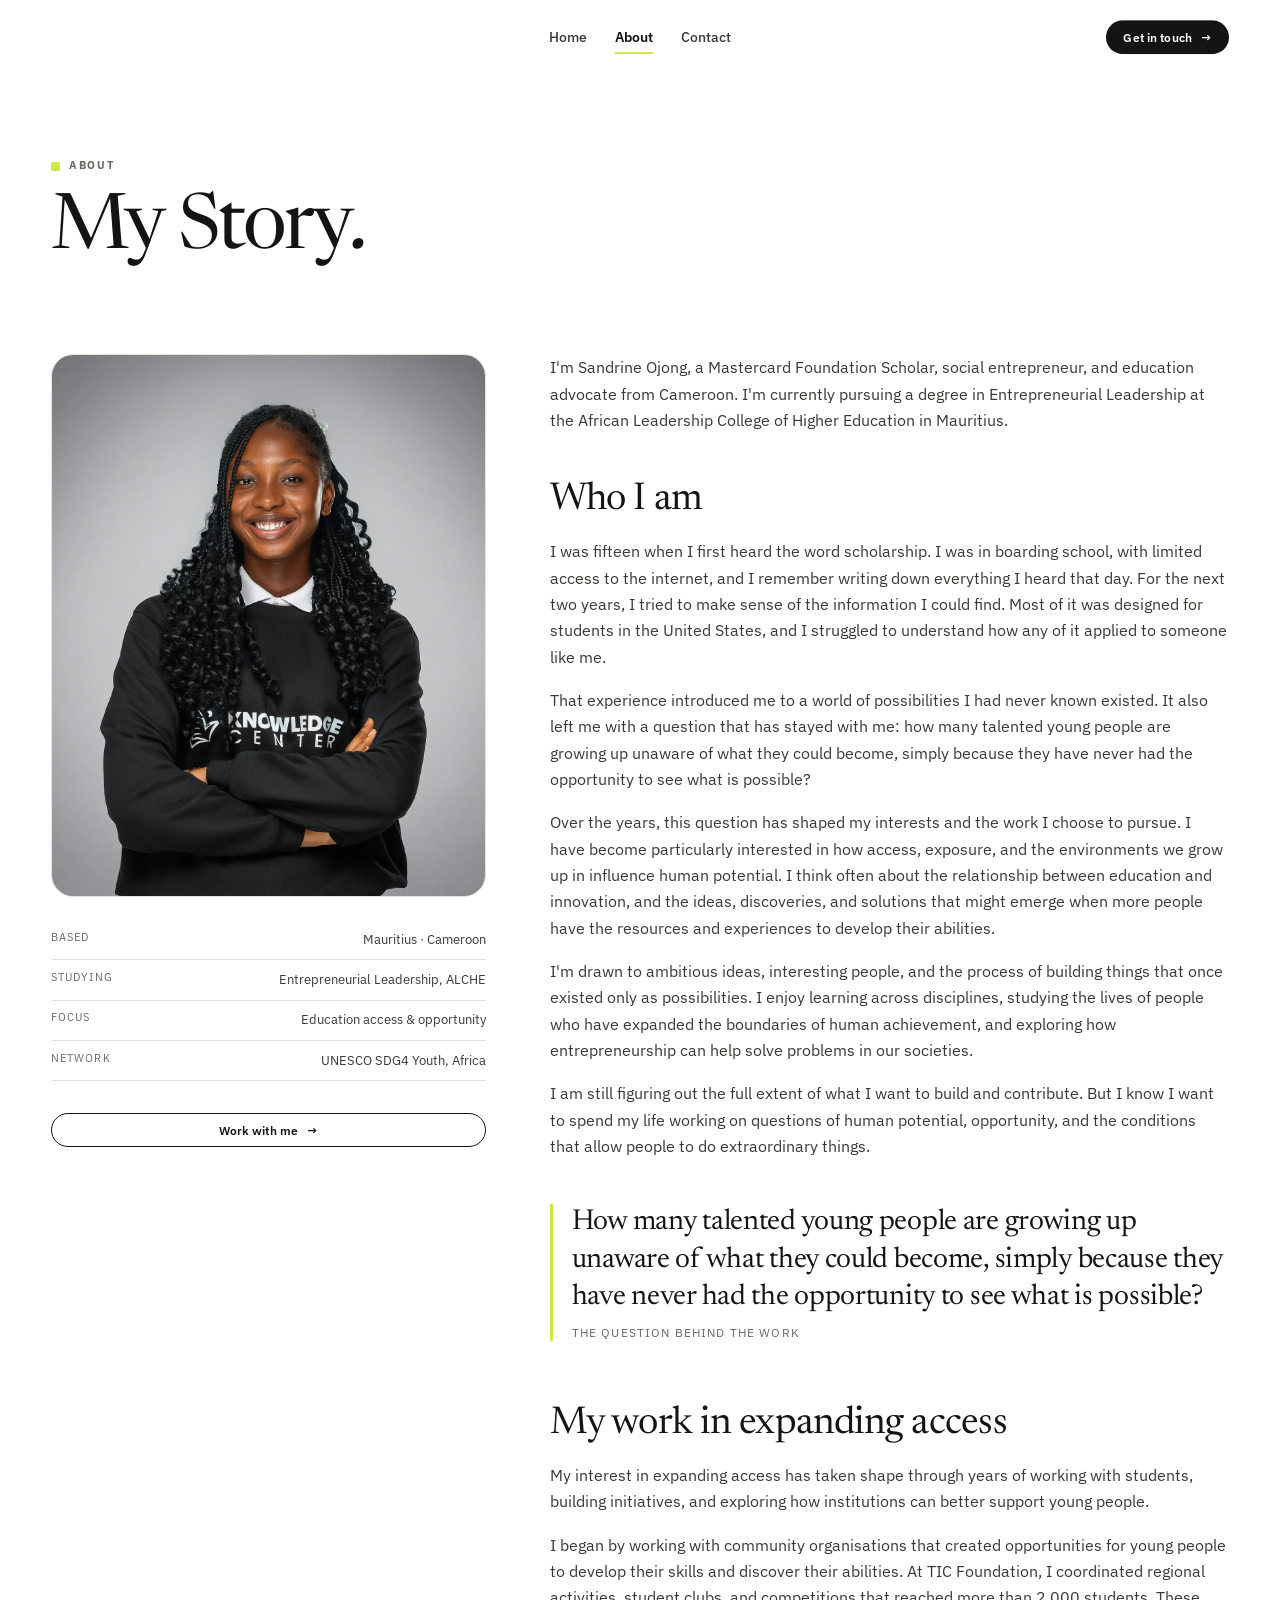
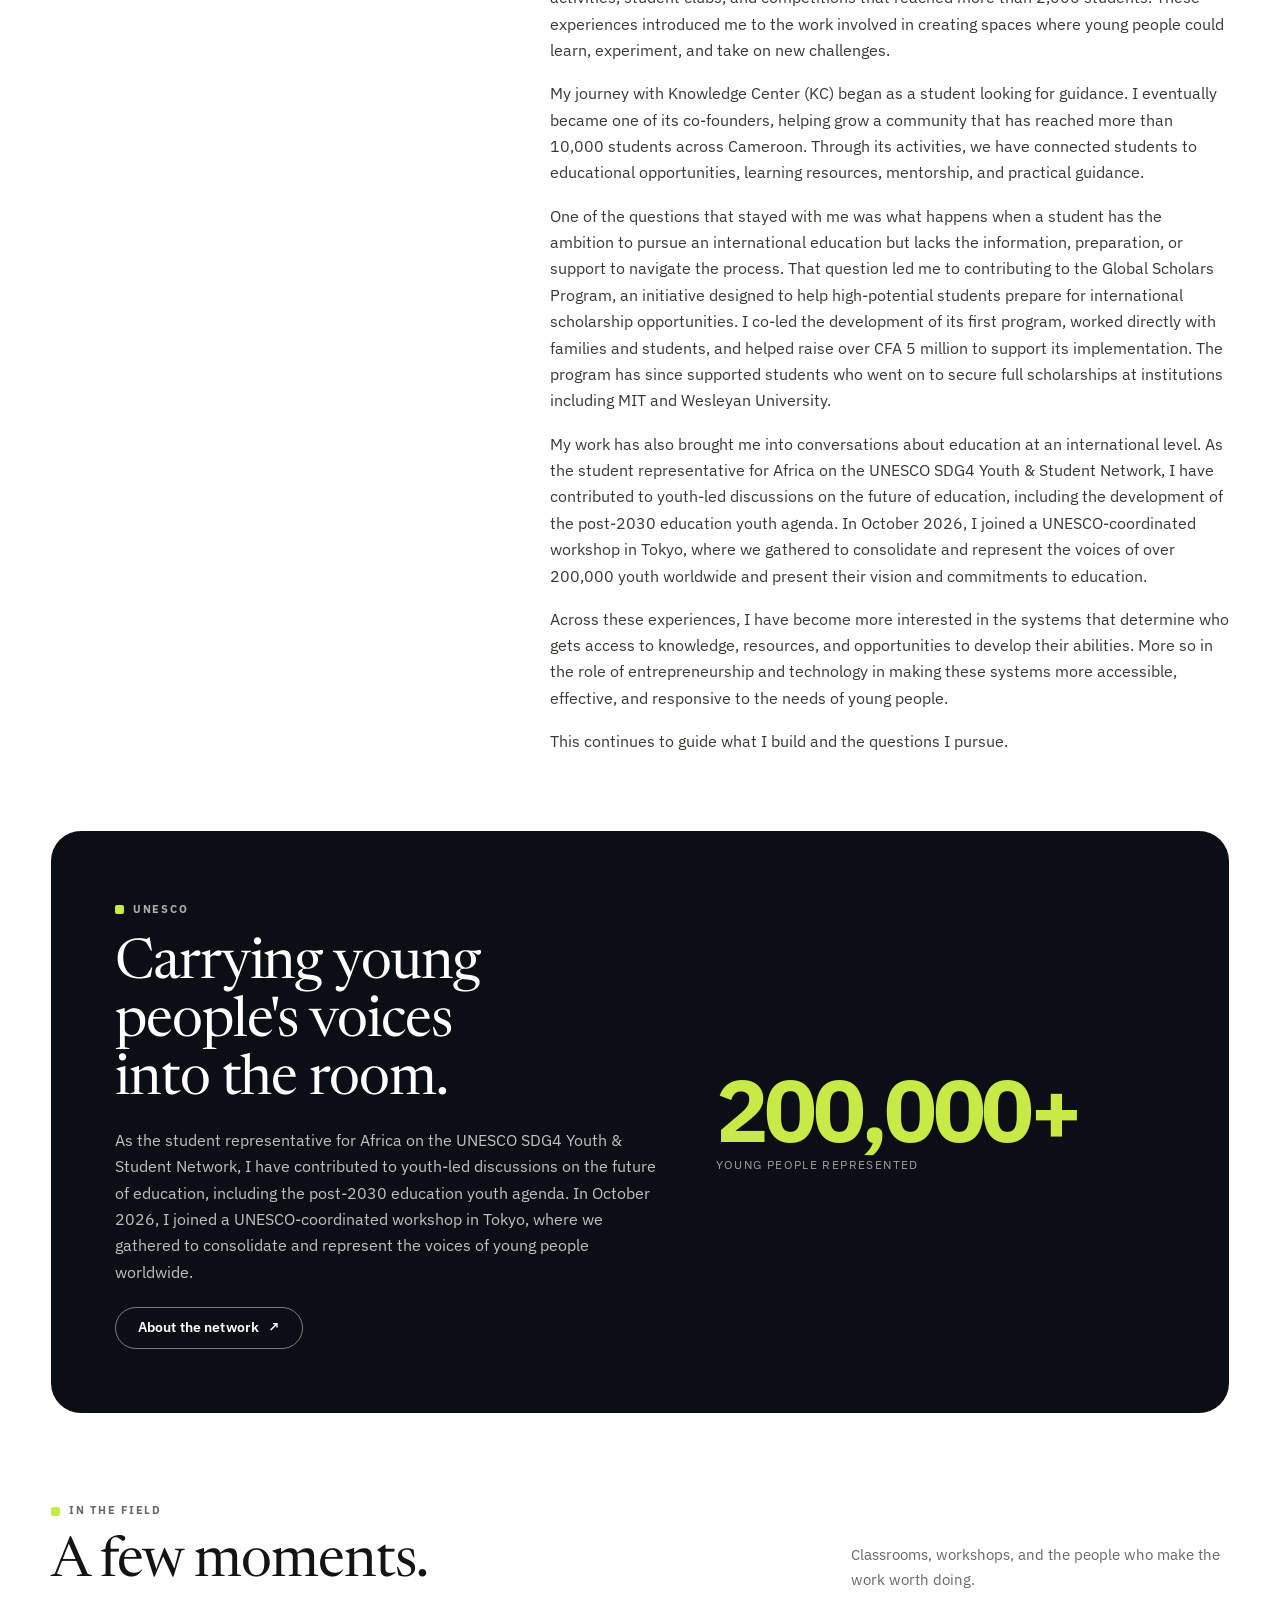
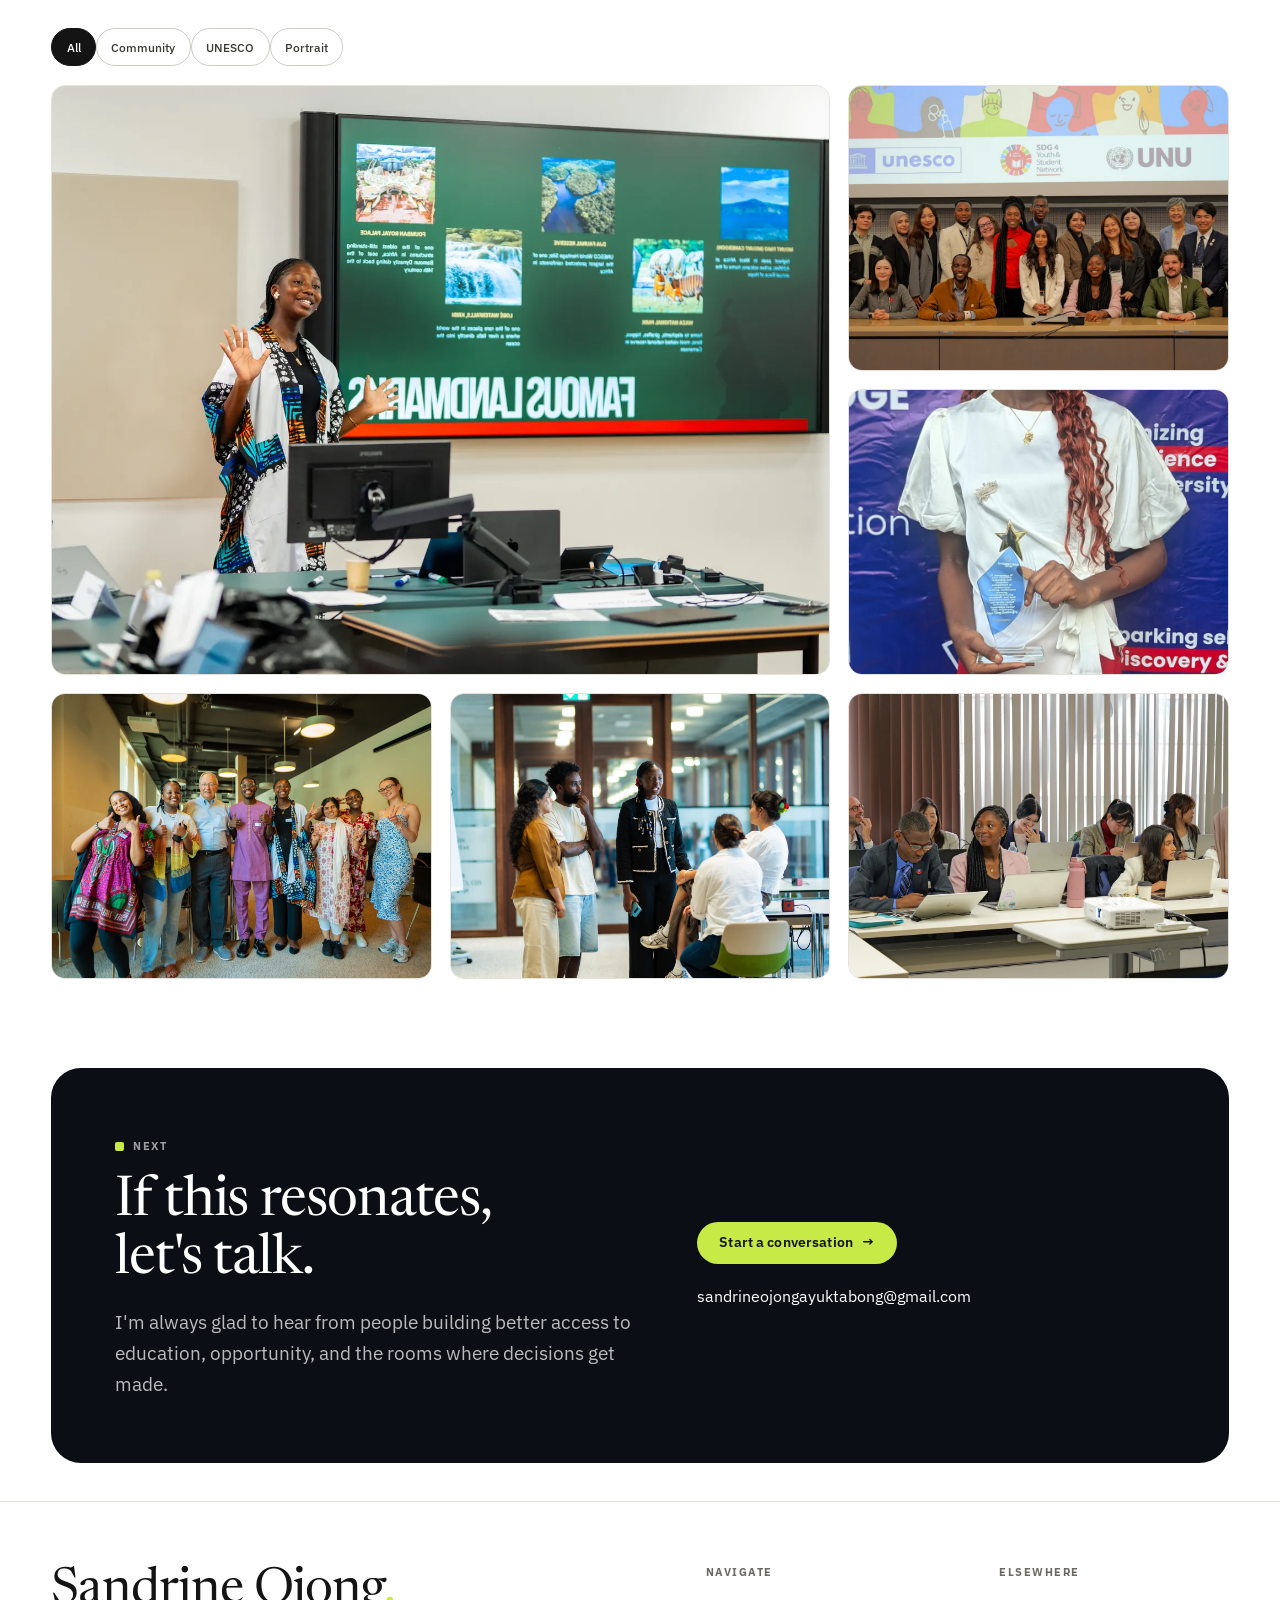
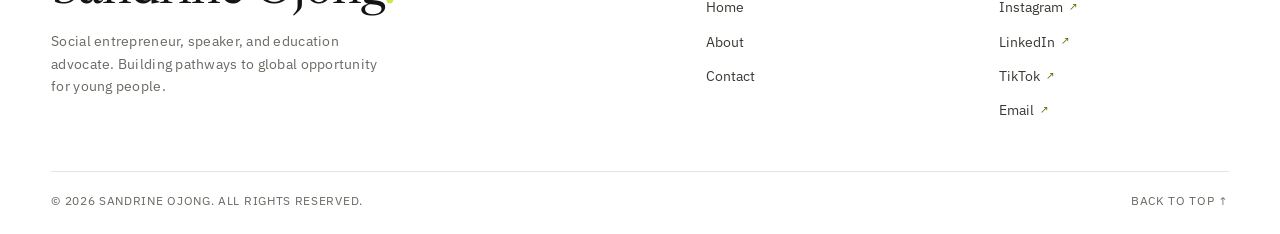
==== commit 86d338d7: "fix(about): visible h1, remove aside/timeline/principles/recognition sections" ====
--- a/about.html
+++ b/about.html
@@ -55,16 +55,9 @@
   <main id="main">
     <section class="page-hero">
       <div class="shell">
-        <div class="page-hero__inner">
-          <div>
-            <span class="eyebrow">About</span>
-            <h1 style="margin-top: 1rem;">My Story<span class="serif italic">.</span></h1>
-          </div>
-          <div class="page-hero__aside">
-            <p>I'm a social entrepreneur and education advocate from Cameroon, building pathways to global opportunity for young people.</p>
-            <div class="rule"></div>
-            <p style="font-size: .8rem; letter-spacing: .04em;">Currently · Mastercard Foundation Scholar, ALCHE Mauritius</p>
-          </div>
+        <div>
+          <span class="eyebrow">About</span>
+          <h1 style="margin-top: 1rem;">My Story<span class="serif italic">.</span></h1>
         </div>
       </div>
     </section>
@@ -104,7 +97,7 @@
             <p>My interest in expanding access has taken shape through years of working with students, building initiatives, and exploring how institutions can better support young people.</p>
             <p>I began by working with community organisations that created opportunities for young people to develop their skills and discover their abilities. At TIC Foundation, I coordinated regional activities, student clubs, and competitions that reached more than 2,000 students. These experiences introduced me to the work involved in creating spaces where young people could learn, experiment, and take on new challenges.</p>
             <p>My journey with Knowledge Center (KC) began as a student looking for guidance. I eventually became one of its co-founders, helping grow a community that has reached more than 10,000 students across Cameroon. Through its activities, we have connected students to educational opportunities, learning resources, mentorship, and practical guidance.</p>
-            <p>One of the questions that stayed with me was what happens when a student has the ambition to pursue an international education but lacks the information, preparation, or support to navigate the process. That question led me to contributing to the Global Scholars Program, an initiative designed to help high-potential students prepare for international scholarship opportunities. I co-led the development of its first program, worked directly with families and students, and helped raise over CFA 5 million to support its implementation. The programme has since supported students who went on to secure full scholarships at institutions including MIT and Wesleyan University.</p>
+            <p>One of the questions that stayed with me was what happens when a student has the ambition to pursue an international education but lacks the information, preparation, or support to navigate the process. That question led me to contributing to the Global Scholars Program, an initiative designed to help high-potential students prepare for international scholarship opportunities. I co-led the development of its first program, worked directly with families and students, and helped raise over CFA 5 million to support its implementation. The program has since supported students who went on to secure full scholarships at institutions including MIT and Wesleyan University.</p>
             <p>My work has also brought me into conversations about education at an international level. As the student representative for Africa on the UNESCO SDG4 Youth &amp; Student Network, I have contributed to youth-led discussions on the future of education, including the development of the post-2030 education youth agenda. In October 2026, I joined a UNESCO-coordinated workshop in Tokyo, where we gathered to consolidate and represent the voices of over 200,000 youth worldwide and present their vision and commitments to education.</p>
             <p>Across these experiences, I have become more interested in the systems that determine who gets access to knowledge, resources, and opportunities to develop their abilities. More so in the role of entrepreneurship and technology in making these systems more accessible, effective, and responsive to the needs of young people.</p>
             <p>This continues to guide what I build and the questions I pursue.</p>
@@ -113,60 +106,6 @@
       </div>
     </section>
 
-    <!-- Work timeline -->
-    <section class="section section--rule" aria-labelledby="timeline-title">
-      <div class="shell">
-        <div class="section-head">
-          <div class="section-head__text">
-            <span class="eyebrow">The work</span>
-            <h2 id="timeline-title">From a classroom to a global room.</h2>
-          </div>
-          <p class="section-head__aside">The thread running through the work: make the path visible, then make it walkable.</p>
-        </div>
-        <div class="timeline">
-          <article class="timeline__item">
-            <span class="timeline__year">01 · TIC</span>
-            <div class="timeline__body">
-              <h3>TIC Foundation</h3>
-              <p>Coordinated regional activities, student clubs, and competitions that reached more than 2,000 students.</p>
-              <span class="tag">Community · Cameroon</span>
-            </div>
-          </article>
-          <article class="timeline__item">
-            <span class="timeline__year">02 · KC</span>
-            <div class="timeline__body">
-              <h3>Knowledge Center</h3>
-              <p>Began as a student looking for guidance, then became a co-founder of a community that has reached more than 10,000 students across Cameroon.</p>
-              <span class="tag">Co-founder · Cameroon</span>
-            </div>
-          </article>
-          <article class="timeline__item">
-            <span class="timeline__year">03 · GSP</span>
-            <div class="timeline__body">
-              <h3>Global Scholars Program</h3>
-              <p>Co-led the development of its first programme, worked directly with families and students, and helped raise over CFA 5 million. Students have gone on to secure full scholarships at institutions including MIT and Wesleyan University.</p>
-              <span class="tag">Programme · Cameroon</span>
-            </div>
-          </article>
-          <article class="timeline__item">
-            <span class="timeline__year">04 · UNESCO</span>
-            <div class="timeline__body">
-              <h3>SDG4 Youth &amp; Student Network</h3>
-              <p>Student representative for Africa, contributing to youth-led discussions on the future of education and the post-2030 education youth agenda.</p>
-              <span class="tag">Advocacy · Global</span>
-            </div>
-          </article>
-          <article class="timeline__item">
-            <span class="timeline__year">05 · ALCHE</span>
-            <div class="timeline__body">
-              <h3>African Leadership College of Higher Education</h3>
-              <p>Pursuing a degree in Entrepreneurial Leadership as a Mastercard Foundation Scholar in Mauritius.</p>
-              <span class="tag">Scholar · Mauritius</span>
-            </div>
-          </article>
-        </div>
-      </div>
-    </section>
 
     <!-- UNESCO feature -->
     <section class="section section--tight">
@@ -186,40 +125,6 @@
       </div>
     </section>
 
-    <!-- Principles -->
-    <section class="section" aria-labelledby="principles-title">
-      <div class="shell">
-        <div class="section-head">
-          <div class="section-head__text">
-            <span class="eyebrow">How I work</span>
-            <h2 id="principles-title">Four things I keep coming back to.</h2>
-          </div>
-          <p class="section-head__aside">Not a manifesto. Just the principles that survive contact with the work.</p>
-        </div>
-        <div class="principles">
-          <article class="principle">
-            <span class="principle__num">01</span>
-            <h3>Start with the student</h3>
-            <p>Programmes should be designed around the person in front of you, not the institution's calendar.</p>
-          </article>
-          <article class="principle">
-            <span class="principle__num">02</span>
-            <h3>Information is infrastructure</h3>
-            <p>Access begins with clear, honest information about what is possible and how to get there.</p>
-          </article>
-          <article class="principle">
-            <span class="principle__num">03</span>
-            <h3>Build with, not for</h3>
-            <p>Young people are not a focus group. They are co-designers, co-leaders, and the point.</p>
-          </article>
-          <article class="principle">
-            <span class="principle__num">04</span>
-            <h3>Make the room bigger</h3>
-            <p>Every stage is a chance to bring someone else into the room. Mentorship is the work.</p>
-          </article>
-        </div>
-      </div>
-    </section>
 
     <!-- Gallery -->
     <section class="section section--rule" aria-labelledby="gallery-title">
@@ -266,26 +171,6 @@
       </div>
     </section>
 
-    <!-- Recognition -->
-    <section class="section section--rule" aria-labelledby="recognition-title">
-      <div class="shell">
-        <div class="section-head">
-          <div class="section-head__text">
-            <span class="eyebrow">Recognition</span>
-            <h2 id="recognition-title">A few milestones.</h2>
-          </div>
-          <p class="section-head__aside">The roles and communities that have shaped the work so far.</p>
-        </div>
-        <ul class="recognition">
-          <li><span class="year">Scholar</span><span class="what"><strong>Mastercard Foundation Scholar</strong> at the African Leadership College of Higher Education, Mauritius.</span></li>
-          <li><span class="year">Network</span><span class="what"><strong>Student representative for Africa</strong> on the UNESCO SDG4 Youth &amp; Student Network.</span></li>
-          <li><span class="year">Co-founder</span><span class="what"><strong>Knowledge Center</strong>, a community that has reached more than 10,000 students across Cameroon.</span></li>
-          <li><span class="year">Programme</span><span class="what"><strong>Global Scholars Program</strong>, where I co-led the first cohort and helped raise over CFA 5 million.</span></li>
-          <li><span class="year">Community</span><span class="what"><strong>TIC Foundation</strong>, coordinating clubs and competitions that reached more than 2,000 students.</span></li>
-          <li><span class="year">Advocacy</span><span class="what"><strong>UNESCO workshop, Tokyo</strong>, representing the voices of over 200,000 young people in the post-2030 education agenda.</span></li>
-        </ul>
-      </div>
-    </section>
 
     <!-- CTA -->
     <section class="section section--tight">
--- a/assets/css/styles.css
+++ b/assets/css/styles.css
@@ -88,6 +88,7 @@
   text-wrap: balance;
 }
 h1 { font-size: clamp(3rem, 7vw, 6rem); line-height: 0.96; letter-spacing: -0.035em; }
+h1 { font-size: clamp(3rem, 6vw, 5rem); }
 h2 { font-size: clamp(2rem, 4.4vw, 3.5rem); }
 h3 { font-size: clamp(1.35rem, 2.2vw, 1.8rem); line-height: 1.15; }
 
@@ -421,7 +422,7 @@
   border-radius: 50%;
   background: var(--ink);
 }
-h1 { font-size: clamp(3.2rem, 8.6vw, 7rem); color: var(--white); }
+.hero h1 { font-size: clamp(3.2rem, 8.6vw, 7rem); color: var(--white); }
 h1 .dot { color: var(--lime); }
 .hero__tagline {
   max-width: 44ch;
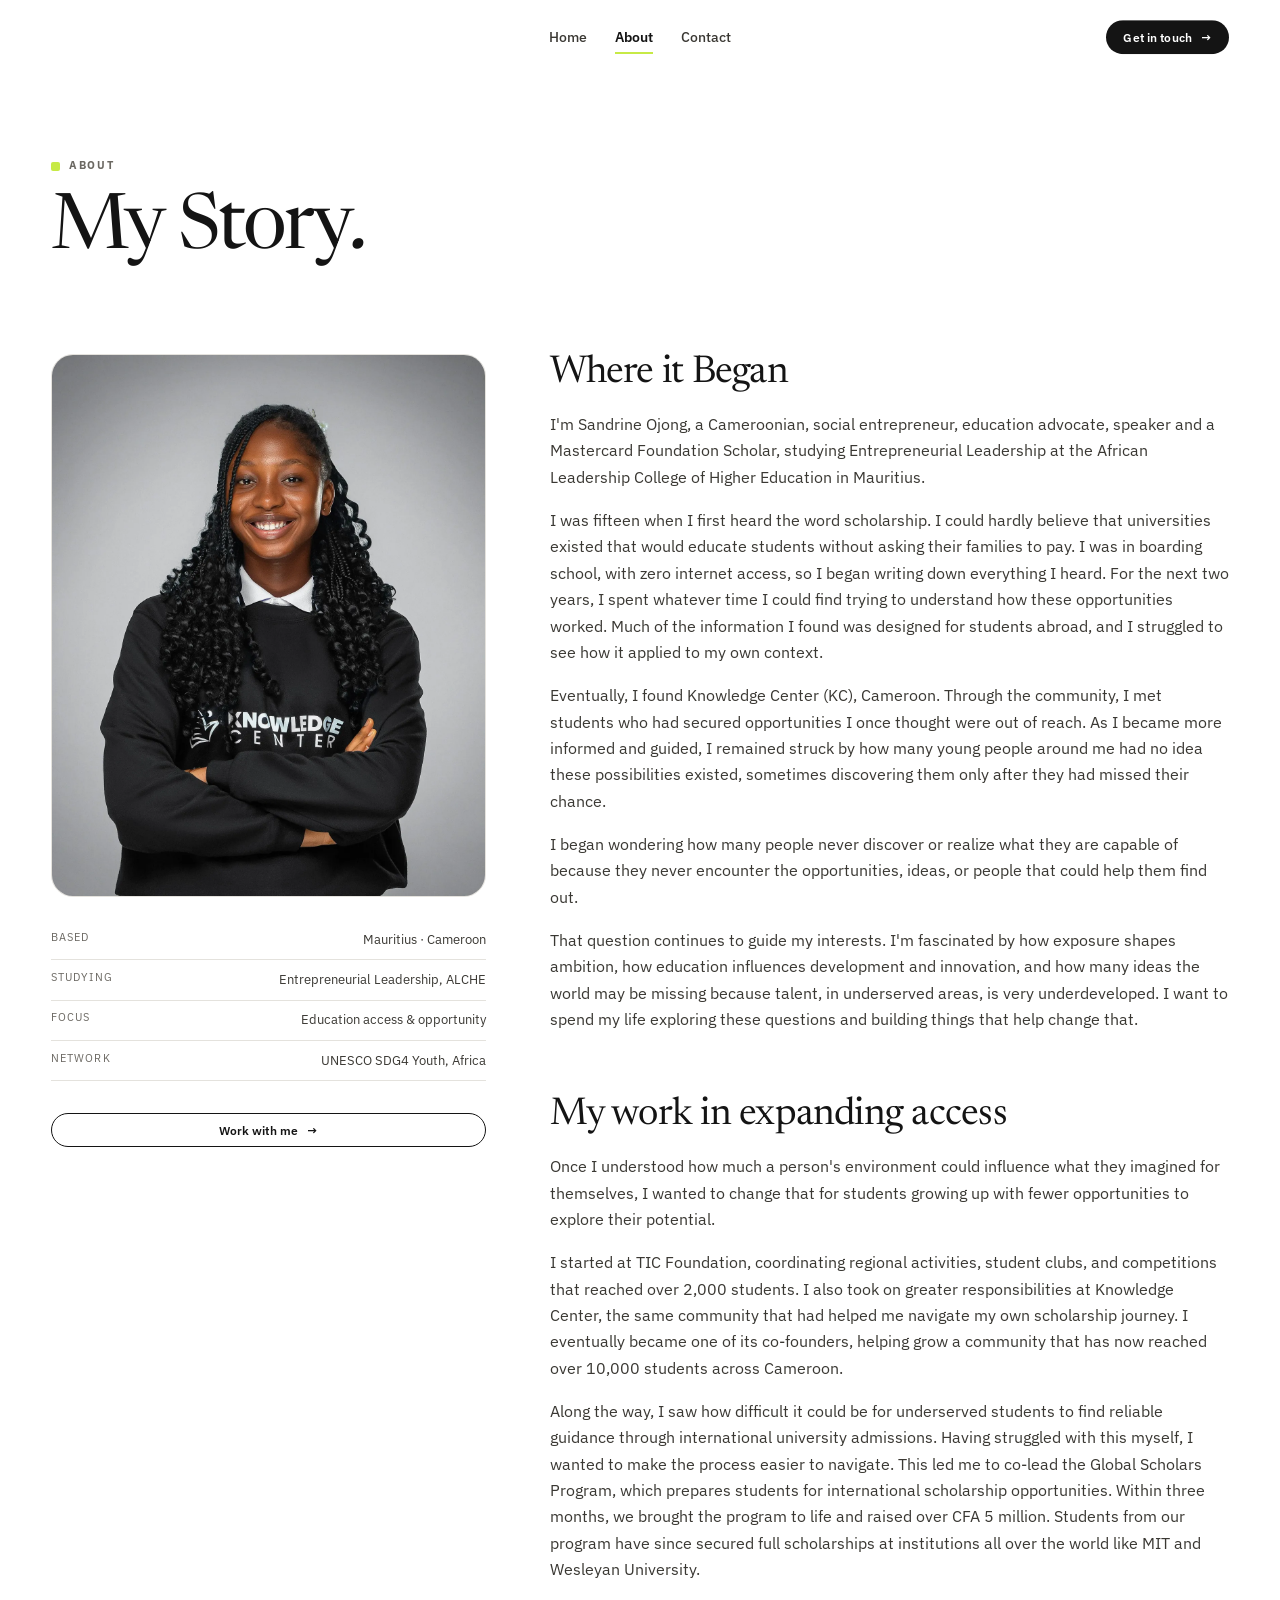
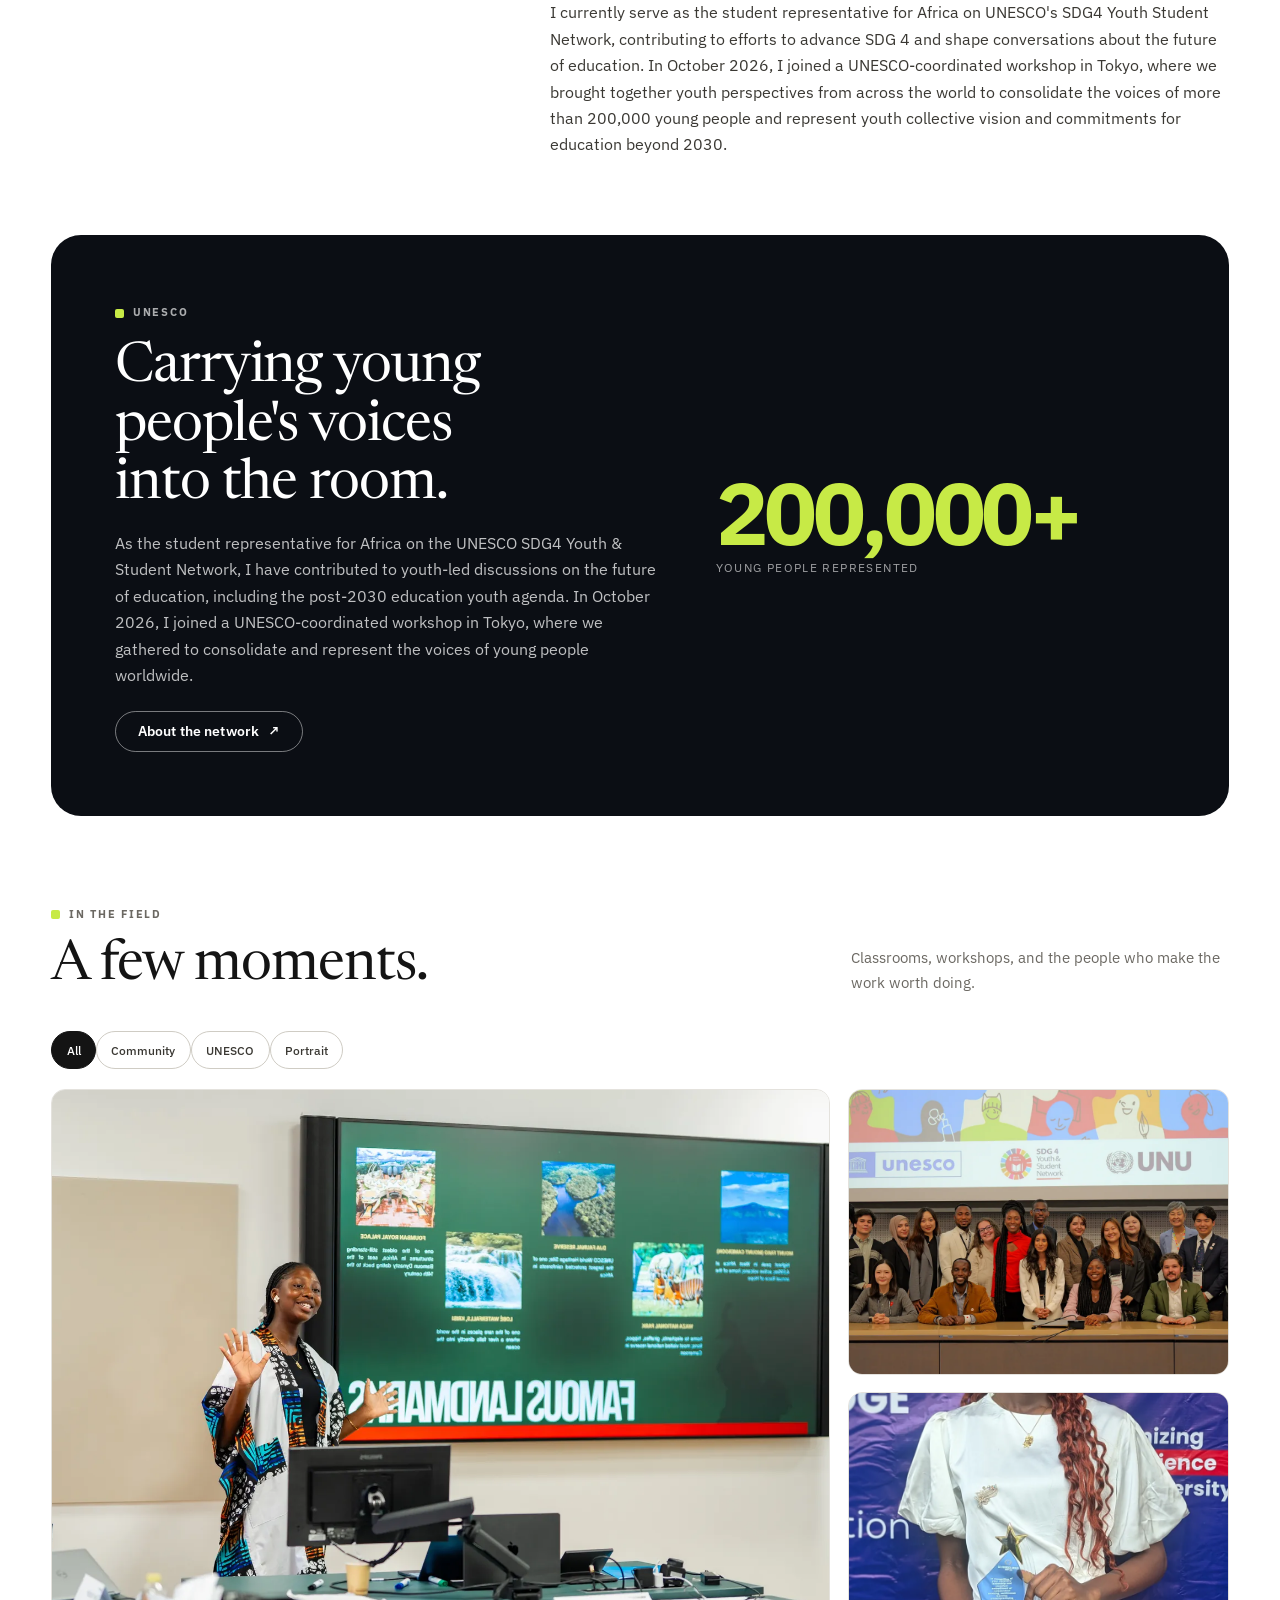
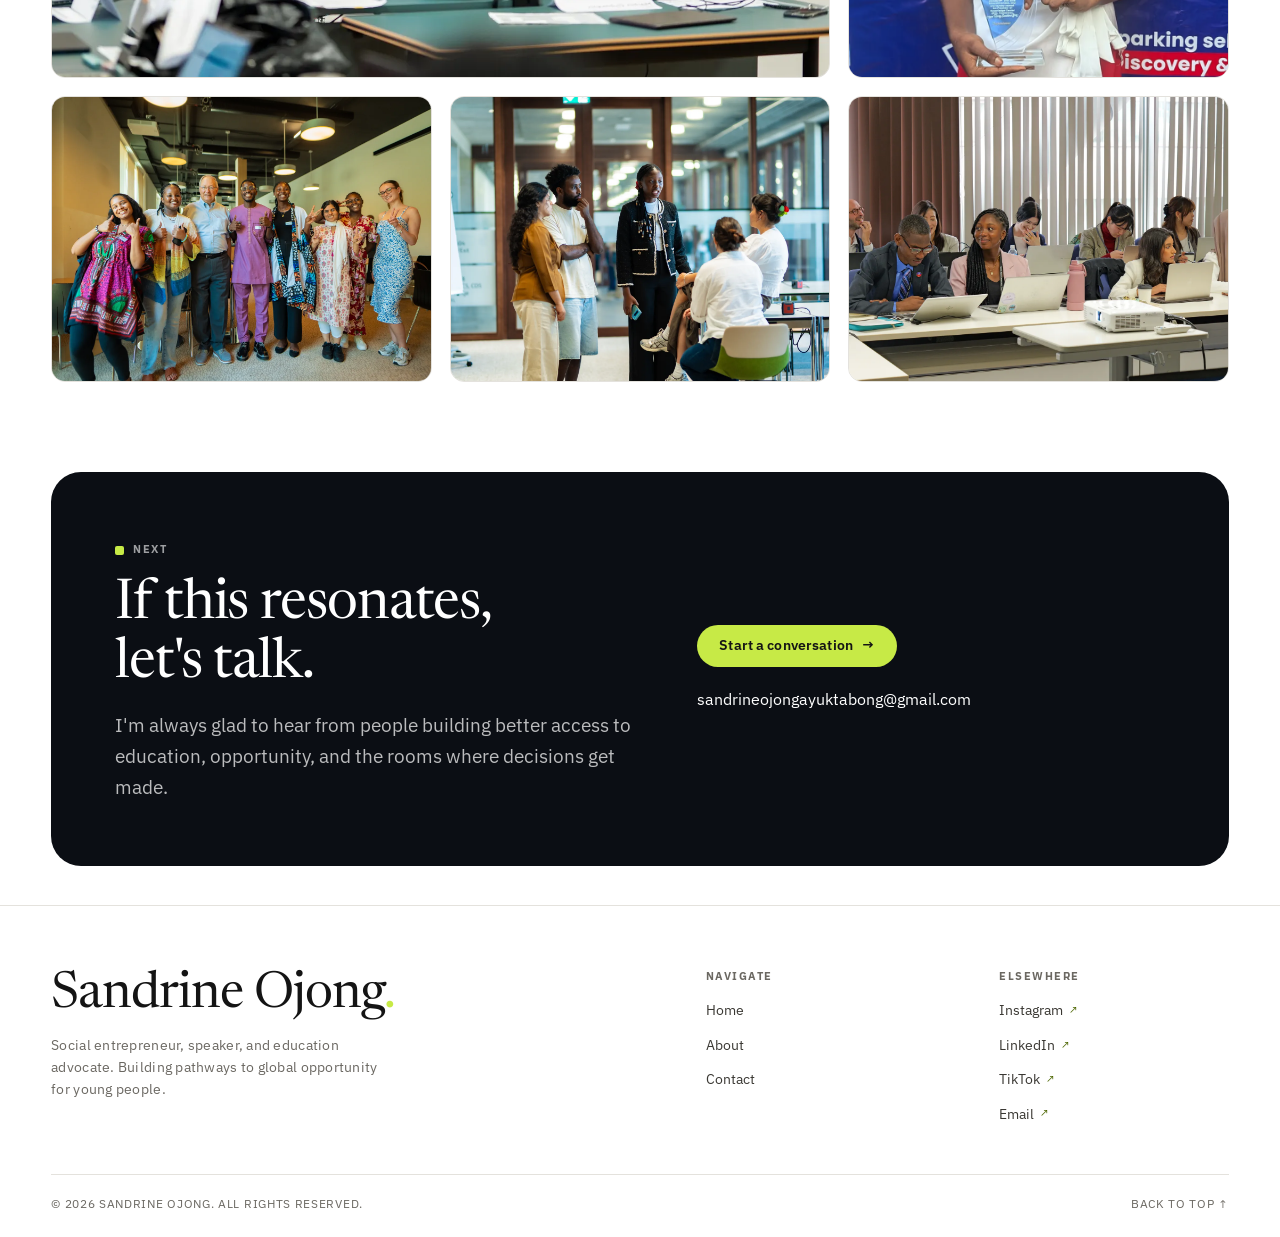
==== commit f73fa532: "content(about): rewrite story and work sections per new copy" ====
--- a/about.html
+++ b/about.html
@@ -79,28 +79,18 @@
           </aside>
 
           <div class="prose">
-            <p class="story-lead">I'm Sandrine Ojong, a Mastercard Foundation Scholar, social entrepreneur, and education advocate from Cameroon. I'm currently pursuing a degree in Entrepreneurial Leadership at the African Leadership College of Higher Education in Mauritius.</p>
-
-            <h2>Who I am</h2>
-            <p>I was fifteen when I first heard the word scholarship. I was in boarding school, with limited access to the internet, and I remember writing down everything I heard that day. For the next two years, I tried to make sense of the information I could find. Most of it was designed for students in the United States, and I struggled to understand how any of it applied to someone like me.</p>
-            <p>That experience introduced me to a world of possibilities I had never known existed. It also left me with a question that has stayed with me: how many talented young people are growing up unaware of what they could become, simply because they have never had the opportunity to see what is possible?</p>
-            <p>Over the years, this question has shaped my interests and the work I choose to pursue. I have become particularly interested in how access, exposure, and the environments we grow up in influence human potential. I think often about the relationship between education and innovation, and the ideas, discoveries, and solutions that might emerge when more people have the resources and experiences to develop their abilities.</p>
-            <p>I'm drawn to ambitious ideas, interesting people, and the process of building things that once existed only as possibilities. I enjoy learning across disciplines, studying the lives of people who have expanded the boundaries of human achievement, and exploring how entrepreneurship can help solve problems in our societies.</p>
-            <p>I am still figuring out the full extent of what I want to build and contribute. But I know I want to spend my life working on questions of human potential, opportunity, and the conditions that allow people to do extraordinary things.</p>
-
-            <blockquote class="pullquote">
-              How many talented young people are growing up unaware of what they could become, simply because they have never had the opportunity to see what is possible?
-              <cite>The question behind the work</cite>
-            </blockquote>
+            <h2>Where it Began</h2>
+            <p class="story-lead">I'm Sandrine Ojong, a Cameroonian, social entrepreneur, education advocate, speaker and a Mastercard Foundation Scholar, studying Entrepreneurial Leadership at the African Leadership College of Higher Education in Mauritius.</p>
+            <p>I was fifteen when I first heard the word scholarship. I could hardly believe that universities existed that would educate students without asking their families to pay. I was in boarding school, with zero internet access, so I began writing down everything I heard. For the next two years, I spent whatever time I could find trying to understand how these opportunities worked. Much of the information I found was designed for students abroad, and I struggled to see how it applied to my own context.</p>
+            <p>Eventually, I found Knowledge Center (KC), Cameroon. Through the community, I met students who had secured opportunities I once thought were out of reach. As I became more informed and guided, I remained struck by how many young people around me had no idea these possibilities existed, sometimes discovering them only after they had missed their chance.</p>
+            <p>I began wondering how many people never discover or realize what they are capable of because they never encounter the opportunities, ideas, or people that could help them find out.</p>
+            <p>That question continues to guide my interests. I'm fascinated by how exposure shapes ambition, how education influences development and innovation, and how many ideas the world may be missing because talent, in underserved areas, is very underdeveloped. I want to spend my life exploring these questions and building things that help change that.</p>
 
             <h2 id="work">My work in expanding access</h2>
-            <p>My interest in expanding access has taken shape through years of working with students, building initiatives, and exploring how institutions can better support young people.</p>
-            <p>I began by working with community organisations that created opportunities for young people to develop their skills and discover their abilities. At TIC Foundation, I coordinated regional activities, student clubs, and competitions that reached more than 2,000 students. These experiences introduced me to the work involved in creating spaces where young people could learn, experiment, and take on new challenges.</p>
-            <p>My journey with Knowledge Center (KC) began as a student looking for guidance. I eventually became one of its co-founders, helping grow a community that has reached more than 10,000 students across Cameroon. Through its activities, we have connected students to educational opportunities, learning resources, mentorship, and practical guidance.</p>
-            <p>One of the questions that stayed with me was what happens when a student has the ambition to pursue an international education but lacks the information, preparation, or support to navigate the process. That question led me to contributing to the Global Scholars Program, an initiative designed to help high-potential students prepare for international scholarship opportunities. I co-led the development of its first program, worked directly with families and students, and helped raise over CFA 5 million to support its implementation. The program has since supported students who went on to secure full scholarships at institutions including MIT and Wesleyan University.</p>
-            <p>My work has also brought me into conversations about education at an international level. As the student representative for Africa on the UNESCO SDG4 Youth &amp; Student Network, I have contributed to youth-led discussions on the future of education, including the development of the post-2030 education youth agenda. In October 2026, I joined a UNESCO-coordinated workshop in Tokyo, where we gathered to consolidate and represent the voices of over 200,000 youth worldwide and present their vision and commitments to education.</p>
-            <p>Across these experiences, I have become more interested in the systems that determine who gets access to knowledge, resources, and opportunities to develop their abilities. More so in the role of entrepreneurship and technology in making these systems more accessible, effective, and responsive to the needs of young people.</p>
-            <p>This continues to guide what I build and the questions I pursue.</p>
+            <p>Once I understood how much a person's environment could influence what they imagined for themselves, I wanted to change that for students growing up with fewer opportunities to explore their potential.</p>
+            <p>I started at TIC Foundation, coordinating regional activities, student clubs, and competitions that reached over 2,000 students. I also took on greater responsibilities at Knowledge Center, the same community that had helped me navigate my own scholarship journey. I eventually became one of its co-founders, helping grow a community that has now reached over 10,000 students across Cameroon.</p>
+            <p>Along the way, I saw how difficult it could be for underserved students to find reliable guidance through international university admissions. Having struggled with this myself, I wanted to make the process easier to navigate. This led me to co-lead the Global Scholars Program, which prepares students for international scholarship opportunities. Within three months, we brought the program to life and raised over CFA 5 million. Students from our program have since secured full scholarships at institutions all over the world like MIT and Wesleyan University.</p>
+            <p>I currently serve as the student representative for Africa on UNESCO's SDG4 Youth Student Network, contributing to efforts to advance SDG 4 and shape conversations about the future of education. In October 2026, I joined a UNESCO-coordinated workshop in Tokyo, where we brought together youth perspectives from across the world to consolidate the voices of more than 200,000 young people and represent youth collective vision and commitments for education beyond 2030.</p>
           </div>
         </div>
       </div>
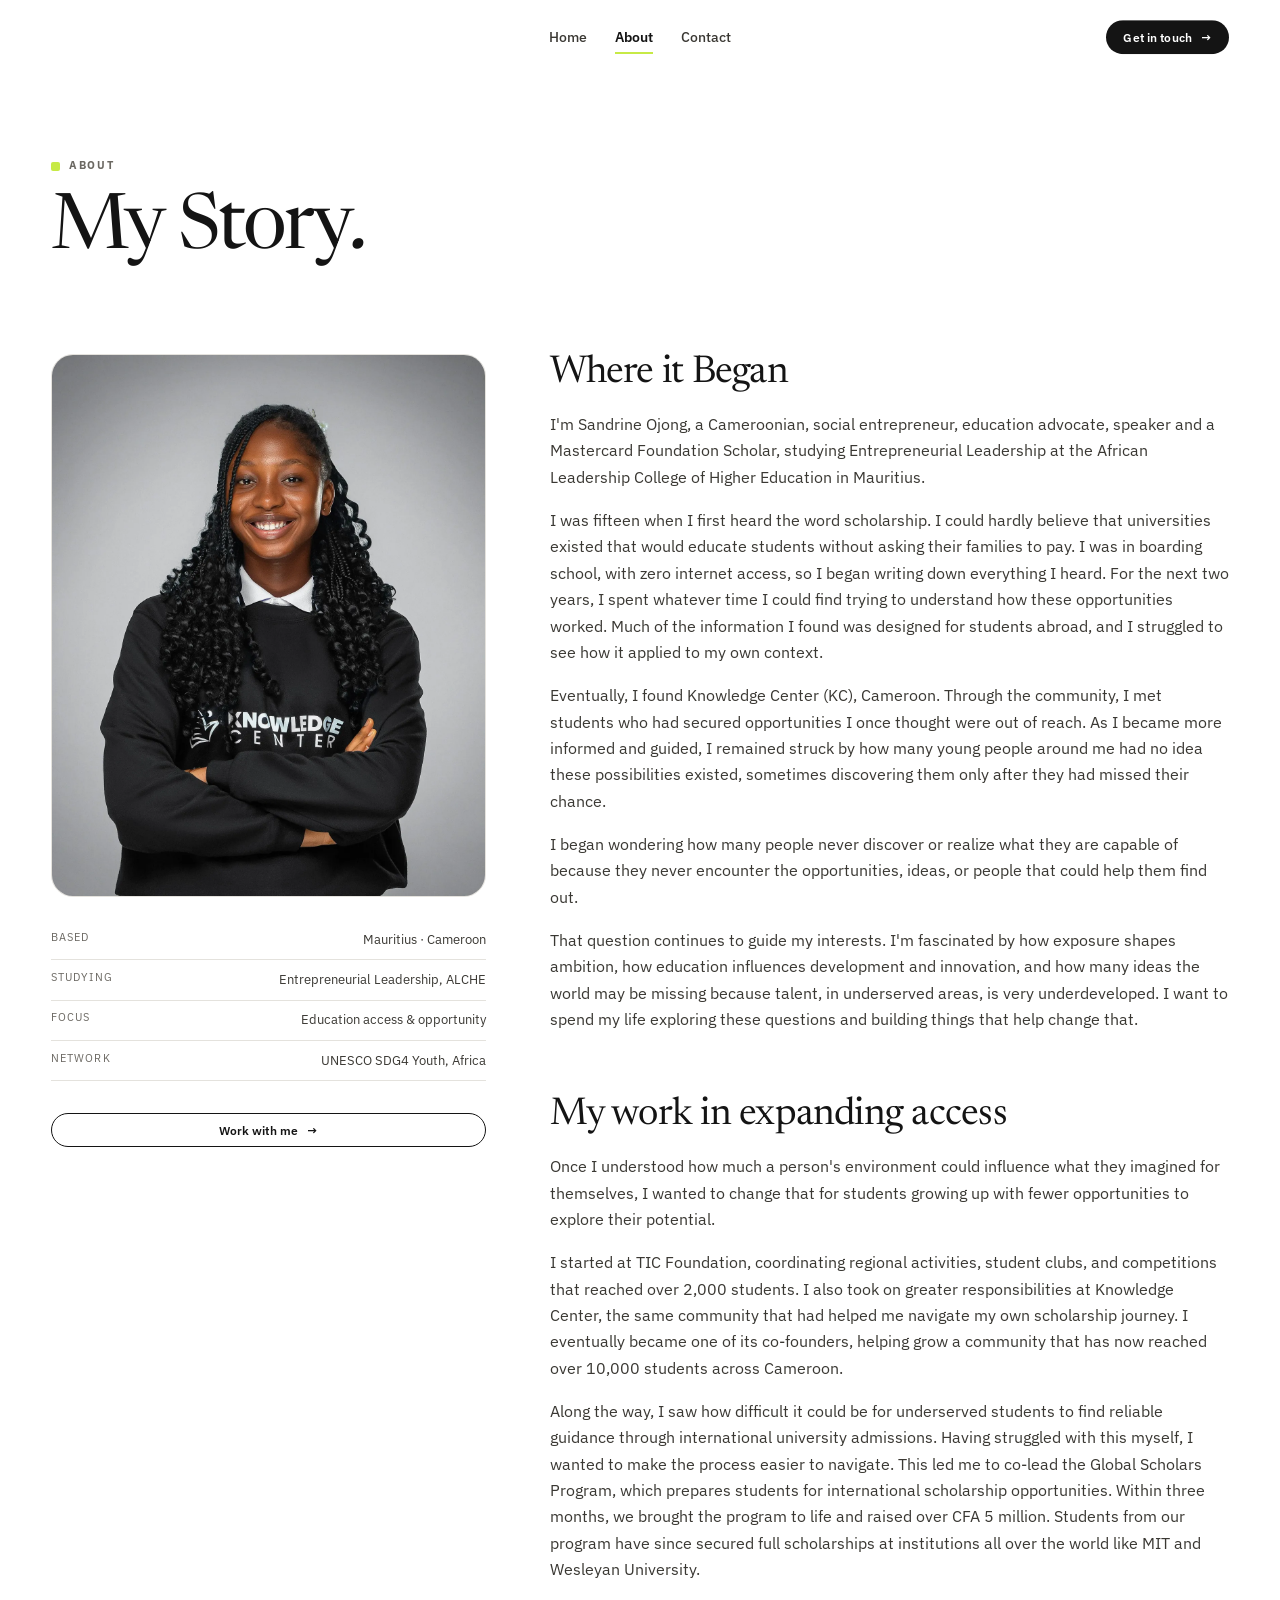
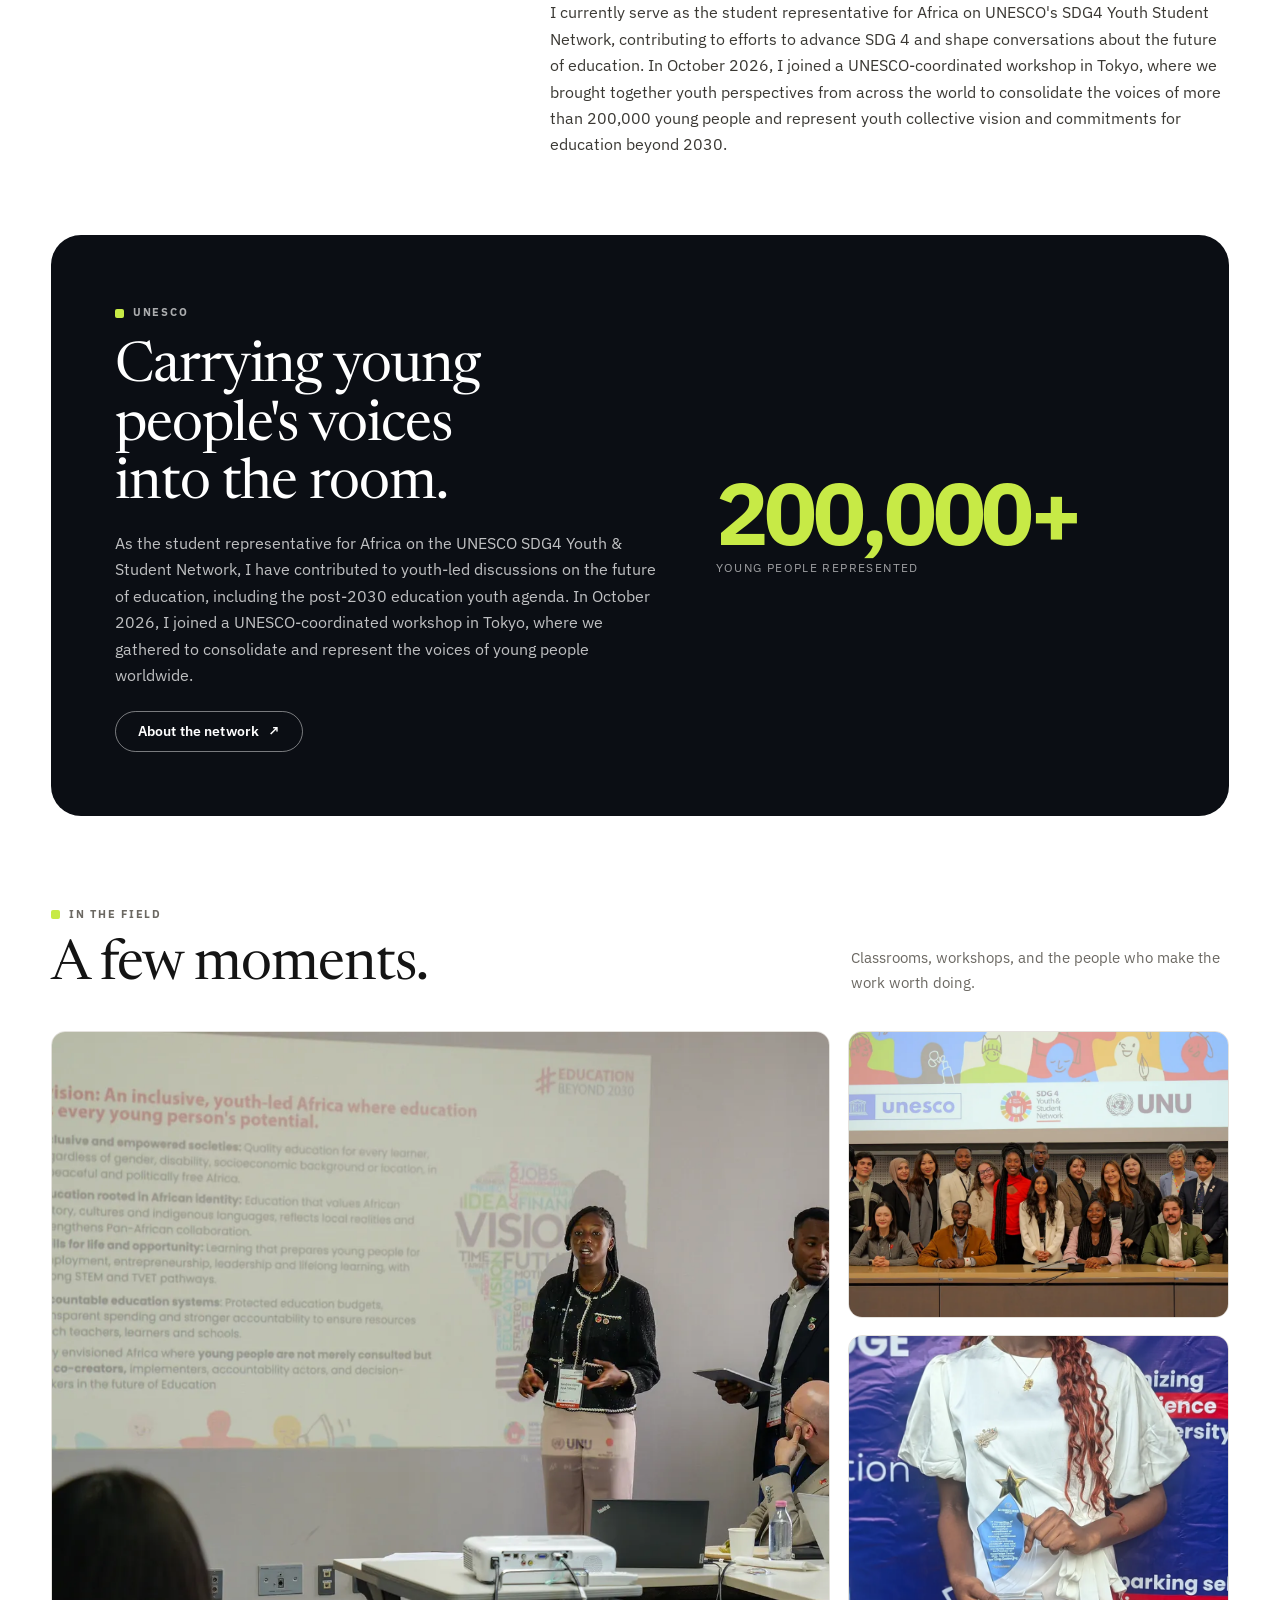
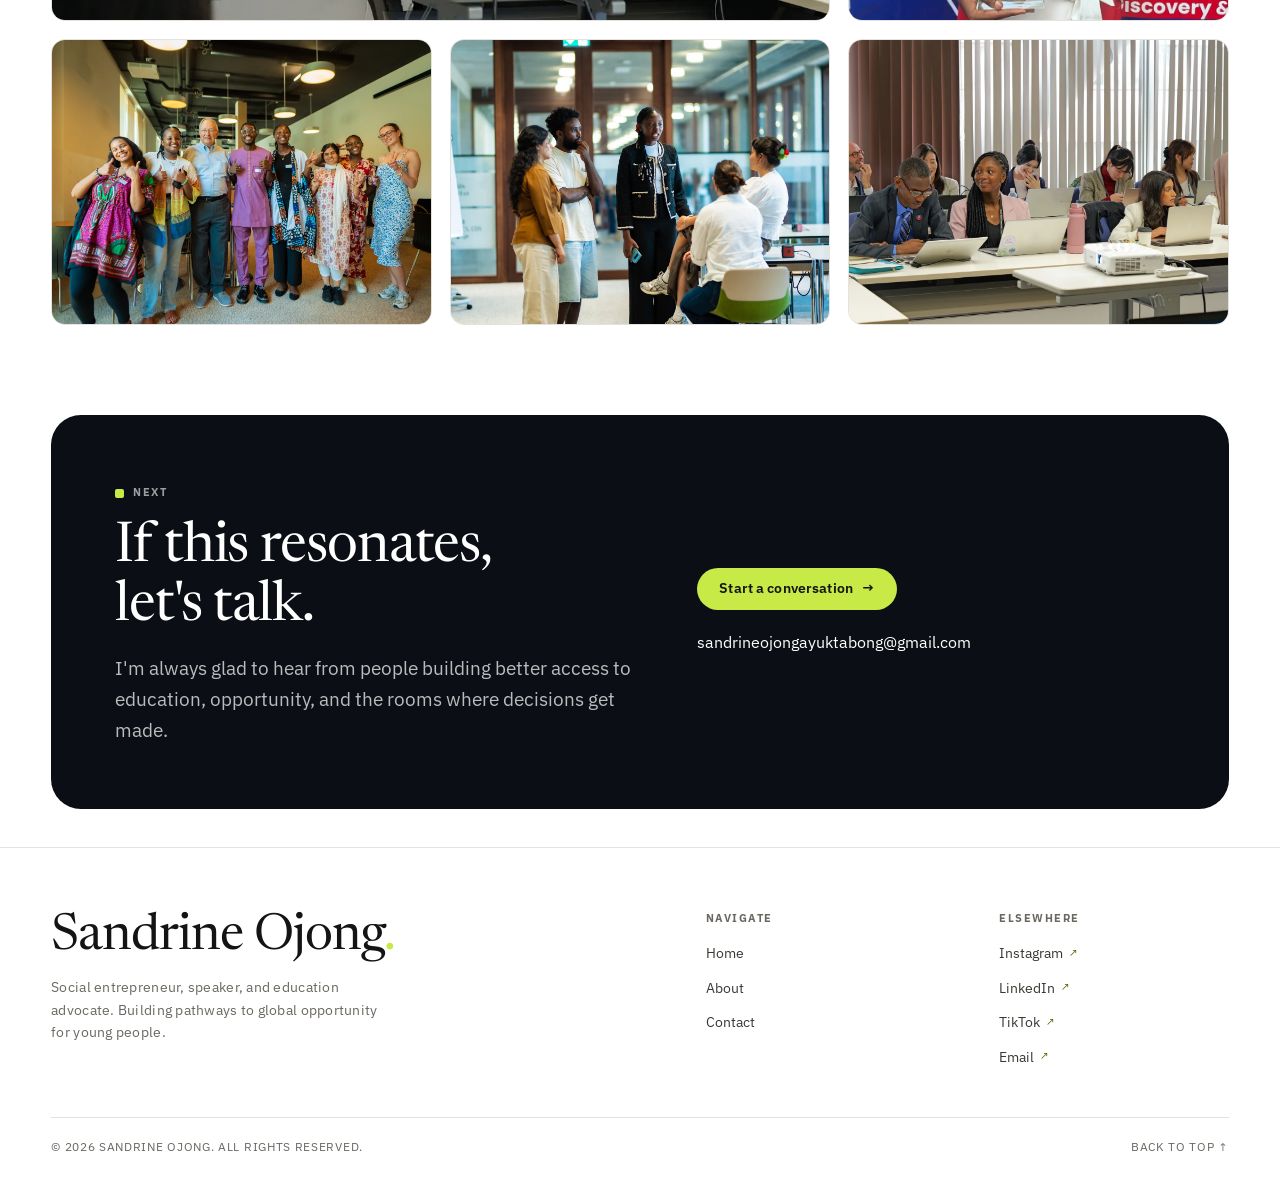
==== commit 156464ea: "content(about): replace gallery hero image; restore homepage hero image" ====
--- a/about.html
+++ b/about.html
@@ -126,15 +126,9 @@
           </div>
           <p class="section-head__aside">Classrooms, workshops, and the people who make the work worth doing.</p>
         </div>
-        <div class="filters" data-filters role="group" aria-label="Filter photos">
-          <button class="filter" type="button" data-filter="all" aria-pressed="true">All</button>
-          <button class="filter" type="button" data-filter="community" aria-pressed="false">Community</button>
-          <button class="filter" type="button" data-filter="unesco" aria-pressed="false">UNESCO</button>
-          <button class="filter" type="button" data-filter="portrait" aria-pressed="false">Portrait</button>
-        </div>
-        <div class="gallery" data-gallery style="margin-top: 1.2rem;">
-          <figure class="gallery__item gallery__item--feature" data-gallery-item data-cat="community" data-cat-label="Community · Cameroon" data-title="On the ground" data-full="assets/images/about/dsc04795.webp" tabindex="0" role="button" aria-label="Open image: On the ground">
-            <img src="assets/images/about/dsc04795.webp" alt="Sandrine on the ground with a community" loading="lazy">
+        <div class="gallery" data-gallery style="margin-top: 1.6rem;">
+          <figure class="gallery__item gallery__item--feature" data-gallery-item data-cat="community" data-cat-label="Community · Cameroon" data-title="On the ground" data-full="assets/images/about/day1-presentation.webp" tabindex="0" role="button" aria-label="Open image: On the ground">
+            <img src="assets/images/about/day1-presentation.webp" alt="Sandrine on the ground with a community" loading="lazy">
             <figcaption class="gallery__caption"><strong>On the ground</strong><span>Community · Cameroon</span></figcaption>
           </figure>
           <figure class="gallery__item" data-gallery-item data-cat="unesco" data-cat-label="UNESCO · Tokyo" data-title="UNESCO workshop, Tokyo" data-full="assets/images/about/unesco-workshop-group-participants.webp" tabindex="0" role="button" aria-label="Open image: UNESCO workshop, Tokyo">
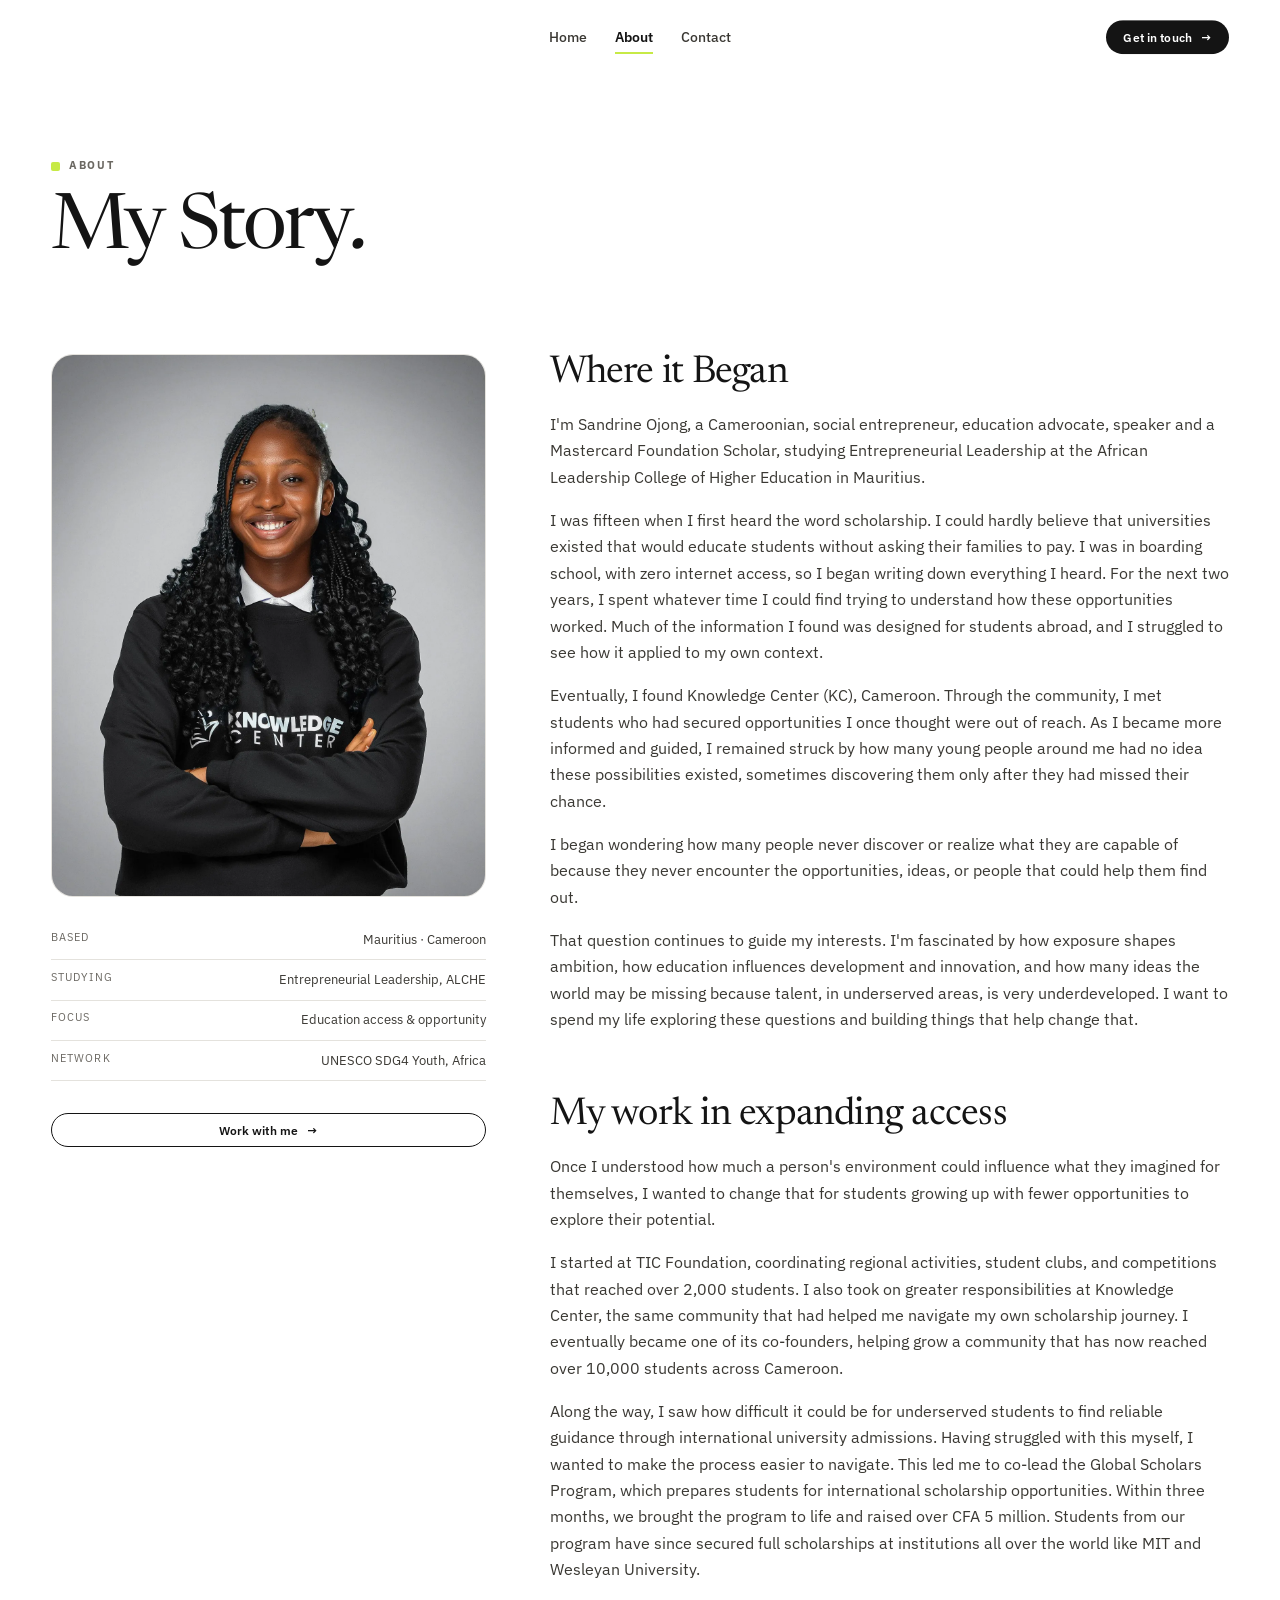
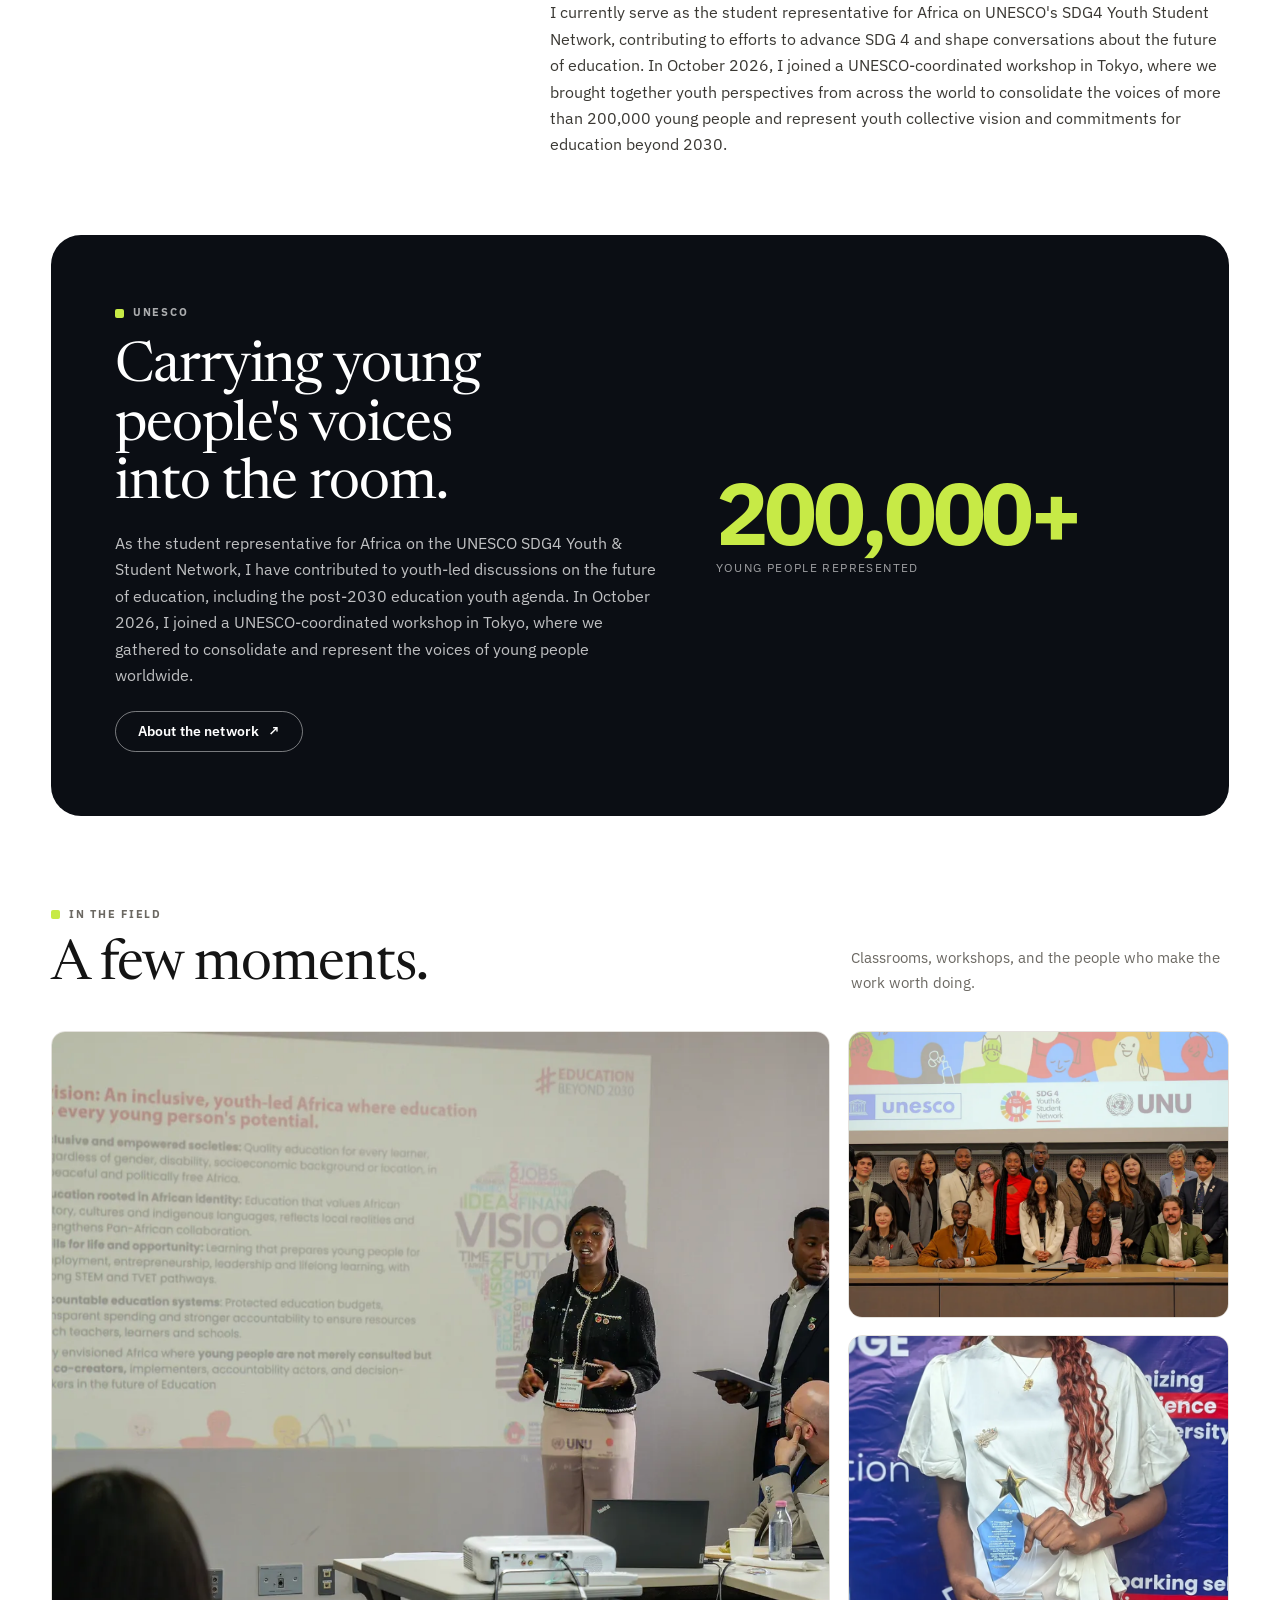
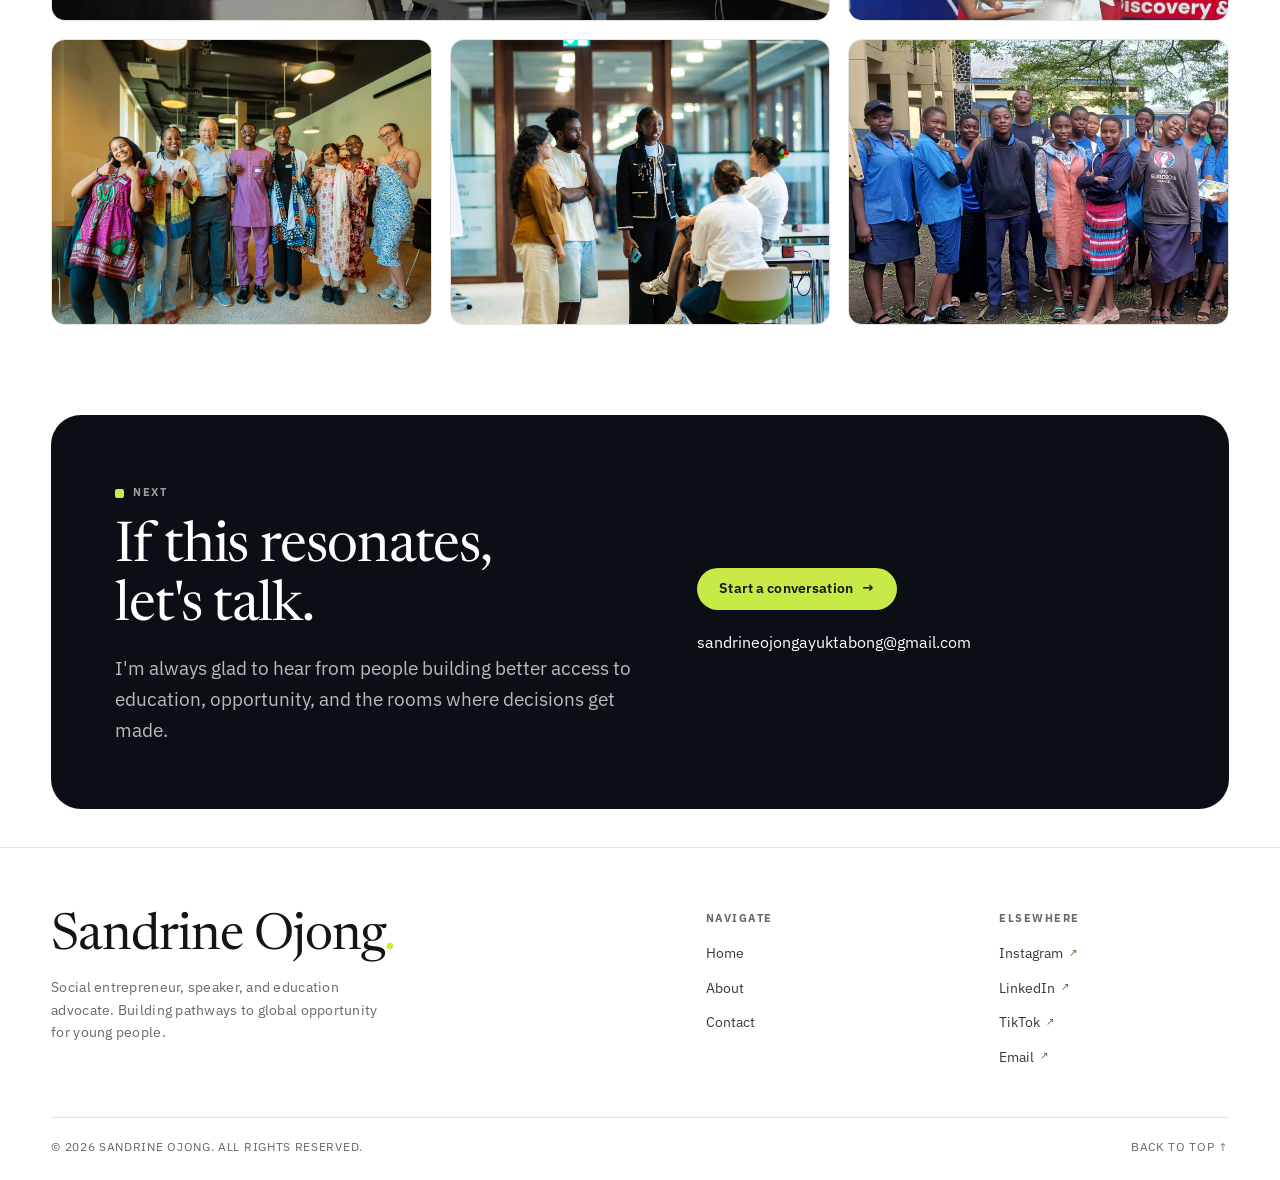
==== commit 2977a61d: "content(about): replace gallery image with school tech club photo" ====
--- a/about.html
+++ b/about.html
@@ -128,7 +128,7 @@
         </div>
         <div class="gallery" data-gallery style="margin-top: 1.6rem;">
           <figure class="gallery__item gallery__item--feature" data-gallery-item data-cat="community" data-cat-label="Community · Cameroon" data-title="On the ground" data-full="assets/images/about/day1-presentation.webp" tabindex="0" role="button" aria-label="Open image: On the ground">
-            <img src="assets/images/about/day1-presentation.webp" alt="Sandrine on the ground with a community" loading="lazy">
+            <img src="assets/images/about/day1-presentation.webp" alt="Sandrine presenting at a community session" loading="lazy">
             <figcaption class="gallery__caption"><strong>On the ground</strong><span>Community · Cameroon</span></figcaption>
           </figure>
           <figure class="gallery__item" data-gallery-item data-cat="unesco" data-cat-label="UNESCO · Tokyo" data-title="UNESCO workshop, Tokyo" data-full="assets/images/about/unesco-workshop-group-participants.webp" tabindex="0" role="button" aria-label="Open image: UNESCO workshop, Tokyo">
@@ -147,9 +147,9 @@
             <img src="assets/images/about/dsc06026.webp" alt="Sandrine in the field" loading="lazy">
             <figcaption class="gallery__caption"><strong>A moment in the field</strong><span>Community · Cameroon</span></figcaption>
           </figure>
-          <figure class="gallery__item" data-gallery-item data-cat="unesco" data-cat-label="UNESCO · Tokyo" data-title="Working sessions" data-full="assets/images/about/unesco-workshop-day-2---10.webp" tabindex="0" role="button" aria-label="Open image: Working sessions">
-            <img src="assets/images/about/unesco-workshop-day-2---10.webp" alt="Working sessions at the UNESCO workshop" loading="lazy">
-            <figcaption class="gallery__caption"><strong>Working sessions</strong><span>UNESCO · Tokyo</span></figcaption>
+          <figure class="gallery__item" data-gallery-item data-cat="community" data-cat-label="Community · Cameroon" data-title="School tech club" data-full="assets/images/about/tech-club.webp" tabindex="0" role="button" aria-label="Open image: School tech club">
+            <img src="assets/images/about/tech-club.webp" alt="Sandrine at a school tech club she created" loading="lazy">
+            <figcaption class="gallery__caption"><strong>School tech club</strong><span>Community · Cameroon</span></figcaption>
           </figure>
         </div>
       </div>
--- a/assets/css/styles.css
+++ b/assets/css/styles.css
@@ -1048,7 +1048,7 @@
   .site-header__actions .btn { display: none; }
   .hero__panel { align-items: flex-end; }
   .hero__content { max-width: none; }
-  .hero__media img { object-position: 22% center; }
+  .hero__media img { object-position: 28% center; }
   .hero__scrim {
     background:
       linear-gradient(0deg, rgba(11, 14, 20, 0.95) 0%, rgba(11, 14, 20, 0.6) 45%, rgba(11, 14, 20, 0.1) 75%, rgba(11, 14, 20, 0) 100%),
@@ -1078,7 +1078,7 @@
 @media (max-width: 760px) {
   :root { --header-h: 64px; }
   .hero__panel { min-height: calc(100vh - var(--header-h)); max-height: 860px; align-items: flex-end; }
-  .hero__media img { object-position: 22% center; }
+  .hero__media img { object-position: 28% center; }
   .hero__scrim {
     background:
       linear-gradient(0deg, rgba(11, 14, 20, 0.95) 0%, rgba(11, 14, 20, 0.6) 45%, rgba(11, 14, 20, 0.1) 75%, rgba(11, 14, 20, 0) 100%),
